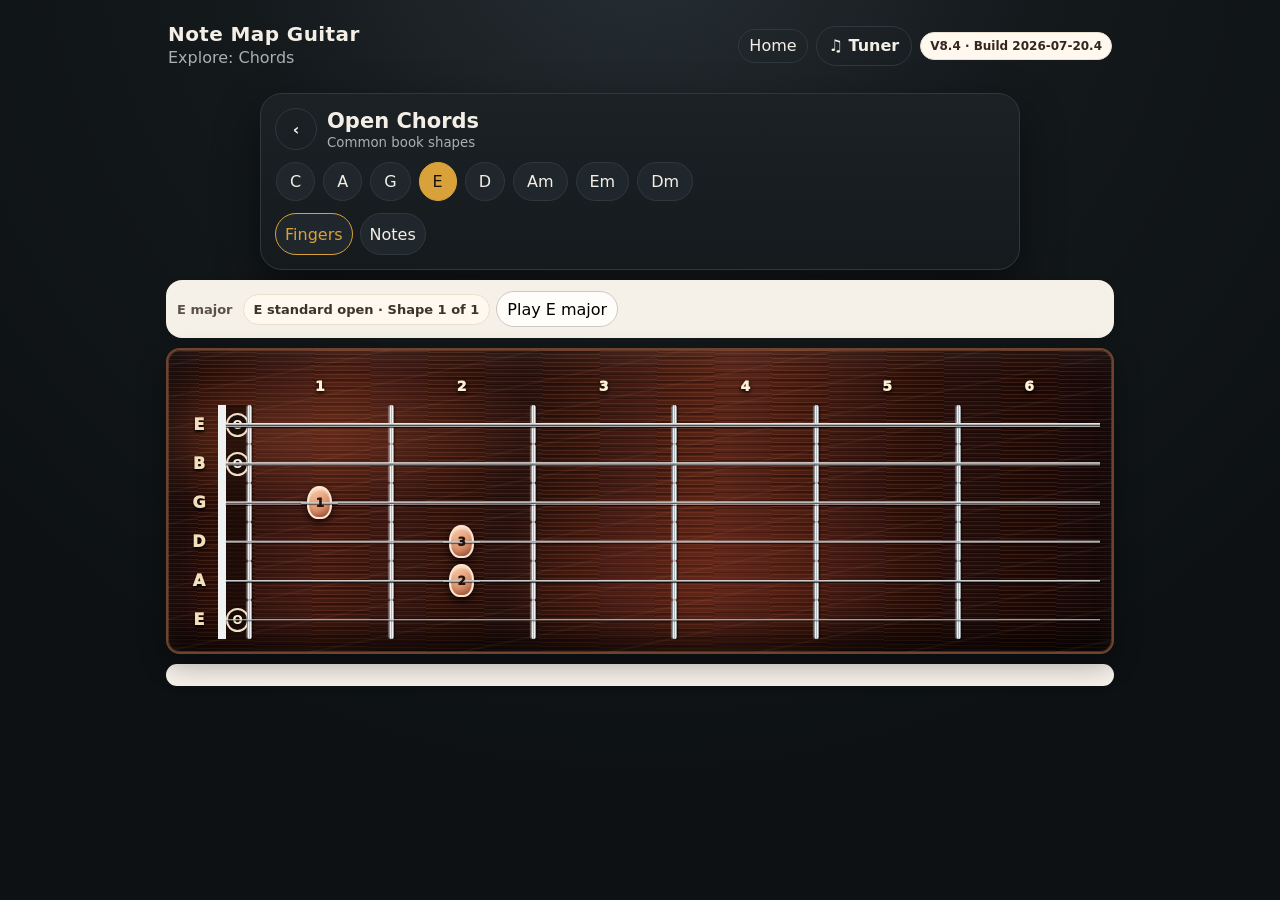
==== test.html @ a2b728a2 "Add files via upload" ====
<!doctype html>
<html lang="en">
<head>
<meta charset="utf-8" />
<meta name="viewport" content="width=device-width,initial-scale=1,viewport-fit=cover" />
<meta name="theme-color" content="#17120f" />
<meta name="apple-mobile-web-app-capable" content="yes" />
<meta name="apple-mobile-web-app-title" content="Note Map" />
<link rel="manifest" href="manifest.webmanifest" />
<title>Note Map Guitar V8.4</title>
<style>
*{box-sizing:border-box}
body{margin:0;background:#f6f3ee;color:#221f1c;font-family:system-ui,-apple-system,BlinkMacSystemFont,"Segoe UI",sans-serif;-webkit-text-size-adjust:100%}
.app{max-width:1220px;margin:auto;padding:max(14px,env(safe-area-inset-top)) 10px 24px}
header{display:flex;justify-content:space-between;gap:12px;margin-bottom:10px}
h1{font-size:28px;line-height:1.05;margin:0}
header p{margin:4px 0 0;color:#6d6258}
header b{background:#34251d;color:#fff8ef;border-radius:12px;padding:8px 10px;height:max-content}
.hint{display:none;background:#fff8df;border:1px solid #eadfce;color:#5b4730;padding:10px 12px;border-radius:12px;margin-bottom:10px;font-size:14px;font-weight:800}
.card{background:#fff;padding:11px;border-radius:12px;box-shadow:0 2px 12px #0000000f;margin-bottom:10px}
.mode{max-width:360px}
.controls{display:grid;grid-template-columns:repeat(4,minmax(135px,1fr));gap:9px}
.coach{display:grid;grid-template-columns:1.1fr 1fr;gap:10px;align-items:stretch}
.coach-panel{background:#fff8ef;border:1px solid #eadfce;border-radius:12px;padding:12px}
.coach-panel{grid-column:1/-1}
.coach-panel h2{font-size:21px;margin:0 0 5px}
.coach-panel p{margin:0;color:#554a41}
.coach-form{display:grid;grid-template-columns:1fr 1fr 1fr 1fr;gap:9px;margin-top:10px}
.practice-card{background:#fff;border:1px solid #eadfce;border-radius:12px;padding:12px}
.practice-card h3{font-size:18px;margin:0 0 5px}
.practice-card p{margin:0 0 9px;color:#4d453e}
.practice-steps{margin:0;padding-left:20px;color:#302a25}
.practice-steps li{margin:4px 0}
.practice-actions{display:flex;gap:8px;flex-wrap:wrap;margin-top:10px}
.pill{display:inline-flex;align-items:center;background:#34251d;color:#fff8ef;border-radius:999px;padding:5px 9px;font-size:12px;font-weight:900;margin-bottom:7px}
.hidden{display:none!important}
label{display:flex;flex-direction:column;gap:6px;font-weight:800;font-size:13px}
select,button{font-size:16px;padding:9px;border:1px solid #cfc7bf;border-radius:10px;background:#fffdfa;min-height:42px}
button{font-weight:900;cursor:pointer}
.buttons{display:flex;gap:8px;align-items:end}
.note-card{background:#fff8ef;border:1px solid #eadfce;border-radius:10px;padding:10px}
.note-card p{margin:4px 0 0;color:#5b5148}
.summary h2{font-size:19px;margin:0 0 4px}
.summary p,.explain p,.install p{margin:0;color:#4d453e}
.prog-line{display:flex;flex-wrap:wrap;gap:8px;margin-top:9px}
.prog-line button{border-radius:999px;min-height:36px;padding:7px 13px;background:#fffdfa}
.prog-line button.active{background:#34251d;color:#fff8ef;border-color:#34251d}
.phrase{display:flex;flex-wrap:wrap;gap:6px;margin-top:9px}
.phrase span{border:1px solid #d7ccc0;background:#fffdfa;border-radius:999px;padding:6px 10px;font-weight:900;transition:transform .18s ease,background .18s ease,color .18s ease}
.phrase .pause{background:#efe6dc;color:#65594f}
.phrase span.active{background:#34251d;color:#fff8ef;transform:translateY(-2px)}
.audio-card{display:flex;align-items:center;gap:8px;flex-wrap:nowrap;overflow-x:auto;-webkit-overflow-scrolling:touch}
.audio-card button{min-height:38px;padding:7px 12px;white-space:nowrap}
.audio-card span{font-size:13px;color:#5b5148;font-weight:800}
.action-title{font-weight:900;color:#221f1c;font-size:18px;margin-right:4px;white-space:nowrap}
.focus-meta{background:#fff8ef;border:1px solid #eadfce;border-radius:999px;padding:7px 10px;color:#3d332b!important}
.inline-select{flex-direction:row;align-items:center;background:#fff8ef;border:1px solid #eadfce;border-radius:999px;padding:5px 7px 5px 10px;gap:8px}
.inline-select select{min-height:34px;padding:5px 8px}
.details-toggle{margin-left:auto}
.neck{overflow-x:auto;background:#34251d;padding:10px;border-radius:14px;box-shadow:inset 0 0 0 1px #ffffff14;margin-bottom:10px;-webkit-overflow-scrolling:touch}
.book-wrap{min-width:360px;background:#fffdfa;border-radius:12px;padding:10px;display:flex;justify-content:center}
.book-chart{width:min(420px,92vw);height:auto;display:block}
.early-chord-stack{display:grid;grid-template-columns:minmax(520px,1.5fr) minmax(280px,.75fr);gap:10px;align-items:start}.early-chord-stack .neck{margin-bottom:0}.early-chord-stack .book-wrap{min-width:280px;height:100%}@media(max-width:760px){.early-chord-stack{grid-template-columns:1fr}.early-chord-stack .book-wrap{min-width:260px}.audio-card{gap:6px}.focus-meta{display:none!important}}

.book-grid{stroke:#2d2925;stroke-width:4;stroke-linecap:round}
.book-nut{stroke:#2d2925;stroke-width:9;stroke-linecap:round}
.book-barre{fill:#5a99e6;opacity:.85}
.book-dot{fill:#5a99e6;stroke:#3979c4;stroke-width:3}
.book-label{fill:#fff;font-size:26px;font-weight:900;text-anchor:middle;dominant-baseline:middle}
.book-top{fill:#221f1c;font-size:30px;font-weight:900;text-anchor:middle}
.book-fret-label{fill:#221f1c;font-size:24px;font-weight:900;text-anchor:end}
.tonnetz{min-width:680px;background:#2b1f18;border-radius:12px;padding:10px;color:#fff8ef}
.tonnetz svg{width:100%;height:360px;display:block}
.tonnetz-line{stroke:#ffffff35;stroke-width:2}
.tonnetz-note{fill:#5b463b;stroke:#ffffff66;stroke-width:2}
.tonnetz-note.in-key{fill:#a6e6a2;stroke:#f1fff7}
.tonnetz-note.root{fill:#ffdd68;stroke:#fff8cb}
.tonnetz-note.chord{fill:#82c7ff;stroke:#e5f5ff}
.tonnetz-triangle.major{fill:#82c7ff33;stroke:#82c7ff;stroke-width:2}
.tonnetz-triangle.minor{fill:#c5a6ff33;stroke:#b999ff;stroke-width:2}
.tonnetz-chord-label{font-size:13px;font-weight:900;text-anchor:middle;dominant-baseline:middle;fill:#fff8ef;paint-order:stroke;stroke:#2b1f18;stroke-width:4}
.tonnetz-label{font-size:14px;font-weight:900;text-anchor:middle;dominant-baseline:middle;fill:#221f1c}
.tonnetz-label.out{fill:#dacdc2}
.tonnetz-caption{display:grid;grid-template-columns:repeat(3,minmax(160px,1fr));gap:8px;margin-top:8px}
.tonnetz-caption div{background:#fff8ef;color:#302a25;border-radius:8px;padding:8px;font-size:13px;font-weight:800}
.fretboard{min-width:520px}
.fretboard.all{min-width:930px}
.row{display:grid;grid-template-columns:38px 31px repeat(var(--frets),minmax(47px,1fr));align-items:center}
.row.no-nut{grid-template-columns:38px repeat(var(--frets),minmax(47px,1fr))}
.cell,.string,.fret,.nuthead{min-height:39px;display:flex;align-items:center;justify-content:center}
.fret{color:#e8ded5;font-size:12px;font-weight:800}
.nuthead{color:#e8ded5;font-size:10px;font-weight:900;text-transform:uppercase}
.string{color:#f8efe7;font-weight:900}
.cell{border-left:2px solid #ffffff3b;border-bottom:2px solid #ffffff2e}
.nutcell{border-left:5px solid #f5eadf;background:#2b1f18}
.row:last-child .cell{border-bottom:none}
.dot{width:30px;height:28px;border-radius:999px;display:flex;align-items:center;justify-content:center;font-weight:900;font-size:12px;border:2px solid #fffc}
.dot.playing{animation:pulseNote .42s ease-in-out 2;box-shadow:0 0 0 7px #fff4}
@keyframes pulseNote{50%{transform:scale(1.22)}}
.open-note{width:24px;min-width:24px;height:24px;border-radius:7px;display:flex;align-items:center;justify-content:center;font-weight:900;font-size:10px;border:1px solid #ffffff66}
.openmark,.mutemark{width:24px;height:24px;border-radius:999px;display:flex;align-items:center;justify-content:center;font-weight:900;font-size:12px;border:2px solid #f5eadf}
.openmark{background:transparent;color:#f5eadf}
.mutemark{background:#1f1712;color:#9b897d;border-color:#9b897d}
.root{background:#ffdd68;color:#221f1c}
.chord{background:#82c7ff;color:#09263e}
.scale{background:#a6e6a2;color:#173817}
.pattern{background:#13e87c;color:#042411;box-shadow:0 0 0 5px #13e87c66;border-color:#f1fff7}
.fingering{background:#f7a6ff;color:#321536}
.outside{background:#5b463b;color:#dacdc2;border-color:#ffffff47;opacity:.72}
.ghost{opacity:.11!important;filter:grayscale(1) saturate(.08);background:#625953!important;color:#b7aaa0!important;border-color:#ffffff1e!important;box-shadow:none!important}
.muted{background:#1f1712;color:#9b897d;border-color:#ffffff1f}
.explain h2{margin:0 0 6px;font-size:18px}
.bottom-legend{position:sticky;bottom:0;z-index:5;border:1px solid #eadfce;background:#fffdf8ee;backdrop-filter:blur(8px)}
.legend{display:flex;flex-wrap:wrap;gap:8px 12px;font-size:13px}
.legend span{display:inline-flex;align-items:center;gap:6px}
.legend i{width:16px;height:16px;border-radius:5px;border:1px solid #0002;display:inline-block}

.more-options{grid-column:1/-1;border:1px solid #eadfce;border-radius:12px;background:#fff8ef;padding:8px}
.more-options summary{font-weight:900;cursor:pointer}
.more-options .controls{box-shadow:none;margin-top:8px;padding:0;background:transparent}
.task-btn.active{background:#34251d;color:#fff8ef;border-color:#34251d}
.inline-prog{flex-basis:100%;display:flex;gap:7px;flex-wrap:wrap;margin-top:2px}
.inline-prog button{border-radius:999px;min-height:34px;padding:6px 11px}
.inline-prog button.active{background:#34251d;color:#fff8ef;border-color:#34251d}
.phrase-num{background:#34251d;color:#fff8ef;border-radius:999px;padding:3px 7px;font-weight:900;margin-right:4px}
@media(max-width:940px){.controls{grid-template-columns:1fr 1fr}.coach{grid-template-columns:1fr}.buttons{align-items:stretch;flex-direction:column}}

.header-actions{display:flex;align-items:center;gap:8px}.tuner-button{background:#34251d;color:#fff8ef;border:0;border-radius:999px;padding:9px 12px;font-weight:900;min-height:40px}.app.tuner-active > :not(header):not(#tunerScreen){display:none!important}.tuner-screen{max-width:760px;margin:8px auto 0}.tuner-panel{background:#fffdfa;border:1px solid #eadfce;border-radius:18px;padding:16px;box-shadow:0 12px 32px #34251d18}.tuner-top{display:flex;align-items:center;justify-content:space-between;gap:10px;margin-bottom:10px}.return-link{background:transparent;border:0;color:#34251d;font-weight:900;padding:8px 0}.tuner-pill{font-weight:900;text-align:center;color:#6d6258;text-transform:uppercase;letter-spacing:.06em;margin:4px 0 10px}.tuner-strings,.tuner-controls{display:flex;gap:7px;justify-content:center;flex-wrap:wrap;margin:10px 0}.tuner-strings button,.tuner-controls button{border:1px solid #d8cabc;background:#fff8ef;color:#34251d;border-radius:999px;padding:8px 11px;font-weight:900}.tuner-strings button.active{background:#34251d;color:#fff8ef}.tuner-note{text-align:center;margin:16px 0 6px}.tuner-note .big{font-size:72px;line-height:.9;font-weight:950;color:#221f1c}.tuner-note .oct{font-size:24px;font-weight:900;color:#5b5148}.tuner-meter{margin:18px auto 10px;max-width:650px}.meter-labels{display:flex;justify-content:space-between;font-weight:900;color:#6d6258;font-size:12px}.meter-track{position:relative;height:56px;border-radius:12px;background:linear-gradient(90deg,#c86d5d22,#ffdd6826,#78c17b26,#ffdd6826,#c86d5d22);border:1px solid #d9cbbf;overflow:hidden}.meter-track:before{content:"";position:absolute;left:50%;top:0;bottom:0;width:3px;background:#34251d88}.meter-ticks{position:absolute;inset:0;display:flex;justify-content:space-between;align-items:flex-end;padding:0 8px 4px;color:#7a6f65;font-size:11px}.meter-needle{position:absolute;left:50%;top:6px;width:5px;height:44px;border-radius:5px;background:#34251d;transform:translateX(-50%);transition:transform .16s ease-out;box-shadow:0 0 0 3px #fff8ef99}.meter-needle.tuned{background:#2d8c55;box-shadow:0 0 0 6px #2d8c5533}.tuner-message{text-align:center;font-size:24px;font-weight:950;margin:12px 0;color:#221f1c}.tuner-hz{text-align:center;color:#6d6258;font-weight:800}.tuner-status{text-align:center;color:#6d6258;min-height:22px;margin-top:8px}.mic-panel{max-width:560px;margin:8px auto 12px;background:#fff8ef;border:1px solid #e0d2c4;border-radius:14px;padding:10px}.mic-row{display:flex;justify-content:space-between;gap:12px;align-items:center;font-size:13px;color:#5b5148}.mic-meter{height:14px;border-radius:999px;background:#e6d9ca;overflow:hidden;margin-top:8px;border:1px solid #d3c4b5}.mic-meter div{height:100%;width:0%;background:linear-gradient(90deg,#c86d5d,#ffdd68,#2d8c55);transition:width .09s linear}.tuner-debug{text-align:center;color:#6d6258;font-size:12px;margin-top:7px;min-height:16px}.tuner-start{text-align:center;padding:26px 12px}.tuner-start h2{font-size:30px;margin:0 0 12px}.tuner-start p{white-space:pre-line;color:#5b5148}.tuner-error{background:#fff1ef;border:1px solid #e2bbb4;border-radius:14px;padding:12px;margin-top:10px;color:#7c3128}.sr-only{position:absolute!important;width:1px;height:1px;padding:0;margin:-1px;overflow:hidden;clip:rect(0,0,0,0);white-space:nowrap;border:0}.v8-theory-chain{padding:16px;margin-bottom:12px;border:1px solid #594a2e;border-radius:16px;background:#211f1a;color:#e8c786}.v8-theory-chain strong{display:block;line-height:1.45}.v8-theory-chain small{display:block;color:#b9aa8e;margin-top:5px}.v8-theory-contents{margin:0 0 10px;border-radius:999px!important;background:#20272c!important;color:var(--v8-ink)!important;border:1px solid var(--v8-line)!important}.v8-theory-card{min-height:0}.v8-theory-card .v8-theory-deck{font-size:18px;font-style:italic;color:#766550;margin:-7px 0 22px}.v8-theory-sub{padding:16px 0;border-top:1px solid #d5c9b9}.v8-theory-sub:first-of-type{border-top:0}.v8-theory-sub h4{font-size:19px;margin:0 0 7px;color:#2f4f58}.v8-theory-sub p{margin:0}.v8-theory-nav button:disabled{opacity:.35;cursor:not-allowed}
@media(max-width:620px){header{align-items:center}header p{display:none}h1{font-size:22px}.tuner-panel{padding:12px}.tuner-note .big{font-size:64px}.tuner-message{font-size:22px}.meter-track{height:52px}}
@media(max-width:620px){.controls,.coach-form{grid-template-columns:1fr}.mode{max-width:none}h1{font-size:24px}.app{padding-left:8px;padding-right:8px}.neck{padding:8px}.hint{display:block}.fretboard{min-width:500px}.row{grid-template-columns:36px 28px repeat(var(--frets),minmax(43px,1fr))}.row.no-nut{grid-template-columns:36px repeat(var(--frets),minmax(43px,1fr))}.cell,.string,.fret,.nuthead{min-height:37px}.dot{width:27px;height:25px;font-size:11px}.open-note,.openmark,.mutemark{width:22px;height:22px;font-size:10px}}
@media(orientation:landscape) and (max-height:520px){header p{display:none}.app{padding-top:6px}.controls{grid-template-columns:repeat(6,minmax(112px,1fr))}.coach{grid-template-columns:1fr 1fr}.coach-panel,.practice-card,.card{margin-bottom:7px;padding:8px}.summary h2{font-size:16px}.cell,.string,.fret,.nuthead{min-height:33px}.dot{width:26px;height:24px;font-size:11px}.neck{padding:7px}.row{grid-template-columns:36px 26px repeat(var(--frets),minmax(42px,1fr))}.row.no-nut{grid-template-columns:36px repeat(var(--frets),minmax(42px,1fr))}}

/* 5.0 compact action toolbar */
.audio-card.compact-toolbar,.audio-card{gap:6px;align-items:center}
.audio-card button{min-height:36px;padding:6px 10px;border-radius:999px}
.action-title{font-size:17px;max-width:42vw;overflow:hidden;text-overflow:ellipsis}
.inline-prog{width:100%;overflow-x:auto;flex-wrap:nowrap;padding-bottom:2px}
.inline-prog button{white-space:nowrap;flex:0 0 auto}
.task-btn.active{background:#34251d;color:#fff8ef;border-color:#34251d}
@media(max-width:760px){
  .audio-card{padding:8px;gap:5px}
  .audio-card button{font-size:14px;min-height:34px;padding:6px 8px}
  .action-title{font-size:16px;max-width:34vw}
  #audioHint{display:none!important}
  .coach-form{grid-template-columns:1fr 1fr}
  .controls{grid-template-columns:1fr 1fr}
}
@media(max-width:430px){
  .action-title{max-width:42vw;flex:1 0 auto}
  .audio-card{flex-wrap:wrap;overflow-x:hidden}
  .audio-card > button:not(.hidden){flex:0 0 auto}
  .inline-prog{order:20;flex-basis:100%}
}


/* V5 guided path */
.path-card{background:linear-gradient(180deg,#fffdfa,#fff7ed);border:1px solid #eadfce;border-radius:16px;padding:14px;margin-bottom:10px;box-shadow:0 12px 32px #34251d12}
.path-head{display:flex;align-items:center;justify-content:space-between;gap:8px}
.soft-button{background:#fffdfa;border:1px solid #d8cabc;color:#34251d;border-radius:999px;min-height:34px;padding:6px 10px}
.path-card h2{font-size:24px;margin:2px 0 5px}
.path-card p{margin:0;color:#51463f}
.path-next{display:grid;grid-template-columns:1fr auto;gap:12px;align-items:center;background:#fff;border:1px solid #eadfce;border-radius:14px;padding:12px;margin-top:12px}
.path-next h3{font-size:20px;margin:1px 0 4px}
.path-kicker{font-size:12px;font-weight:950;color:#6d6258;text-transform:uppercase;letter-spacing:.06em}
.path-next button{background:#34251d;color:#fff8ef;border:0;border-radius:999px;white-space:nowrap}
.path-steps{display:grid;grid-template-columns:repeat(6,minmax(90px,1fr));gap:7px;margin-top:10px}
.path-step{border:1px solid #e3d7cb;background:#fffdfa;border-radius:12px;padding:9px;min-height:78px}
.path-step.done{background:#e9f7e8;border-color:#a8d7a5}
.path-step.current{box-shadow:0 0 0 2px #34251d inset;background:#fff8ef}
.path-step .num{font-size:12px;font-weight:950;color:#6d6258}
.path-step .label{font-size:14px;font-weight:950;margin-top:3px}
.path-step .status{font-size:12px;color:#5b5148;margin-top:4px}
.path-details{margin-top:9px}
.path-details summary{font-weight:950;cursor:pointer;color:#34251d}
.explore-row{display:flex;gap:7px;flex-wrap:wrap;margin-top:8px}
.explore-row button{border-radius:999px;min-height:34px;padding:6px 10px}
#markStepDone{background:#e9f7e8;border-color:#a8d7a5}
.lesson-callout{background:#fff8ef;border:1px solid #eadfce;border-radius:12px;padding:10px;margin:8px 0 0;color:#3b322b;font-weight:850}
@media(max-width:760px){
  .path-next{grid-template-columns:1fr}
  .path-next button{width:100%}
  .path-steps{grid-template-columns:repeat(3,1fr)}
}
@media(max-width:430px){
  .path-steps{grid-template-columns:repeat(2,1fr)}
}


/* V5.1 calmer guided path */
.calm-path .path-card h2{}
.calm-path{background:#fffdfa}
.calm-path .path-next{grid-template-columns:1fr auto;background:#fff8ef}
.calm-path .path-steps{grid-template-columns:repeat(3,minmax(110px,1fr))}
.calm-path .path-step{min-height:64px}
.calm-path .path-step .status{display:none}
.calm-path .path-details{border-top:1px solid #eadfce;padding-top:8px}
@media(max-width:760px){.calm-path .path-steps{grid-template-columns:1fr 1fr}.calm-path .path-next{grid-template-columns:1fr}}


/* V5.2 release-candidate polish */
header b#buildLabel{font-size:12px;background:#fff8ef;border:1px solid #eadfce;border-radius:999px;padding:6px 9px;color:#34251d}
.link-button{border:0;background:transparent;color:#34251d;text-decoration:underline;min-height:auto;padding:0 4px;font-size:inherit;font-weight:900}
.path-next button{font-size:17px}
.coach-panel{opacity:.96}
.tuner-meter.idle .meter-needle{opacity:0}
.tuner-meter.listening .meter-track{background:#eee5dc}
.tuner-meter.tuned .meter-track{background:linear-gradient(90deg,#d8eee0,#b9e8c8,#66bd7a,#b9e8c8,#d8eee0)}
.tuner-message.tuned{color:#1d7b43}
@media(max-width:760px){header{gap:8px}header b#buildLabel{display:block;margin-top:4px}.hint{font-size:13px}}


/* V5.3 connected lesson view */
.guided-lesson{background:#fff8ef;border:1px solid #dfcfbd;border-radius:15px;padding:12px;margin:8px 0;display:grid;grid-template-columns:1fr auto;gap:8px;align-items:center}
.guided-lesson.hidden{display:none}.guided-lesson h2{margin:3px 0;font-size:22px}.guided-lesson p{margin:0;color:#554a42}
.lesson-sequence{grid-column:1/-1;display:flex;gap:7px;align-items:center;flex-wrap:wrap;margin-top:2px}
.guided-lesson #exitLesson{font-size:12px;min-height:28px;padding:4px 8px;align-self:start}
.learner-library{margin-top:14px}.learner-library h3{margin:0 0 8px}.learner-tool-grid{display:grid;grid-template-columns:1fr 1fr;gap:9px}.learner-tool-grid button{text-align:left;background:#fff;border:1px solid #dccdbf;border-radius:13px;padding:12px}.learner-tool-grid strong,.learner-tool-grid small{display:block}.learner-tool-grid small{margin-top:4px;color:#66594f}
@media(max-width:620px){.learner-tool-grid{grid-template-columns:1fr}}
.lesson-chip{border:1px solid #d7c7b6;background:#fff;border-radius:999px;padding:8px 13px;font-weight:950}
.lesson-chip.active{background:#34251d;color:#fff8ef}
body.lesson-active .coach{display:none}
@media(max-width:760px){.guided-lesson{grid-template-columns:1fr}.guided-lesson #exitLesson{justify-self:start}}
@media(orientation:landscape) and (max-height:600px){
 body.lesson-active .path-card,body.lesson-active .coach{display:none}
 .guided-lesson{padding:7px 10px;margin:4px 0}.guided-lesson h2{font-size:18px}.guided-lesson p{font-size:13px}
 .card.audio-card{margin:4px 0;padding:6px}.lesson-sequence{gap:4px}.lesson-chip{padding:5px 10px}
}

/* V5.4 repair/QA */
#board{transition:opacity .15s ease}#board.board-changing{opacity:.38}
.cell .dot.fingering{position:relative;left:27%}
#board.physical-board .dot.pattern,#board.physical-board .dot.root,#board.physical-board .dot.chord{position:relative;left:24%}
.guided-lesson + .compact-toolbar{margin-top:4px}
body.lesson-active .manual-mode-card,body.lesson-active #manualModeCard{display:none!important}
.qa-debug{position:fixed;right:8px;bottom:8px;z-index:9999;max-width:330px;background:#1f1b18;color:#fff;padding:10px;border-radius:10px;font-size:11px;box-shadow:0 8px 28px #0006}
.qa-debug pre{white-space:pre-wrap;margin:6px 0 0}.qa-debug.hidden{display:none}
.lesson-chip{touch-action:manipulation}
@media(max-width:760px){.coach-form{grid-template-columns:1fr 1fr}.compact-toolbar button{max-width:32vw}.guided-lesson .lesson-sequence{order:2}}

/* V6 — two distinct products */
.legacy-ui,.legacy-mode-card{display:none!important}
.v6-screen{background:#fffdfa;border:1px solid #eadfce;border-radius:18px;padding:16px;margin:10px 0}
.v6-home{background:linear-gradient(180deg,#fffdfa,#fff7ee)}
.v6-hero{text-align:center;max-width:620px;margin:4px auto 18px}
.v6-hero h2{font-size:30px;margin:5px 0}.v6-hero p,.v6-lead{color:#5b5148}
.v6-choice-grid{display:grid;grid-template-columns:1fr 1fr;gap:12px;max-width:820px;margin:auto}
.v6-choice{display:grid;grid-template-columns:auto 1fr;grid-template-rows:auto auto;text-align:left;gap:2px 12px;padding:18px;border-radius:16px;border:1px solid #dacbbd;background:#fff;min-height:116px}
.v6-choice:hover,.v6-choice:focus{box-shadow:0 0 0 3px #34251d22}
.v6-choice .choice-icon{grid-row:1/3;font-size:26px;align-self:center}.v6-choice strong{font-size:21px}.v6-choice small{color:#5b5148;font-weight:700;line-height:1.35}
.tuner-choice{grid-column:1/-1;min-height:82px}
.v6-section-head{display:flex;justify-content:space-between;align-items:center;gap:10px}
.learn-next-card{display:grid;grid-template-columns:1fr auto;gap:16px;align-items:center;background:#fff8ef;border:1px solid #e1d1c0;border-radius:16px;padding:16px;margin-top:12px}
.learn-next-card h2{font-size:27px;margin:3px 0}.learn-next-card p{margin:0 0 6px;color:#554a42}
.learn-next-card button{background:#34251d;color:#fff8ef;border:0;border-radius:999px;padding:12px 24px}
.v6-journey{margin-top:12px;border-top:1px solid #eadfce;padding-top:10px}.v6-journey summary{font-weight:950;cursor:pointer}
.v6-tool-grid{display:grid;grid-template-columns:repeat(2,1fr);gap:10px;margin-top:14px}
.v6-tool-grid button{display:flex;flex-direction:column;align-items:flex-start;text-align:left;min-height:105px;padding:16px;border-radius:14px}
.v6-tool-grid strong{font-size:20px}.v6-tool-grid small{color:#5b5148;margin-top:5px;line-height:1.35}
.v6-workbench-bar{display:grid;grid-template-columns:auto 1fr auto;align-items:center;gap:10px;background:#34251d;color:#fff8ef;padding:8px 10px;border-radius:12px;margin:8px 0}
.v6-workbench-bar button{background:#fff8ef;color:#34251d;min-height:34px;padding:6px 10px}.v6-workbench-bar strong{text-align:center;font-size:18px}
body.v6-home-route #manualModeCard,body.v6-home-route #mapControls,body.v6-home-route #chordControls,body.v6-home-route #progControls,body.v6-home-route #soloControls,body.v6-home-route .guided-lesson,body.v6-home-route .compact-toolbar,body.v6-home-route .neck,body.v6-home-route #toggleDetails,body.v6-home-route .lesson-extra,body.v6-home-route .bottom-legend{display:none!important}
body.v6-learn-hub #manualModeCard,body.v6-learn-hub #mapControls,body.v6-learn-hub #chordControls,body.v6-learn-hub #progControls,body.v6-learn-hub #soloControls,body.v6-learn-hub .guided-lesson,body.v6-learn-hub .compact-toolbar,body.v6-learn-hub .neck,body.v6-learn-hub #toggleDetails,body.v6-learn-hub .lesson-extra,body.v6-learn-hub .bottom-legend{display:none!important}
body.v6-explore-hub #manualModeCard,body.v6-explore-hub #mapControls,body.v6-explore-hub #chordControls,body.v6-explore-hub #progControls,body.v6-explore-hub #soloControls,body.v6-explore-hub .guided-lesson,body.v6-explore-hub .compact-toolbar,body.v6-explore-hub .neck,body.v6-explore-hub #toggleDetails,body.v6-explore-hub .lesson-extra,body.v6-explore-hub .bottom-legend{display:none!important}
body.v6-workbench #v6Home,body.v6-workbench #v6LearnHub,body.v6-workbench #v6ExploreHub{display:none!important}
body.v6-guided #v6Home,body.v6-guided #v6LearnHub,body.v6-guided #v6ExploreHub,body.v6-guided #v6WorkbenchBar{display:none!important}
body.v6-guided #manualModeCard,body.v6-guided #mapControls,body.v6-guided #chordControls,body.v6-guided #progControls,body.v6-guided #soloControls{display:none!important}
body.v6-guided .compact-toolbar{justify-content:center}
body.v6-guided .focus-meta,body.v6-guided #toggleDiagramView,body.v6-guided #toggleInlineLabels,body.v6-guided #prevInlineShape,body.v6-guided #nextInlineShape,body.v6-guided #prevInlineProgShape,body.v6-guided #nextInlineProgShape{display:none!important}
body.v6-guided .compact-toolbar button:not(#playCurrent):not(#markStepDone){display:none!important}
body.v6-guided .compact-toolbar label{display:none!important}
body.v6-workbench #manualModeCard{display:none!important}
body.v6-workbench .guided-lesson{display:none!important}
#progControls label:nth-child(2){display:flex!important}
@media(max-width:760px){
 .v6-choice-grid,.v6-tool-grid{grid-template-columns:1fr}.tuner-choice{grid-column:auto}
 .learn-next-card{grid-template-columns:1fr}.learn-next-card button{width:100%}
 .v6-workbench-bar{grid-template-columns:1fr auto}.v6-workbench-bar strong{grid-column:1/-1;grid-row:1;text-align:left}.v6-workbench-bar button{grid-row:2}
 .v6-choice strong{font-size:19px}
}

/* V8 — Nordic Instrument UI */
:root{--v8-bg:#101417;--v8-panel:#191f23;--v8-panel2:#20272c;--v8-ink:#f4efe6;--v8-muted:#aab0b1;--v8-amber:#d8a13a;--v8-line:#30383d;--v8-green:#8aa38c;--v8-shadow:0 18px 45px #0007}
body{background:radial-gradient(circle at 50% -10%,#283035 0,#14191c 34%,#0d1113 75%);color:var(--v8-ink);min-height:100vh}
.app{max-width:980px;padding:18px 16px 40px}.v6-header{border:0;background:transparent;color:var(--v8-ink);padding:6px 2px 16px}.v6-header h1{font-size:20px;letter-spacing:.02em}.v6-header p{color:var(--v8-muted);margin-top:3px}.v6-header b{color:#7f878a;font-size:11px}.v6-build-note{display:none}
button,select{font:inherit}.soft-button,.tuner-button,.return-link{background:transparent!important;border:1px solid var(--v8-line)!important;color:var(--v8-ink)!important;border-radius:999px!important}
.v8-home{max-width:720px;margin:0 auto;padding:20px 0 40px}.v8-eyebrow{display:block;text-align:center;color:var(--v8-amber);font-size:12px;font-weight:900;letter-spacing:.18em;text-transform:uppercase}.v8-home h2{text-align:center;font-size:clamp(34px,8vw,58px);line-height:.98;margin:12px auto 10px;max-width:620px;letter-spacing:-.045em}.v8-intro{text-align:center;color:var(--v8-muted);font-size:16px;margin:0 auto 24px;max-width:480px}
.v8-grid{display:grid;grid-template-columns:repeat(2,1fr);gap:12px}.v8-card{position:relative;overflow:hidden;display:grid;grid-template-columns:48px 1fr auto;align-items:center;gap:12px;text-align:left;min-height:102px;padding:17px;border:1px solid var(--v8-line);border-radius:20px;background:linear-gradient(145deg,#20272c,#171d21);color:var(--v8-ink);box-shadow:0 8px 24px #0003;transition:transform .2s ease,border-color .2s ease,background .2s ease}.v8-card:hover,.v8-card:focus-visible{transform:translateY(-2px);border-color:#6d5a34;background:linear-gradient(145deg,#252d32,#1a2024)}.v8-icon{width:46px;height:46px;border-radius:14px;background:#111618;border:1px solid #343d42;display:grid;place-items:center;color:var(--v8-amber);font-size:22px}.v8-card strong{display:block;font-size:19px;letter-spacing:-.015em}.v8-card small{display:block;color:var(--v8-muted);margin-top:3px;line-height:1.25}.v8-arrow{color:#737c7f;font-size:21px}.v8-card[data-section="theory"]{grid-column:1/-1;background:linear-gradient(115deg,#29251d,#191e21)}
.v8-section{max-width:760px;margin:0 auto;background:linear-gradient(180deg,#1b2125,#151a1d);border:1px solid var(--v8-line);border-radius:24px;padding:18px;box-shadow:var(--v8-shadow)}.v8-section-head{display:flex;align-items:center;justify-content:space-between;gap:12px;margin-bottom:18px}.v8-section-head h2{font-size:30px;margin:0;letter-spacing:-.035em}.v8-section-head p{color:var(--v8-muted);margin:4px 0 0}.v8-back{width:42px;height:42px;padding:0!important;border-radius:50%!important}.v8-list{display:grid;gap:10px}.v8-item{width:100%;display:grid;grid-template-columns:1fr auto;align-items:center;text-align:left;padding:15px 16px;border-radius:16px;border:1px solid var(--v8-line);background:#20272c;color:var(--v8-ink)}.v8-item strong{font-size:17px}.v8-item small{display:block;color:var(--v8-muted);margin-top:3px}.v8-item span:last-child{color:var(--v8-amber)}.v8-more{margin-top:12px;width:100%;border:1px dashed #6a5732!important;background:#211f1a!important;color:#e3bd73!important;border-radius:16px!important;padding:13px!important}.v8-tier{display:none}.v8-tier.revealed{display:grid;gap:10px;animation:v8Reveal .28s ease both}@keyframes v8Reveal{from{opacity:0;transform:translateY(-8px)}to{opacity:1;transform:none}}
.v8-theory-card{background:#f0e9dc;color:#251f19;border-radius:18px;padding:24px;min-height:340px}.v8-theory-count{color:#8b795c;font-size:12px;font-weight:900;text-transform:uppercase;letter-spacing:.12em}.v8-theory-card h3{font-size:30px;line-height:1.05;margin:16px 0}.v8-theory-card p{font-size:17px;line-height:1.55;color:#4e4438}.v8-theory-nav{display:grid;grid-template-columns:1fr auto 1fr;gap:10px;align-items:center;margin-top:14px}.v8-theory-nav button:last-child{justify-self:end}.v8-theory-nav span{color:var(--v8-muted);font-size:12px}.v8-theory-select{width:100%;margin-top:12px;background:#20272c;color:var(--v8-ink);border:1px solid var(--v8-line);padding:12px;border-radius:12px}
.v6-workbench-bar{background:#181e22;border:1px solid var(--v8-line);color:var(--v8-ink);border-radius:16px;box-shadow:0 10px 28px #0004}.v6-workbench-bar button{background:#222a2f!important;color:var(--v8-ink)!important;border:1px solid var(--v8-line)!important}.card,.coach,.neck,.audio-card{background:#f5f0e8;color:#251f19;border-color:#d3c7b8}.compact-toolbar{border-radius:16px}.compact-toolbar button{border-radius:999px}.neck{box-shadow:0 14px 36px #0005}

.v8-focus{max-width:760px;margin:0 auto 10px;background:linear-gradient(180deg,#1b2125,#151a1d);border:1px solid var(--v8-line);border-radius:22px;padding:14px;box-shadow:var(--v8-shadow)}
.v8-focus.hidden{display:none}.v8-focus-top{display:flex;align-items:center;gap:10px}.v8-focus-top button{flex:0 0 auto}.v8-focus-title{min-width:0}.v8-focus-title strong{display:block;font-size:21px;color:var(--v8-ink)}.v8-focus-title small{display:block;color:var(--v8-muted);margin-top:2px}.v8-choice-row{display:flex;gap:8px;overflow-x:auto;padding:12px 1px 2px;scrollbar-width:none}.v8-choice-row::-webkit-scrollbar{display:none}.v8-choice{flex:0 0 auto;border:1px solid var(--v8-line)!important;background:#20272c!important;color:var(--v8-ink)!important;border-radius:999px!important;padding:9px 13px!important;min-height:38px!important}.v8-choice.active{background:var(--v8-amber)!important;color:#17130d!important;border-color:var(--v8-amber)!important}.v8-view-row{display:flex;gap:7px;flex-wrap:wrap;margin-top:10px}.v8-view-row button{border-radius:999px!important;background:#20272c!important;color:var(--v8-ink)!important;border:1px solid var(--v8-line)!important}.v8-view-row button.active{border-color:var(--v8-amber)!important;color:var(--v8-amber)!important}
body.v8-focused #manualModeCard,body.v8-focused #mapControls,body.v8-focused #chordControls,body.v8-focused #progControls,body.v8-focused #soloControls,body.v8-focused #toggleDetails,body.v8-focused .lesson-extra,body.v8-focused .bottom-legend{display:none!important}
body.v8-focused #v6WorkbenchBar{display:none!important}body.v8-focused .compact-toolbar{display:flex!important}body.v8-focused .neck{display:block!important}
body.v8-focused .compact-toolbar button:not(#playCurrent):not(#playPhrase):not(#newPhrase):not(#loopProgression),body.v8-focused .compact-toolbar label{display:none!important}

body.v6-home-route #v8Section{display:none!important}body.v8-section-open #v6Home{display:none!important}body.v8-section-open #v8Section{display:block!important}body.v8-section-open #v6WorkbenchBar,body.v8-section-open #manualModeCard,body.v8-section-open #mapControls,body.v8-section-open #chordControls,body.v8-section-open #progControls,body.v8-section-open #soloControls,body.v8-section-open .compact-toolbar,body.v8-section-open .neck,body.v8-section-open #toggleDetails,body.v8-section-open .lesson-extra,body.v8-section-open .bottom-legend{display:none!important}
@media(max-width:620px){.app{padding:10px 10px 28px}.v6-header{padding:5px 4px 10px}.v6-header p{display:none}.header-actions b{display:none}.v8-home{padding-top:12px}.v8-home h2{font-size:39px}.v8-grid{grid-template-columns:1fr;gap:9px}.v8-card,.v8-card[data-section="theory"]{grid-column:auto;min-height:82px;padding:13px;border-radius:17px}.v8-icon{width:42px;height:42px}.v8-section{border-radius:20px;padding:14px}.v8-section-head h2{font-size:26px}.v8-theory-card{padding:20px;min-height:390px}.v8-theory-card h3{font-size:27px}}



/* V8.3 quality release — dark rosewood neck and readable landmarks */
.neck{
  position:relative;
  background:
    linear-gradient(90deg,rgba(255,255,255,.025),transparent 18%,rgba(0,0,0,.13) 46%,transparent 72%,rgba(255,255,255,.018)),
    repeating-linear-gradient(3deg,rgba(210,151,96,.035) 0 1px,transparent 1px 6px),
    repeating-linear-gradient(177deg,rgba(0,0,0,.11) 0 2px,transparent 2px 11px),
    linear-gradient(100deg,#140d0a 0%,#2a1711 22%,#1d110d 52%,#321b13 78%,#130c09 100%);
  border:1px solid #5c3a27;
  box-shadow:inset 0 1px 0 #ffffff12,inset 0 -10px 24px #0008,0 8px 22px #0002;
}
.neck:before{content:"";position:absolute;inset:0;pointer-events:none;border-radius:inherit;background:linear-gradient(90deg,transparent,#fff2 48%,transparent 51%);opacity:.08}
.fretboard{position:relative;z-index:1}
.fret{
  color:#fff6df;
  font-size:12px;
  font-weight:950;
  text-shadow:0 1px 3px #000;
}
.fret:not(:empty){justify-self:center;align-self:center;min-height:25px;height:25px;min-width:25px;padding:0 6px;border-radius:999px;background:#090706c9;border:1px solid #d7b98775;box-shadow:0 1px 5px #0009,inset 0 1px 0 #fff2}
.string{color:#fff3d8;text-shadow:0 1px 3px #000;font-weight:950}
.cell{border-left:3px solid #c8b29d99;border-bottom:1px solid #e3d3bd4f;box-shadow:inset 1px 0 #fff2}
.nutcell{border-left:6px solid #f0e0c7;background:#100a08aa;box-shadow:inset -3px 0 4px #0008}
.row:nth-child(3) .cell,.row:nth-child(5) .cell{border-bottom-color:#fff8}
.openmark{color:#fff3d8;border-color:#f3dfc5;background:#140c08aa}
.mutemark{background:#090605;color:#ae9a87;border-color:#6d594a}
.outside{background:#3a281f;color:#cdb8a4;border-color:#ffffff3d;opacity:.78}
.dot{box-shadow:0 2px 6px #0008,inset 0 1px 0 #fff7}

/* Slightly warmer book diagrams to match the new instrument surface */
.book-wrap{background:#fffaf0;border:1px solid #e1d2bc;box-shadow:inset 0 0 24px #b98d4a12}



/* V8.3.1 fretboard refinement — rosewood, steel frets, real string lines */
.neck{
  background:
    radial-gradient(ellipse at 18% 35%,rgba(145,64,38,.20),transparent 27%),
    radial-gradient(ellipse at 75% 72%,rgba(102,39,29,.24),transparent 33%),
    repeating-linear-gradient(2deg,rgba(231,155,105,.075) 0 1px,transparent 1px 5px),
    repeating-linear-gradient(178deg,rgba(0,0,0,.18) 0 2px,transparent 2px 9px),
    repeating-linear-gradient(91deg,rgba(255,210,160,.035) 0 1px,transparent 1px 18px),
    linear-gradient(96deg,#170907 0%,#3a1711 20%,#24100d 42%,#4b1f15 67%,#210d0a 100%);
  border-color:#70412d;
  box-shadow:inset 0 1px 0 #ffffff18,inset 0 -16px 34px #0009,0 10px 30px #0005;
}
.neck:before{opacity:.15;background:linear-gradient(105deg,transparent 0 22%,#fff1 25%,transparent 29% 61%,#fff1 64%,transparent 69%)}
.fret:not(:empty){background:transparent;border:0;box-shadow:none;border-radius:0;color:#fff0d7;text-shadow:0 2px 4px #000;font-size:13px;padding:0;min-width:0}
.cell{position:relative;border-left:0!important;border-bottom:0!important;box-shadow:none!important;background:linear-gradient(to bottom,transparent calc(50% - 1px),rgba(235,226,211,.92) 50%,rgba(86,76,68,.95) calc(50% + 1px),transparent calc(50% + 2px))}
.cell:not(.nutcell)::before{content:"";position:absolute;z-index:0;left:-2px;top:0;bottom:0;width:5px;background:linear-gradient(90deg,#575b5e 0,#f3f5f6 28%,#aeb4b8 53%,#f8fafb 72%,#606568 100%);box-shadow:1px 0 2px #0008,-1px 0 1px #fff5}
.row:nth-child(2) .cell{background:linear-gradient(to bottom,transparent calc(50% - 1.7px),#efe7d8 calc(50% - 1px),#756b61 calc(50% + 1.8px),transparent calc(50% + 2.4px))}
.row:nth-child(3) .cell{background:linear-gradient(to bottom,transparent calc(50% - 1.45px),#eee5d6 calc(50% - .8px),#746a60 calc(50% + 1.5px),transparent calc(50% + 2.1px))}
.row:nth-child(4) .cell{background:linear-gradient(to bottom,transparent calc(50% - 1.2px),#eee5d6 calc(50% - .6px),#746a60 calc(50% + 1.2px),transparent calc(50% + 1.8px))}
.row:nth-child(5) .cell,.row:nth-child(6) .cell,.row:nth-child(7) .cell{background:linear-gradient(to bottom,transparent calc(50% - .8px),#f3eadb 50%,#766c62 calc(50% + .9px),transparent calc(50% + 1.4px))}
.nutcell{border-left:7px solid #eceff0!important;background:linear-gradient(90deg,#16100d,#2b1710)!important;box-shadow:inset -3px 0 5px #0009!important}
.dot{position:relative;z-index:2}
.dot.outside,.openmark.ghost{visibility:hidden!important;box-shadow:none!important;border:0!important;background:transparent!important}
.dot.fingering{left:0!important;transform:none!important;box-shadow:0 3px 8px #000a,inset 0 1px 0 #fff8}


/* V8.4 — definitive rosewood fretboard. No grid, steel fret wire, strings through finger positions. */
.neck{
  overflow:auto;
  padding:16px 12px 13px;
  border:2px solid #70432f;
  border-radius:14px;
  background:
    radial-gradient(ellipse at 12% 28%,rgba(188,92,55,.25) 0 4%,transparent 24%),
    radial-gradient(ellipse at 58% 72%,rgba(116,43,31,.32) 0 5%,transparent 31%),
    repeating-linear-gradient(1deg,rgba(242,164,104,.12) 0 1px,transparent 1px 4px),
    repeating-linear-gradient(179deg,rgba(9,2,1,.30) 0 2px,transparent 2px 8px),
    linear-gradient(96deg,#1a0806 0%,#481b13 18%,#28100c 37%,#5b2417 58%,#2a0f0b 78%,#160706 100%)!important;
  box-shadow:inset 0 0 0 1px #b8734b55,inset 0 10px 28px #fff1,inset 0 -18px 35px #000b,0 10px 28px #0005!important;
}
.neck::before{
  content:"";position:absolute;inset:0;pointer-events:none;border-radius:12px;
  background:repeating-linear-gradient(168deg,transparent 0 14px,rgba(255,199,145,.055) 15px,transparent 17px 31px);
  opacity:1!important;
}
.fretboard{position:relative;z-index:1}
.row{position:relative}
.cell,.nutcell{position:relative;border:0!important;box-shadow:none!important;background:none!important}
/* Each row is a string; the line runs through the vertical centre of every fret cell. */
.cell::after,.nutcell::after{
  content:"";position:absolute;left:0;right:0;top:50%;transform:translateY(-50%);z-index:1;
  height:2px;background:linear-gradient(#fff,#a9a9a9 42%,#3d3d3d 58%,#d9d9d9);box-shadow:0 1px 1px #000b;
}
.row:nth-child(2) .cell::after,.row:nth-child(2) .nutcell::after{height:4px}
.row:nth-child(3) .cell::after,.row:nth-child(3) .nutcell::after{height:3.5px}
.row:nth-child(4) .cell::after,.row:nth-child(4) .nutcell::after{height:3px}
.row:nth-child(5) .cell::after,.row:nth-child(5) .nutcell::after{height:2.5px}
.row:nth-child(6) .cell::after,.row:nth-child(6) .nutcell::after{height:2px}
.row:nth-child(7) .cell::after,.row:nth-child(7) .nutcell::after{height:1.5px}
/* Stainless fret wire sits at the leading edge of each fret cell. */
.cell::before{
  content:"";position:absolute;left:-3px;top:1px;bottom:1px;width:6px;z-index:2;border-radius:3px;
  background:linear-gradient(90deg,#3c4145 0%,#eef2f4 22%,#9da5aa 48%,#fff 68%,#4e5458 100%);
  box-shadow:1px 0 2px #000b,-1px 0 1px #fff7;
}
.nutcell{border-left:8px solid #f0f2f2!important;background:#160a07aa!important}
.nutcell::before{display:none}
.fret{color:#fff1d5!important;background:transparent!important;border:0!important;box-shadow:none!important;text-shadow:0 2px 4px #000!important;font-size:14px!important;font-weight:950!important}
.string{color:#f4dfbd!important;text-shadow:0 2px 3px #000!important}
/* Finger marker: fingertip-shaped, centered exactly on the string. */
.cell.has-finger{display:flex;align-items:center;justify-content:center}
.dot.fingering{
  position:relative!important;z-index:5!important;left:auto!important;top:auto!important;transform:none!important;
  width:25px!important;height:33px!important;border-radius:48% 48% 42% 42%!important;
  background:linear-gradient(145deg,#ffd2ae 0%,#d98f68 65%,#9d583f 100%)!important;
  color:#26120d!important;border:2px solid #ffe4ce!important;
  box-shadow:0 4px 8px #000b,inset 0 2px 2px #fff8,inset 0 -3px 4px #7f3d2d66!important;
  display:flex!important;align-items:center!important;justify-content:center!important;font-size:12px!important;font-weight:950!important;
}
/* A small visible string segment confirms the fingertip is pressing the string, not floating between strings. */
.dot.fingering::after{
  content:"";position:absolute;left:-8px;right:-8px;top:50%;height:2px;transform:translateY(-50%);z-index:-1;
  background:linear-gradient(#fff,#868686 55%,#d7d7d7);box-shadow:0 1px 1px #0008;
}
.dot.outside,.dot.ghost{display:none!important}

</style>
</head>
<body>
<main class="app">
<header class="v6-header">
<div><h1>Note Map Guitar</h1><p id="routeSubtitle">Learn one small thing, or explore the neck.</p></div>
<div class="header-actions"><button id="v6HomeBtn" class="soft-button hidden">Home</button><button id="openTunerBtn" class="tuner-button">♫ Tuner</button><b id="buildLabel">V8.4 · Build 2026-07-20.4</b></div>
</header>
<section class="hint v6-build-note">V6 Learn & Explore · <button id="clearCachedVersion" class="link-button" type="button">Clear cached version / reload</button></section>
<section id="tunerScreen" class="tuner-screen hidden" aria-live="polite">
  <div class="tuner-panel">
    <div class="tuner-top"><button id="returnFromTuner" class="return-link">‹ Return to App</button><label>Tuning: <select id="tunerPreset"><option value="standard">Standard</option><option value="dropD">Drop D</option></select></label></div>
    <div class="tuner-pill" id="tunerPresetTitle">STANDARD TUNING</div>
    <div id="tunerIntro" class="tuner-start">
      <h2>Tune your guitar</h2>
      <p>Note Map uses your microphone only while
the tuner is open.

Audio stays on this device and is not
recorded or uploaded.</p>
      <button id="startTuner">Start tuner</button>
      <div id="tunerError" class="tuner-error hidden"></div>
    </div>
    <div id="tunerLive" class="hidden">
      <div class="tuner-strings" id="tunerStrings"></div>
      <div class="mic-panel" aria-live="polite">
        <div class="mic-row"><strong>Mic signal</strong><span id="tunerSignalText">Not listening</span></div>
        <div class="mic-meter" aria-hidden="true"><div id="tunerSignalBar"></div></div>
        <div class="tuner-debug" id="tunerDebug">Press Start tuner, then play one string clearly.</div>
      </div>
      <div class="tuner-note"><div class="big" id="tunerNote">—</div><div class="oct" id="tunerOctave">Play one string</div></div>
      <div class="tuner-meter idle" id="tunerMeter" role="img" aria-label="Tuning meter from flat to sharp">
        <div class="meter-labels"><span>FLAT</span><span>IN TUNE</span><span>SHARP</span></div>
        <div class="meter-track"><div class="meter-ticks"><span>-50</span><span>-25</span><span>0</span><span>+25</span><span>+50</span></div><div id="tunerNeedle" class="meter-needle"></div></div>
      </div>
      <div class="tuner-message" id="tunerMessage">Play one string</div>
      <div class="tuner-hz" id="tunerHz">— Hz</div>
      <div class="tuner-status" id="tunerStatus">Auto detects the nearest guitar string.</div>
      <div class="tuner-controls"><button id="stopTuner">Stop listening</button></div>
      <div id="tunerSr" class="sr-only" aria-live="polite"></div>
    </div>
  </div>
</section>




<section id="v6Home" class="v8-home">
  <span class="v8-eyebrow">Your guitar companion</span>
  <h2>What do you need today?</h2>
  <p class="v8-intro">Choose one place to begin. Each library starts simple and expands only when you ask.</p>
  <div class="v8-grid">
    <button class="v8-card" data-section="chords"><span class="v8-icon">♬</span><span><strong>Chords</strong><small>Book shapes, fingers and notes</small></span><span class="v8-arrow">›</span></button>
    <button class="v8-card" data-section="fretboard"><span class="v8-icon">⌁</span><span><strong>Fretboard</strong><small>See and find notes on the neck</small></span><span class="v8-arrow">›</span></button>
    <button class="v8-card" data-section="scales"><span class="v8-icon">⌇</span><span><strong>Scales</strong><small>Pentatonic routes across the neck</small></span><span class="v8-arrow">›</span></button>
    <button class="v8-card" data-section="progressions"><span class="v8-icon">↝</span><span><strong>Progressions</strong><small>Put useful chords together</small></span><span class="v8-arrow">›</span></button>
    <button class="v8-card" data-section="songs"><span class="v8-icon">≋</span><span><strong>Songs & tabs</strong><small>Riffs, phrases and song shapes</small></span><span class="v8-arrow">›</span></button>
    <button class="v8-card" data-section="tuner"><span class="v8-icon">◎</span><span><strong>Tuner</strong><small>Get in tune and start playing</small></span><span class="v8-arrow">›</span></button>
    <button class="v8-card" data-section="theory"><span class="v8-icon">?</span><span><strong>Theory: the “why”</strong><small>Plain-language answers, available from day one</small></span><span class="v8-arrow">›</span></button>
  </div>
</section>
<section id="v8Section" class="v8-section hidden" aria-live="polite">
  <div class="v8-section-head"><button id="v8Back" class="v8-back return-link">‹</button><div><h2 id="v8SectionTitle">Chords</h2><p id="v8SectionIntro"></p></div><span></span></div>
  <div id="v8SectionContent"></div>
</section>
<section id="v6LearnHub" class="hidden"></section><section id="v6ExploreHub" class="hidden"></section>
<section id="v8Focus" class="v8-focus hidden">
  <div class="v8-focus-top"><button id="v8FocusBack" class="v8-back return-link">‹</button><div class="v8-focus-title"><strong id="v8FocusTitle">Chord Library</strong><small id="v8FocusSubtitle"></small></div></div>
  <div id="v8ChoiceRow" class="v8-choice-row"></div>
  <div id="v8ViewRow" class="v8-view-row"></div>
</section>
<section id="v6WorkbenchBar" class="v6-workbench-bar hidden"><button id="workbenchBack">‹ Menu</button><strong id="workbenchTitle">Chords</strong><button id="workbenchHome">Home</button></section>
<section class="path-card calm-path legacy-ui" id="pathCard">
  <div class="path-head">
    <span class="pill">Learn</span>
    <button id="resetPath" class="soft-button" type="button">Reset progress</button>
  </div>
  <h2>One small thing to try</h2>
  <p id="pathSummary">No need to understand the whole app. Start with the next playable step.</p>
  <div class="path-next">
    <div>
      <div class="path-kicker">Suggested next step</div>
      <h3 id="nextStepTitle">Learn E major</h3>
      <p id="nextStepWhy">A friendly first chord that appears in hundreds of songs.</p>
    </div>
    <button id="startNextStep" type="button">Start practice</button>
  </div>
  <details class="path-details">
    <summary>Show the full learning path</summary>
    <div id="pathSteps" class="path-steps"></div>
  </details>
  <details class="path-details">
    <summary>Choose another activity</summary>
    <div class="explore-row">
      <button type="button" data-jump-level="early" data-jump-goal="chordShapes">Chords</button>
      <button type="button" data-jump-level="practice" data-jump-goal="scalePractice">Scales</button>
      <button type="button" data-jump-level="practice" data-jump-goal="progressions">Progressions</button>
      <button type="button" data-jump-level="practice" data-jump-goal="soloTrainer">Soloing</button>
      <button type="button" data-jump-level="harmony" data-jump-goal="tonnetz">Harmony</button>
      <button type="button" data-jump-level="manual">Manual controls</button>
    </div>
  </details>
</section>
<section class="coach legacy-ui">
<div class="coach-panel">
<span class="pill">Explore freely</span>
<h2>Choose a practice area</h2>
<p>Use this when you want to choose the chord, scale, progression, or map yourself.</p>
<div class="coach-form">
<label>Level<select id="skillLevel"><option value="early">Early Learner</option><option value="practice">Intermediate Practice</option><option value="harmony">Harmony Explorer</option><option value="manual">Manual controls</option></select></label>
<label id="todayGoalWrap">Practice area<select id="todayGoal"></select></label>
<label id="coachRootWrap"><span id="coachRootLabel">Chord</span><select id="coachRoot"></select></label>
<label id="coachChordTypeWrap">Sound<select id="coachChordType"><option value="major">Major</option><option value="minor">Minor</option><option value="minor7">Minor 7</option><option value="major7">Major 7</option><option value="dominant7">Dominant 7</option><option value="sus2">Sus2</option><option value="sus4">Sus4</option></select></label>
<label id="coachChordLabelsWrap" class="hidden">Show<select id="coachChordLabels"><option value="fingers">Finger numbers</option><option value="notes">Note names</option></select></label>
<label id="coachNoteWrap">Show note<select id="coachNote"></select></label>
<label id="coachPentTypeWrap">Pentatonic<select id="coachPentType"><option value="majorPent">Major pentatonic</option><option value="minorPent">Minor pentatonic</option></select></label>
</div>
</div>
</section>

<section id="manualModeCard" class="legacy-mode-card card mode hidden"><label>Manual Controls<select id="mode"><option value="map">Scale map</option><option value="chord">Chord shape</option><option value="progression">Progression</option><option value="solo">Solo trainer</option></select></label></section>

<section id="mapControls" class="card controls">
<label>Key<select id="key"></select></label>
<label>Scale<select id="scale"><option value="chromatic">All notes</option><option value="singleNote">Single note</option><option value="major">Major</option><option value="minor">Natural minor</option><option value="majorPent">Major pentatonic</option><option value="minorPent">Minor pentatonic</option><option value="blues">Minor blues</option><option value="mixolydian">Mixolydian</option><option value="dorian">Dorian</option><option value="byzantine">Byzantine · Double Harmonic Major</option></select></label>
<label>Display<select id="display"><option value="notes">Note names</option><option value="degrees">Scale degrees</option></select></label>
<details class="more-options"><summary>More options</summary><div class="controls">
<label>Pattern<select id="pattern"><option value="none">Auto pattern</option><option value="p1">Pattern 1</option><option value="p2">Pattern 2</option><option value="p3">Pattern 3</option><option value="p4">Pattern 4</option><option value="p5">Pattern 5</option></select></label>
<label>Neck area<select id="mapWindow"><option value="auto">Auto</option><option value="0">Open-7</option><option value="3">3-9</option><option value="5">5-11</option><option value="7">7-13</option><option value="10">10-16</option><option value="all">All 0-15</option></select></label>
<label>Add a chord highlight<select id="overlay"><option value="none">None</option><option value="major">Major chord</option><option value="minor">Minor chord</option><option value="minor7">Minor 7 chord</option><option value="major7">Major 7 chord</option><option value="dominant7">Dominant 7 chord</option><option value="sus2">Sus2 chord</option><option value="sus4">Sus4 chord</option></select></label>
<label class="hidden">Scale action<select id="scaleAction"><option value="exploreScale">Explore</option><option value="practiceScale">Practice</option><option value="hearKey">Hear</option></select></label>
</div></details>
</section>

<section id="chordControls" class="card controls hidden">
<label>Root<select id="chordRoot"></select></label>
<label>Chord type<select id="chordType"><option value="major">Major</option><option value="minor">Minor</option><option value="minor7">Minor 7</option><option value="major7">Major 7</option><option value="dominant7">Dominant 7</option><option value="sus2">Sus2</option><option value="sus4">Sus4</option></select></label>
<label>Chord shape<select id="shapeStyle"><option value="open">Standard / open shapes</option><option value="all">Alternate voicings</option><option value="easy">Small three-string shapes</option><option value="movable">Barre and movable shapes</option><option value="triad">Small triads only</option></select></label>
<label class="hidden">Show on chord<select id="chordLabels"><option value="fingers">Finger numbers</option><option value="notes">Note names</option></select></label>
<details class="more-options"><summary>More options</summary><div class="controls">
<label>Neck area<select id="chordWindow"><option value="auto">Auto</option><option value="0">Open-7</option><option value="3">3-9</option><option value="5">5-11</option><option value="7">7-13</option><option value="10">10-16</option><option value="12">12-18</option></select></label>
</div></details>
<div class="buttons hidden"><button id="prevShape">◀ Previous shape</button><button id="nextShape">Next shape ▶</button></div>
<div class="note-card lesson-extra hidden"><strong id="shapeName"></strong><p id="shapeText"></p></div>
</section>

<section id="progControls" class="card controls hidden">
<label>Key<select id="progKey"></select></label>
<label>Progression type<select id="progType"><option value="classic">Three-chord song</option><option value="pop">Four-chord pop</option><option value="dooWop">Oldies loop</option><option value="folk">Gentle folk loop</option><option value="sad">Sad progression</option><option value="romantic">Romantic</option><option value="suspense">Dark return</option><option value="minorWalk">Minor walk-down</option><option value="andalusian">Andalusian cadence</option><option value="blues">Blues</option><option value="quickBlues">Quick-change blues</option><option value="jazzBlues">Jazz blues</option><option value="turnaround">Turnaround</option><option value="funk">Funk groove</option><option value="modalRock">Rock progression</option><option value="plagal">Amen sound</option></select></label>
<label>Neck area<select id="near"><option value="auto">Auto</option><option value="0">Open / low</option><option value="5">Middle neck</option><option value="9">Upper neck</option></select></label>
<label class="hidden">Shape style<select id="progStyle"><option value="all">Automatic practical shapes</option><option value="easy">Small three-string shapes</option><option value="open">Open</option><option value="movable">Barre and movable shapes</option><option value="triad">Small triads only</option></select></label>
<label class="hidden">Show on chord<select id="progLabels"><option value="fingers">Finger numbers</option><option value="notes">Note names</option></select></label>
<div class="buttons hidden"><button id="prevChord">◀ Chord</button><button id="nextChord">Chord ▶</button></div>
<div class="buttons hidden"><button id="prevProgShape">◀ Shape</button><button id="nextProgShape">Shape ▶</button></div>
</section>

<section id="soloControls" class="card controls hidden">
<label>Key<select id="soloKey"></select></label>
<label>Scale<select id="soloScale"><option value="majorPent">Major pentatonic</option><option value="minorPent">Minor pentatonic</option><option value="blues">Minor blues</option></select></label>
<label class="hidden">Phrase type<select id="soloBlueprint"><option value="threeNote">3-note answer</option><option value="question">Question / answer</option><option value="resolve">Come home</option><option value="tension">Move away and return</option><option value="oneString">One-string phrase</option></select></label>
<label>Pattern / position<select id="soloArea"><option value="auto">Auto</option><option value="0">Open-7</option><option value="3">3-9</option><option value="5">5-11</option><option value="7">7-13</option><option value="10">10-16</option></select></label>
</section>

<section class="card summary lesson-extra hidden"><h2 id="title"></h2><p id="subtitle"></p><div id="progLine" class="prog-line hidden"></div></section>
<section id="guidedLesson" class="guided-lesson hidden">
<div><span id="lessonStep" class="pill">Guided lesson</span><h2 id="lessonTitle">Learn E major</h2><p id="lessonInstruction"></p></div>
<div id="lessonSequence" class="lesson-sequence"></div>
<button id="exitLesson" class="soft-button">Back to learning path</button>
</section>
<section class="card audio-card compact-toolbar"><span id="actionTitle" class="action-title"></span><span id="focusMeta" class="focus-meta"></span><button id="exploreScaleBtn" class="task-btn hidden">Explore</button><button id="practiceScaleBtn" class="task-btn hidden">Practice</button><button id="hearKeyBtn" class="task-btn hidden">Hear</button><label id="inlineChordLabelsWrap" class="inline-select hidden">Show<select id="inlineChordLabels"><option value="fingers">Finger numbers</option><option value="notes">Note names</option></select></label><button id="toggleInlineLabels" class="hidden">Notes</button><button id="prevInlineShape" class="hidden">‹ Shape</button><button id="nextInlineShape" class="hidden">Shape ›</button><button id="prevInlineChord" class="hidden">‹ Chord</button><button id="nextInlineChord" class="hidden">Chord ›</button><button id="loopProgression" class="hidden">Loop</button><button id="prevInlineProgShape" class="hidden">‹ Shape</button><button id="nextInlineProgShape" class="hidden">Shape ›</button><button id="prevCoachPattern" class="hidden">‹ Pattern</button><button id="nextCoachPattern" class="hidden">Pattern ›</button><button id="prevCoachRoot" class="hidden">‹ Chord</button><button id="nextCoachRoot" class="hidden">Chord ›</button><button id="prevCoachChordType" class="hidden">‹ Type</button><button id="nextCoachChordType" class="hidden">Type ›</button><button id="playCurrent">Play</button><button id="playPhrase">Hear phrase</button><button id="newPhrase" class="hidden">New phrase</button><button id="toggleDiagramView" class="hidden">Diagram</button><button id="markStepDone" class="hidden">Mark done</button><span id="audioHint"></span><div id="inlineProgression" class="inline-prog hidden"></div></section>
<section class="neck"><div id="board"></div></section>
<section class="card"><button id="toggleDetails">Show coaching notes</button></section>
<section class="practice-card lesson-extra hidden">
<span class="pill" id="practiceBadge">Suggested path</span>
<h3 id="practiceTitle"></h3>
<p id="practiceWhy"></p>
<ol id="practiceSteps" class="practice-steps"></ol>
</section>
<section class="card explain lesson-extra hidden"><h2 id="whyTitle">Why this works</h2><p id="why"></p></section>

<section class="card bottom-legend">
<div id="legend" class="legend"></div>
</section>
<aside id="qaDebug" class="qa-debug hidden"><strong>QA state</strong><pre id="qaDebugText"></pre></aside></main>
<script>
const N=["C","C#","D","D#","E","F","F#","G","G#","A","A#","B"], NF=["C","Db","D","Eb","E","F","Gb","G","Ab","A","Bb","B"];
const KEYS=["C","C#","Db","D","D#","Eb","E","F","F#","Gb","G","G#","Ab","A","A#","Bb","B"], KEY_ORDER=["A","A#","Bb","B","C","C#","Db","D","D#","Eb","E","F","F#","Gb","G","G#","Ab"], BEGINNER_ROOTS=[["A","A"],["B","B"],["C","C"],["D","D"],["E","E"],["F","F"],["G","G"]], TUNING=["E","B","G","D","A","E"];
const scales={
  chromatic:["All notes",[0,1,2,3,4,5,6,7,8,9,10,11],["1","b2","2","b3","3","4","b5","5","b6","6","b7","7"],"Every note on the fretboard."],
  singleNote:["One note",[0],["1"],"Every location of the selected note."],
  major:["Major scale",[0,2,4,5,7,9,11],["1","2","3","4","5","6","7"],"The major scale is the full seven-note home map. Chords, pentatonics and modes are filters on this same map."],
  minor:["Natural minor",[0,2,3,5,7,8,10],["1","2","b3","4","5","b6","b7"],"Natural minor changes the 3rd, 6th and 7th compared with major."],
  majorPent:["Major pentatonic",[0,2,4,7,9],["1","2","3","5","6"],"Major pentatonic removes the 4th and 7th from major. It is a safer, simpler route."],
  minorPent:["Minor pentatonic",[0,3,5,7,10],["1","b3","4","5","b7"],"Minor pentatonic gives the essential rock/blues minor sound."],
  blues:["Minor blues",[0,3,5,6,7,10],["1","b3","4","b5","5","b7"],"The blues scale is minor pentatonic plus the flat 5, a classic tension note."],
  mixolydian:["Mixolydian",[0,2,4,5,7,9,10],["1","2","3","4","5","6","b7"],"Mixolydian is major with a flat 7."],
  dorian:["Dorian",[0,2,3,5,7,9,10],["1","2","b3","4","5","6","b7"],"Dorian is minor with a natural 6."],
  byzantine:["Byzantine · Double Harmonic Major",[0,1,4,5,7,8,11],["1","♭2","3","4","5","♭6","7"],"A dramatic major scale with two distinctive wide jumps. Listen for F → G♯ and C → D♯ in E."]
};
const chords={
  none:["None","",[],""], major:["Major","",[0,4,7],"1-3-5"], minor:["Minor","m",[0,3,7],"1-b3-5"],
  minor7:["Minor 7","m7",[0,3,7,10],"1-b3-5-b7"], major7:["Major 7","maj7",[0,4,7,11],"1-3-5-7"],
  dominant7:["Dominant 7","7",[0,4,7,10],"1-3-5-b7"], dim:["Diminished","dim",[0,3,6],"1-b3-b5"], sus2:["Sus2","sus2",[0,2,7],"1-2-5"], sus4:["Sus4","sus4",[0,5,7],"1-4-5"]
};
const $=id=>document.getElementById(id), els={};
["openTunerBtn","tunerScreen","returnFromTuner","startTuner","stopTuner","tunerPreset","tunerPresetTitle","tunerIntro","tunerLive","tunerStrings","tunerError","tunerNote","tunerOctave","tunerMeter","tunerNeedle","tunerMessage","tunerHz","tunerStatus","tunerSignalBar","tunerSignalText","tunerDebug","tunerSr","skillLevel","todayGoalWrap","todayGoal","coachRootWrap","coachRootLabel","coachRoot","coachChordTypeWrap","coachChordType","coachChordLabelsWrap","coachChordLabels","coachNoteWrap","coachNote","coachPentTypeWrap","coachPentType","practiceBadge","practiceTitle","practiceWhy","practiceSteps","manualModeCard","mode","mapControls","chordControls","progControls","soloControls","key","scale","overlay","display","pattern","mapWindow","scaleAction","chordRoot","chordType","shapeStyle","chordLabels","chordWindow","prevShape","nextShape","prevInlineShape","nextInlineShape","prevInlineChord","nextInlineChord","loopProgression","prevInlineProgShape","nextInlineProgShape","inlineChordLabelsWrap","inlineChordLabels","toggleInlineLabels","shapeName","shapeText","progKey","progType","progStyle","progLabels","near","prevChord","nextChord","prevProgShape","nextProgShape","soloKey","soloScale","soloBlueprint","soloArea","actionTitle","focusMeta","exploreScaleBtn","practiceScaleBtn","hearKeyBtn","inlineProgression","playCurrent","playPhrase","newPhrase","toggleDiagramView","toggleDetails","prevCoachPattern","nextCoachPattern","prevCoachChordType","nextCoachChordType","prevCoachRoot","nextCoachRoot","audioHint","progLine","title","subtitle","whyTitle","why","board","legend","pathCard","pathSummary","nextStepTitle","nextStepWhy","startNextStep","pathSteps","resetPath","markStepDone","clearCachedVersion","guidedLesson","lessonStep","lessonTitle","lessonInstruction","lessonSequence","exitLesson","qaDebug","qaDebugText","v8Section","v8Back","v8SectionTitle","v8SectionIntro","v8SectionContent","v8Focus","v8FocusBack","v8FocusTitle","v8FocusSubtitle","v8ChoiceRow","v8ViewRow","v6Home","v6LearnHub","v6ExploreHub","v6WorkbenchBar","chooseLearn","chooseExplore","chooseTuner","learnBackHome","exploreBackHome","v6NextTitle","v6NextWhy","v6StartLesson","v6JourneySteps","workbenchBack","workbenchHome","workbenchTitle","v6HomeBtn","routeSubtitle","learnerChords","learnerScales"].forEach(id=>els[id]=$(id));
let shapeIdx=0, progChordIdx=0, progShapeOffset=0, progAnchorFret=null, progressionLoopTimer=null, audioCtx=null, detailsOpen=false, diagramView="neck", currentSound={kind:"scale",root:"A",quality:"major",notes:["A"]};
let appState={
 route:"learn",activity:"chord",guidedStep:null,sequenceIndex:0,
 root:"E",chordQuality:"major",shapeIndex:0,displayMode:"fingers",
 progressionIndex:0,currentShape:null,audioTarget:null
};
function syncState(patch={}){Object.assign(appState,patch);updateQADebug()}

const V6_ROUTE_CLASSES=["v6-home-route","v6-learn-hub","v6-explore-hub","v6-workbench","v6-guided"];
let v6Route="home";
function setV6Route(route){
  V6_ROUTE_CLASSES.forEach(c=>document.body.classList.remove(c));document.body.classList.remove("v8-section-open");
  v6Route=route;document.body.classList.add(`v6-${route}`);
  els.v6Home.classList.toggle("hidden",route!=="home-route");
  els.v6LearnHub?.classList.toggle("hidden",route!=="learn-hub");
  els.v6ExploreHub?.classList.toggle("hidden",route!=="explore-hub");
  els.v6WorkbenchBar.classList.toggle("hidden",route!=="workbench");
  els.v6HomeBtn.classList.toggle("hidden",route==="home-route");
  els.routeSubtitle.textContent=route==="home-route"?"Choose what you need, then start playing.":route==="learn-hub"?"Guided learning — one step at a time.":route==="explore-hub"?"Choose a musical workbench.":route==="workbench"?`Explore: ${els.workbenchTitle.textContent}`:"Guided lesson";
  window.scrollTo({top:0,behavior:"smooth"});
}
function refreshV6LearnHub(){
  const progress=loadPath(),next=firstIncompleteStep(progress);
  els.v6NextTitle.textContent=next.label;els.v6NextWhy.textContent=next.why;
  els.v6JourneySteps.innerHTML=PATH_STEPS.map((s,i)=>{
    const done=!!progress[s.id],current=s.id===next.id&&!done;
    return `<button type="button" class="path-step ${done?"done":""} ${current?"current":""}" data-v6-step="${s.id}">
      <div class="num">${i+1}. ${s.stage}</div><div class="label">${s.label}</div><div class="status">${done?"✓ Done":current?"Next":"Later"}</div>
    </button>`
  }).join("");
}
function openV6Learn(){
  refreshV6LearnHub();syncState({route:"learn"});setV6Route("learn-hub")
}
function openV6Explore(){
  syncState({route:"explore"});setV6Route("explore-hub")
}
function openV6Tool(tool){
  document.body.classList.remove("lesson-active");
  els.skillLevel.value="manual";
  const mapping={chord:"chord",map:"map",progression:"progression",solo:"solo",harmony:"map"};
  els.mode.value=mapping[tool]||"map";
  els.workbenchTitle.textContent={chord:"Chords",map:"Scales",progression:"Progressions",solo:"Solo Trainer",harmony:"Harmony"}[tool]||"Explore";
  setV6Route("workbench");
  if(tool==="harmony"){
    els.skillLevel.value="harmony";refreshGoalOptions();els.todayGoal.value="tonnetz";refreshGoalOptions();startPractice()
  }else{
    setVis();render()
  }
  syncState({route:"explore",activity:tool});
  setTimeout(()=>document.querySelector("#mapControls:not(.hidden),#chordControls:not(.hidden),#progControls:not(.hidden),#soloControls:not(.hidden),.compact-toolbar")?.scrollIntoView({behavior:"smooth",block:"start"}),50)
}
function beginV6Lesson(step){
  launchPathStep(step);setV6Route("guided");document.body.classList.add("lesson-active")
}

function updateQADebug(){
 if(!els.qaDebugText)return;
 const enabled=new URLSearchParams(location.search).has("debug");
 els.qaDebug.classList.toggle("hidden",!enabled);
 if(!enabled)return;
 els.qaDebugText.textContent=[
  `Build: V8.3 · 2026-07-20`,
  `Route: ${appState.route}`,
  `Activity: ${appState.activity}`,
  `Lesson: ${appState.guidedStep||"none"}`,
  `Sequence: ${appState.sequenceIndex+1}`,
  `Chord: ${appState.root} ${appState.chordQuality}`,
  `Shape: ${appState.currentShape?.name||"none"}`,
  `Audio: ${appState.audioTarget||"none"}`,
  `Display: ${appState.displayMode}`
 ].join("\n")
}


const PATH_STEPS=[
  {id:"chordE",stage:"Chord",label:"Learn E major",why:"Copy one friendly open chord shape.",level:"early",goal:"chordShapes",root:"E",chordType:"major"},
  {id:"changeEA",stage:"Change",label:"Change between E and A",why:"Move between two useful chords without theory.",level:"early",goal:"chordShapes",root:"E",chordType:"major"},
  {id:"progADE",stage:"Progression",label:"Play three chords",why:"Hear how songs use a small group of chords.",level:"practice",goal:"progressions",root:"A"},
  {id:"patternA",stage:"Pattern",label:"One small scale box",why:"Start with one small playable scale pattern.",level:"practice",goal:"scalePractice",root:"A",pent:"minorPent"},
  {id:"phraseA",stage:"Phrase",label:"Play a 3-note phrase",why:"Turn the scale box into a musical idea.",level:"practice",goal:"soloTrainer",root:"A"},
  {id:"library",stage:"Practice",label:"Choose a chord or scale",why:"Use the learner library to revisit common material whenever you need it.",level:"early",goal:"chordShapes",root:"C",chordType:"major"}
];
const COACH_CHORD_TYPES=[["major","Major"],["minor","Minor"],["dominant7","7"],["sus2","Sus2"],["sus4","Sus4"]];
const GUIDED_LESSONS={
 chordE:{title:"Learn E major",instruction:"Place the complete open E shape, then play each string slowly.",sequence:["E"]},
 changeEA:{title:"Change between E and A",instruction:"Play E, switch to A, then return to E. Tap either chord below.",sequence:["E","A","E","A"]},
 progADE:{title:"Play three chords",instruction:"Follow the highlighted chord through A → D → E → A.",sequence:["A","D","E","A"]},
 patternA:{title:"One small scale box",instruction:"Follow one exact playable route. You do not need the whole neck.",sequence:["A minor pentatonic"]},
 phraseA:{title:"Play a three-note phrase",instruction:"Copy the numbered notes in order, then hear them again.",sequence:["1","2","3"]},
 library:{title:"Choose a chord or scale",instruction:"Your path continues in the learner library. Open Common chords or Common scales whenever you want to practise.",sequence:["Common chords","Common scales"]}
};
let guidedSequenceIndex=0;
let guidedPlayed=new Set();
function showGuidedLesson(step,initialize=false){
 const d=GUIDED_LESSONS[step.id]; if(!d)return;
 if(initialize)guidedSequenceIndex=0;
 syncState({route:"guided",guidedStep:step.id,sequenceIndex:guidedSequenceIndex});
 document.body.classList.add("lesson-active");els.guidedLesson.classList.remove("hidden");
 els.lessonStep.textContent=`Step ${PATH_STEPS.findIndex(s=>s.id===step.id)+1} of ${PATH_STEPS.length}`;
 els.lessonTitle.textContent=d.title;els.lessonInstruction.textContent=d.instruction;
 renderGuidedSequence(step);
 updateAudioControls();
 updateCoachActionButtons();
 updateGuidedCompletion();
}
function renderGuidedSequence(step){
 const d=GUIDED_LESSONS[step.id];if(!d)return;
 els.lessonSequence.innerHTML=d.sequence.map((x,i)=>`<button type="button" class="lesson-chip ${i===guidedSequenceIndex?"active":""}" data-lesson-index="${i}" aria-pressed="${i===guidedSequenceIndex}">${x}</button>`).join('<span aria-hidden="true">→</span>');
}
function renderGuidedSelection(step,index){
 const d=GUIDED_LESSONS[step.id];if(!d)return;
 guidedSequenceIndex=Math.max(0,Math.min(index,d.sequence.length-1));
 const item=d.sequence[guidedSequenceIndex];
 syncState({sequenceIndex:guidedSequenceIndex});
 renderGuidedSequence(step);
 if(step.id==="changeEA"||step.id==="chordE"){
   const root=item==="A"?"A":"E";
   els.skillLevel.value="early";refreshGoalOptions();els.todayGoal.value="chordShapes";refreshGoalOptions();
   els.coachRoot.value=root;els.coachChordType.value="major";shapeIdx=0;
   syncState({activity:"chordChange",root,chordQuality:"major",shapeIndex:0});
   startPractice();
 }else if(step.id==="progADE"){
   progChordIdx=guidedSequenceIndex;syncState({activity:"progression",progressionIndex:progChordIdx,root:item});
   renderProg();
 }else if(step.id==="library"){
   if(guidedSequenceIndex===0)openLearnerChords(); else openLearnerScales();
   return;
 }
 showGuidedLesson(step,false);
 updateAudioControls();updateQADebug();
}
const PATH_KEY="noteMapGuitarV5Path";
let activePathStep=null;
function loadPath(){try{return JSON.parse(localStorage.getItem(PATH_KEY)||"{}")}catch(e){return {}}}
function savePath(p){try{localStorage.setItem(PATH_KEY,JSON.stringify(p))}catch(e){}}
function firstIncompleteStep(progress){return PATH_STEPS.find(s=>!progress[s.id])||PATH_STEPS[PATH_STEPS.length-1]}
function renderPath(){
  if(!els.pathSteps)return;
  let progress=loadPath(), next=firstIncompleteStep(progress), doneCount=PATH_STEPS.filter(s=>progress[s.id]).length;
  activePathStep=next.id;
  els.pathSummary.textContent=doneCount?`${doneCount} small step${doneCount===1?"":"s"} done. The next one is ready when you are.`:"No need to understand the whole app. Start with the next playable step.";
  els.nextStepTitle.textContent=next.label;
  els.nextStepWhy.textContent=next.why;
  els.pathSteps.innerHTML=PATH_STEPS.map((s,i)=>{
    let done=!!progress[s.id], current=s.id===next.id&&!done;
    return `<div class="path-step ${done?"done":""} ${current?"current":""}" data-path-step="${s.id}">
      <div class="num">${i+1}. ${s.stage}</div>
      <div class="label">${s.label}</div>
      <div class="status">${done?"✓ Done":current?"Next":"Later"}</div>
    </div>`
  }).join("");
}
function launchPathStep(step){
  if(!step)return;
  activePathStep=step.id;
  guidedPlayed=new Set();
  try{let p=loadPath();p.currentStep=step.id;p.lastActivity=new Date().toISOString();savePath(p)}catch(e){}
  if(step.level)els.skillLevel.value=step.level;
  refreshGoalOptions();
  if(step.goal&&els.todayGoal)els.todayGoal.value=step.goal;
  refreshGoalOptions();
  if(step.root&&els.coachRoot)els.coachRoot.value=step.root;
  if(step.chordType&&els.coachChordType)els.coachChordType.value=step.chordType;
  if(step.pent&&els.coachPentType)els.coachPentType.value=step.pent;
  if(step.level==="manual"){showManualIntro();render()}
  else startPractice();
  showGuidedLesson(step,true);
  if(els.markStepDone){els.markStepDone.classList.add("hidden");els.markStepDone.textContent="Mark complete"}
  updateGuidedCompletion();
  let callout=document.createElement("div");
  callout.className="lesson-callout";
  callout.textContent=`Do this: ${step.label}. ${step.why}`;
  let existing=document.querySelector(".lesson-callout"); if(existing)existing.remove();
  let target=document.querySelector(".compact-toolbar"); if(target)target.insertAdjacentElement("afterend",callout);
  setTimeout(()=>document.querySelector(".compact-toolbar")?.scrollIntoView({behavior:"smooth",block:"start"}),80);
}
function updateGuidedCompletion(){
  if(!els.markStepDone||!activePathStep){if(els.markStepDone)els.markStepDone.classList.add("hidden");return}
  let ready=false;
  if(activePathStep==="progADE")ready=["A","D","E"].every(x=>guidedPlayed.has(x));
  else if(activePathStep==="phraseA")ready=guidedPlayed.has("phrase");
  else if(activePathStep==="patternA")ready=guidedPlayed.has("route");
  else if(activePathStep==="changeEA")ready=guidedPlayed.has("E")&&guidedPlayed.has("A");
  else if(activePathStep==="chordE")ready=guidedPlayed.has("E");
  else if(activePathStep==="library")ready=false;
  els.markStepDone.classList.toggle("hidden",!ready);
}
function recordGuidedPlay(){
  if(appState.route!=="guided"||!activePathStep)return;
  if(activePathStep==="progADE")guidedPlayed.add(currentSound.root);
  else if(activePathStep==="changeEA"||activePathStep==="chordE")guidedPlayed.add(currentSound.root);
  else if(activePathStep==="patternA")guidedPlayed.add("route");
  else if(activePathStep==="phraseA")guidedPlayed.add("phrase");
  updateGuidedCompletion();
}
function markActiveStepDone(){
  if(!activePathStep)return;
  let progress=loadPath(); progress[activePathStep]=true; progress.lastActivity=new Date().toISOString(); savePath(progress);
  renderPath();refreshV6LearnHub();
  if(els.markStepDone)els.markStepDone.classList.add("hidden");
  document.querySelector(".lesson-callout")?.remove();
  document.body.classList.remove("lesson-active");els.guidedLesson.classList.add("hidden");
  openV6Learn()
}

KEY_ORDER.forEach(k=>{["key","progKey","chordRoot","soloKey"].forEach(id=>{let o=document.createElement("option");o.value=k;o.textContent=k;els[id].appendChild(o)})});
BEGINNER_ROOTS.forEach(([value,label])=>{let o=document.createElement("option");o.value=value;o.textContent=label;els.coachRoot.appendChild(o)});
["A","B","C","D","E","F","G"].forEach(n=>{let o=document.createElement("option");o.value=n;o.textContent=n;els.coachNote.appendChild(o)});
els.key.value=els.progKey.value=els.chordRoot.value=els.coachRoot.value=els.coachNote.value=els.soloKey.value="A";
els.scale.value="minorPent"; els.shapeStyle.value="open"; els.progStyle.value="all"; els.overlay.value="none";
try{let saved=JSON.parse(localStorage.getItem("noteMapGuitar49")||"{}"); if(saved.key)els.key.value=saved.key; if(saved.scale)els.scale.value=saved.scale;}catch(e){}
function flats(k){return k.includes("b")||["F","Bb","Eb","Ab","Db","Gb"].includes(k)}
function idx(n){let i=N.indexOf(n);return i>=0?i:NF.indexOf(n)}
function nm(i,k="C"){let a=flats(k)?NF:N;return a[((i%12)+12)%12]}
function tr(x,o){return typeof x==="number"?x+o:x}
function pos(f){let a=f.filter(x=>typeof x==="number"&&x>0);return a.length?Math.min(...a):0}
function maxf(f){let a=f.filter(x=>typeof x==="number");return a.length?Math.max(...a):0}
function setFocusMeta(text){els.focusMeta.textContent=text||"";els.focusMeta.classList.toggle("hidden",!text)}
function beginnerRootLabel(value){return BEGINNER_ROOTS.find(([v])=>v===value)?.[1]||value}
function updateDetails(){
  document.querySelectorAll(".lesson-extra").forEach(el=>el.classList.toggle("hidden",!detailsOpen));
  els.toggleDetails.textContent=detailsOpen?"Hide coaching notes":"Show coaching notes"
}
function movableFingers(fam,q,off,fingers){
  if(off===0)return [...fingers];
  const overrides={
    E:{major:["1","3","4","2","1","1"],minor:["1","3","4","1","1","1"],minor7:["1","3","1","1","1","1"],major7:["1","4","2","3","1","1"],dominant7:["1","3","1","2","1","1"],sus2:["1","2","3","4","1","1"],sus4:["1","2","3","4","1","1"]},
    A:{major:["","1","3","3","3","1"],minor:["","1","3","4","2","1"],minor7:["","1","3","1","2","1"],major7:["","1","3","2","4","1"],dominant7:["","1","3","1","4","1"],sus2:["","1","3","4","1","1"],sus4:["","1","2","3","4","1"]},
    D:{major:["","","1","2","4","3"],minor:["","","1","3","4","2"],minor7:["","","1","3","2","2"],major7:["","","1","3","3","3"],dominant7:["","","1","3","2","4"],sus2:["","","1","3","4","1"],sus4:["","","1","2","3","4"]}
  };
  return overrides[fam]?.[q]||[...fingers]
}
const base={
  E:{major:[[0,2,2,1,0,0],["","2","3","1","",""]],minor:[[0,2,2,0,0,0],["","2","3","","",""]],minor7:[[0,2,0,0,0,0],["","2","","","",""]],major7:[[0,2,1,1,0,0],["","3","1","2","",""]],dominant7:[[0,2,0,1,0,0],["","2","","1","",""]],sus2:[[0,2,4,4,0,0],["","1","3","4","",""]],sus4:[[0,2,2,2,0,0],["","1","2","3","",""]]},
  A:{major:[["x",0,2,2,2,0],["","","1","2","3",""]],minor:[["x",0,2,2,1,0],["","","2","3","1",""]],minor7:[["x",0,2,0,1,0],["","","2","","1",""]],major7:[["x",0,2,1,2,0],["","","2","1","3",""]],dominant7:[["x",0,2,0,2,0],["","","2","","3",""]],sus2:[["x",0,2,2,0,0],["","","1","2","",""]],sus4:[["x",0,2,2,3,0],["","","1","2","3",""]]},
  D:{major:[["x","x",0,2,3,2],["","","","1","3","2"]],minor:[["x","x",0,2,3,1],["","","","2","3","1"]],minor7:[["x","x",0,2,1,1],["","","","2","1","1"]],major7:[["x","x",0,2,2,2],["","","","1","2","3"]],dominant7:[["x","x",0,2,1,2],["","","","2","1","3"]],sus2:[["x","x",0,2,3,0],["","","","1","3",""]],sus4:[["x","x",0,2,3,3],["","","","1","3","4"]]}
};
const manual=[
  {root:"C",q:"major",style:"open",name:"C standard open",frets:["x",3,2,0,1,0],fingers:["0","3","2","0","1","0"],note:"Complete beginner open C shape."},
  {root:"A",q:"major",style:"open",name:"A standard open",frets:["x",0,2,2,2,0],fingers:["0","0","1","2","3","0"],note:"Complete beginner open A shape."},
  {root:"G",q:"major",style:"open",name:"G standard open",frets:[3,2,0,0,0,3],fingers:["2","1","0","0","0","3"],note:"Complete beginner open G shape."},
  {root:"E",q:"major",style:"open",name:"E standard open",frets:[0,2,2,1,0,0],fingers:["0","2","3","1","0","0"],note:"Complete beginner open E shape."},
  {root:"D",q:"major",style:"open",name:"D standard open",frets:["x","x",0,2,3,2],fingers:["0","0","0","1","3","2"],note:"Complete beginner open D shape."},
  {root:"E",q:"minor",style:"open",name:"Em standard open",frets:[0,2,2,0,0,0],fingers:["0","2","3","0","0","0"],note:"Complete beginner open E minor shape."},
  {root:"A",q:"minor",style:"open",name:"Am standard open",frets:["x",0,2,2,1,0],fingers:["0","0","2","3","1","0"],note:"Complete beginner open A minor shape."},
  {root:"D",q:"minor",style:"open",name:"Dm standard open",frets:["x","x",0,2,3,1],fingers:["0","0","0","2","3","1"],note:"Complete beginner open D minor shape."},
  {root:"B",q:"dominant7",style:"open",name:"B7 standard open",frets:["x",2,1,2,0,2],fingers:["0","2","1","3","0","4"],note:"Complete beginner B7 shape. Often easier and more useful than B major for early songs."},
  {root:"G",q:"major",style:"easy",name:"G open three-finger",frets:[3,2,0,0,0,3],fingers:["2","1","","","","3"],note:"Standard open G. Clear major sound with the B string open providing the major third."},
  {root:"G",q:"major",style:"easy",name:"G open four-finger",frets:[3,2,0,0,3,3],fingers:["2","1","","","3","4"],note:"Common fuller G grip. Useful when moving to or from Cadd9, Dsus4, and other folk/rock shapes."},
  {root:"A",q:"major",style:"easy",name:"A one-finger mini barre",frets:["x",0,2,2,2,0],fingers:["","","1","1","1",""],note:"Easy A using one finger across D/G/B strings if comfortable."},
  {root:"C",q:"major",style:"easy",name:"C open",frets:["x",3,2,0,1,0],fingers:["","3","2","","1",""],note:"Standard open C. Clear beginner grip with C on the A string and open G and E strings."},
  {root:"C",q:"major",style:"easy",name:"C small three-string",frets:["x","x","x",0,1,0],fingers:["","","","","1",""],note:"Tiny C color shape on top strings."}
];
function shapes(root,q,style="all"){
  let out=[];
  manual.forEach(s=>{if(s.root===root&&s.q===q&&(style==="all"||style===s.style||(style==="easy"&&s.style==="easy")||(style==="open"&&s.style==="open")))out.push({...s,quality:q,position:pos(s.frets)})});
  if(style==="all"||style==="open"||style==="movable"){
    for(let fam of ["E","A","D"]){
      let b=base[fam][q]; if(!b)continue;
      for(let off=0;off<=12;off++){
        if((idx(fam)+off)%12!==idx(root))continue;
        let frets=b[0].map(x=>tr(x,off)); if(maxf(frets)>18)continue;
        let st=off===0?"open":"movable"; if(style!=="all"&&style!==st)continue;
        out.push({root,quality:q,style:st,name:`${root}${chords[q][1]} ${fam}-shape`,frets,fingers:movableFingers(fam,q,off,b[1]),note:`${fam}-family shape, ${off===0?"open position":"around fret "+off}. Numbers are suggested fingers; filled circles may mean barre or compact notes.`,position:pos(frets)})
      }
    }
  }
  if(style==="all"||style==="easy"||style==="triad"){
    [0,3,5,7,10,12].forEach(start=>{
      let frets=["x","x","x","x","x","x"], ok=true, ints=chords[q][2]||chords.major[2], ri=idx(root);
      [3,4,5].forEach(si=>{
        let open=["E","A","D","G","B","E"][si], oi=idx(open), found=null;
        for(let f=start;f<=start+4;f++){if(ints.includes(((oi+f)-ri+120)%12)){found=f;break}}
        if(found===null)ok=false; frets[si]=found;
      });
      let used=[3,4,5].map(si=>((idx(["E","A","D","G","B","E"][si])+frets[si])-ri+120)%12);
      let required={major:[0,4,7],minor:[0,3,7],dim:[0,3,6],sus2:[0,2,7],sus4:[0,5,7],major7:[0,4,11],dominant7:[0,4,10],minor7:[0,3,10]}[q]||[0,4,7];
      if(ok&&maxf(frets)<=18&&required.every(i=>used.includes(i)))out.push({root,quality:q,style:"triad",name:`${root}${chords[q][1]} small triad`,frets,fingers:["","","","●","●","●"],note:"Cheat-sized three-string shape containing the defining chord tones.",position:pos(frets)})
    })
  }
  let seen=new Set();
  out=out.filter(s=>{let k=s.frets.join(","); if(seen.has(k))return false; seen.add(k); return true}).sort((a,b)=>a.position-b.position);
  if(out.length)return out;
  return style==="all"?[]:shapes(root,q,"all")
}
function closest(arr,target){let b=0,score=1e9;arr.forEach((s,i)=>{let d=Math.abs(s.position-target);if(d<score){score=d;b=i}});return b}
function setVis(){
  let m=els.mode.value, manual=els.skillLevel.value==="manual";
  els.manualModeCard.classList.toggle("hidden",!manual);
  els.mapControls.classList.toggle("hidden",!manual||m!=="map");
  els.chordControls.classList.toggle("hidden",!manual||m!=="chord");
  els.progControls.classList.toggle("hidden",!manual||m!=="progression");
  els.soloControls.classList.toggle("hidden",!manual||m!=="solo");
  els.progLine.classList.toggle("hidden",m!=="progression");
  renderLegend(m);
  if(m!=="progression")els.inlineProgression.classList.add("hidden");
}
function renderLegend(m){
  let base='<span><i class="root"></i>Root</span><span><i class="chord"></i>Chord</span><span><i class="scale"></i>Scale</span><span><i class="pattern"></i>Pattern</span><span><i class="outside"></i>Outside</span>';
  if(m==="map") els.legend.innerHTML=base;
  else els.legend.innerHTML=base+'<span><i class="fingering"></i>Fingering</span><span><span class="openmark">O</span>Open</span><span><span class="mutemark">X</span>Muted</span>';
}
function isCoachChordMode(){
  return els.skillLevel.value==="early"&&els.todayGoal.value==="chordShapes"
}
function isChordShapedScreen(){
  return currentSound.kind==="chord"
}
function isCoachPentatonicMode(){
  return (els.skillLevel.value==="early"&&els.todayGoal.value==="pentatonicShapes")||(els.skillLevel.value==="practice"&&els.todayGoal.value==="scalePractice")
}
function isManualChordMode(){
  return els.skillLevel.value==="manual"&&els.mode.value==="chord"
}
function updateCoachActionButtons(){
  let show=isCoachChordMode(), guidedChord=appState.route==="guided"&&["chordE","changeEA"].includes(appState.guidedStep);
  els.prevCoachRoot.classList.toggle("hidden",!show||appState.guidedStep==="chordE");
  els.nextCoachRoot.classList.toggle("hidden",!show||appState.guidedStep==="chordE");
  els.prevCoachChordType.classList.toggle("hidden",!show||guidedChord);
  els.nextCoachChordType.classList.toggle("hidden",!show||guidedChord);
  let showPattern=isCoachPentatonicMode();
  els.prevCoachPattern.classList.toggle("hidden",!showPattern);
  els.nextCoachPattern.classList.toggle("hidden",!showPattern)
}
const goalMeta={
  chordShapes:"Chord shapes",
  neckNotes:"Neck notes",
  pentatonicShapes:"Pentatonic shapes",
  scalePractice:"Scale practice",
  soloTrainer:"Solo trainer",
  progressions:"Progressions",
  tonnetz:"Harmony / Tonnetz"
};
const goalsBySkill={early:["chordShapes","neckNotes","pentatonicShapes"],practice:["scalePractice","soloTrainer","progressions"],harmony:["tonnetz"],manual:[]};
function setSelect(el,value){el.value=value}
function setPracticeCard(plan){
  els.practiceBadge.textContent=plan.badge;
  els.practiceTitle.textContent=plan.title;
  els.practiceWhy.textContent=plan.why;
  els.practiceSteps.innerHTML=plan.steps.map(s=>`<li>${s}</li>`).join("");
}
function semitoneGapText(intervals){
  let steps=[...intervals].sort((a,b)=>a-b);
  return steps.map((a,i)=>((steps[(i+1)%steps.length]||0)+(i===steps.length-1?12:0))-a).join(" - ")
}
function intervalNamesFor(q){
  return {
    major:["1/root","major 3rd","5th"], minor:["1/root","minor 3rd","5th"],
    minor7:["1/root","minor 3rd","5th","flat 7th"], major7:["1/root","major 3rd","5th","major 7th"],
    dominant7:["1/root","major 3rd","5th","flat 7th"], sus2:["1/root","2nd","5th"],
    sus4:["1/root","4th","5th"], dim:["1/root","minor 3rd","flat 5th"]
  }[q]||["chord tones"]
}
function chordToneNotes(root,q){
  let ints=chords[q]?.[2]||[0,4,7], names=intervalNamesFor(q);
  return ints.map((it,i)=>`${nm(idx(root)+it,root)} (${names[i]||it})`)
}
function manualHelp(kind,data={}){
  if(els.skillLevel.value!=="manual")return;
  if(kind==="chord"){
    let ints=chords[data.quality]?.[2]||[0,4,7], suffix=chords[data.quality]?.[1]||" major";
    setPracticeCard({
      badge:"Advanced chord view",
      title:`${data.root}${suffix} chord`,
      why:`Chord tones: ${chordToneNotes(data.root,data.quality).join(", ")}. Semitone gaps around the chord are ${semitoneGapText(ints)}.`,
      steps:[`Current shape: ${data.shapeName}.`,`Find the root first, then the third; the third tells your ear major, minor, sus, or diminished.`,`Use Note names to inspect chord tones; use Finger numbers to practice the grip.`]
    })
  } else if(kind==="map"){
    setPracticeCard({badge:data.practice?"Practice Scale":"Hear the Key",title:`${data.key} ${data.scaleName}`,why:data.practice?`This is a guitarist exercise: one playable fingering path inside the selected pattern.`:`This is an ear-training and fretboard-location exercise: every ${data.key} key tone is visible across the neck.`,steps:data.practice?["Press Practice scale and follow one highlighted fret at a time.","Use the same pattern path until it feels automatic.","Then change pattern and repeat."]:["Press Hear the Key to hear the scale tones root-to-root.","Watch every matching note name light up across the neck.","Use this to learn where the notes in the key live, not as a fingering drill."]})
  } else if(kind==="progression"){
    setPracticeCard({badge:"Advanced progression",title:`${data.key} ${data.name}`,why:`Current chord: ${data.current}. Progression work is about moving between shapes without losing your place on the neck.`,steps:["Tap a chord chip to jump to that chord.","Use Near fret to keep the progression in one neighborhood.","Use Shape to compare nearby voicings."]})
  } else if(kind==="solo"){
    setPracticeCard({badge:"Solo Trainer",title:data.title,why:`Use only the trainer notes first: ${data.notes.join(", ")}. The point is phrasing, timing, and imitation, not note quantity.`,steps:["Press Play phrase and copy the rhythm.","Pause where the phrase says pause.","Change one note at a time, then return to the root."]})
  }
}
function refreshGoalOptions(){
  let skill=els.skillLevel.value, goals=goalsBySkill[skill]||goalsBySkill.early, current=els.todayGoal.value;
  els.todayGoal.innerHTML=goals.map(g=>`<option value="${g}">${goalMeta[g]}</option>`).join("");
  if(goals.includes(current)) els.todayGoal.value=current;
  else if(goals.length) els.todayGoal.value=goals[0];
  els.todayGoalWrap.classList.toggle("hidden",skill==="manual");
  let goal=els.todayGoal.value, manual=skill==="manual";
  // In chord learning, avoid barre-heavy B/F major shapes for first-time reviewers.
  // In key/scale contexts, keep all natural keys available.
  let rootChoices=goal==="chordShapes"?[["A","A"],["C","C"],["D","D"],["E","E"],["G","G"]]:BEGINNER_ROOTS;
  let keep=els.coachRoot.value;
  els.coachRoot.innerHTML=rootChoices.map(([v,l])=>`<option value="${v}">${l}</option>`).join("");
  if(rootChoices.some(([v])=>v===keep))els.coachRoot.value=keep; else els.coachRoot.value=rootChoices[0][0];
  els.coachRootWrap.classList.toggle("hidden",manual||goal==="neckNotes");
  if(els.coachRootLabel)els.coachRootLabel.textContent=goal==="chordShapes"?"Chord":"Key";
  let keepType=els.coachChordType.value;
  if(goal==="chordShapes"){
    els.coachChordType.innerHTML=COACH_CHORD_TYPES.map(([v,l])=>`<option value="${v}">${l}</option>`).join("");
    els.coachChordType.value=COACH_CHORD_TYPES.some(([v])=>v===keepType)?keepType:"major";
  }
  els.coachChordTypeWrap.classList.toggle("hidden",manual||goal!=="chordShapes");
  els.coachChordLabelsWrap.classList.add("hidden");
  els.coachNoteWrap.classList.toggle("hidden",manual||goal!=="neckNotes");
  els.coachPentTypeWrap.classList.toggle("hidden",manual||!["pentatonicShapes","scalePractice"].includes(goal));
  updateCoachActionButtons();
}
function showManualIntro(){
  setPracticeCard({
    badge:"Advanced",
    title:"Advanced controls",
    why:"Advanced gives you full control over keys, scales, patterns, voicings, progressions, and practice views.",
    steps:["Scale Map is the neutral starting point.","Use Chord Shape for grips, Progression for movement, and Solo Trainer for short phrases.","Open More options only when you need extra configuration."]
  });
}
function planFor(goal){
  let root=els.coachRoot.value, chordType=els.coachChordType.value, chordLabels=els.coachChordLabels.value, note=els.coachNote.value, pent=els.coachPentType.value;
  let displayRoot=beginnerRootLabel(root);
  let plans={
    chordShapes:{
      badge:"Chord",
      title:`Learn ${displayRoot}${chords[chordType][1]} chord`,
      why:"Do this now: copy the grip on the diagram, then strum only the strings that are not marked X.",
      steps:[chordLabels==="notes"?"Read the note names as chord tones inside the grip.":"Use the finger numbers as the primary target.", "Use O for open strings and X for muted strings.", "Use the diagram and the neck view together; they show the same chord."],
      apply(){setSelect(els.mode,"chord");setSelect(els.chordRoot,root);setSelect(els.chordType,chordType);setSelect(els.shapeStyle,"open");setSelect(els.chordLabels,chordLabels);setSelect(els.chordWindow,"auto");shapeIdx=0;render()}
    },
    neckNotes:{
      badge:"Neck notes",
      title:`Find every ${note}`,
      why:"This is a landmark drill. One note at a time is much less noisy than trying to memorize the whole fretboard.",
      steps:[`Start on the low E string and find ${note} before looking at the rest.`,`Move string by string. Say the string name before the note location.`,`Use the highlighted dots as an answer key, not as wallpaper.`],
      apply(){setSelect(els.mode,"map");setVis();renderNoteMap(note)}
    },
    pentatonicShapes:{
      badge:"Pattern",
      title:`One ${displayRoot} ${pent==="majorPent"?"major":"minor"} pentatonic pattern`,
      why:"Do this now: play only the bright pattern notes inside the box. Treat grey notes as background context.",
      steps:["You do not need the whole neck. Start with the bright notes in one small pattern.","Use Previous pattern and Next pattern to move the same scale idea up and down the neck.","Make a four-note phrase and land on the yellow root."],
      apply(){setSelect(els.mode,"map");setSelect(els.key,root);setSelect(els.scale,pent);setSelect(els.overlay,"none");setSelect(els.pattern,pent==="majorPent"?"p5":"p1");setSelect(els.mapWindow,"auto");setSelect(els.scaleAction,"practiceScale");render()}
    },
    scalePractice:{
      badge:"Build Skills",
      title:`${displayRoot} ${pent==="majorPent"?"major":"minor"} pentatonic scale practice`,
      why:"Do this now: play the highlighted route inside one pattern. This is a physical scale exercise, not a whole-neck map.",
      steps:["Follow one exact string/fret at a time.","Use Previous pattern and Next pattern to move the same idea up and down the neck.","Switch to Advanced when you want full scale and display controls."],
      apply(){setSelect(els.mode,"map");setSelect(els.key,root);setSelect(els.scale,pent);setSelect(els.overlay,"none");setSelect(els.pattern,pent==="majorPent"?"p5":"p1");setSelect(els.mapWindow,"auto");setSelect(els.scaleAction,"practiceScale");render()}
    },
    soloTrainer:{
      badge:"Intermediate Practice",
      title:`${displayRoot} solo trainer`,
      why:"Do this now: copy a short phrase inside a familiar scale pattern. The goal is to turn a scale box into a musical idea.",
      steps:["Press Hear phrase or Play slowly.","Follow the numbered notes in order.","Use New phrase when the route feels comfortable."],
      apply(){setSelect(els.mode,"solo");setSelect(els.soloKey,root);setSelect(els.soloScale,"majorPent");setSelect(els.soloArea,"auto");render()}
    },
    progressions:{
      badge:"Intermediate Practice",
      title:`${displayRoot} progression practice`,
      why:"Do this now: move through the chord sequence while staying in one neck neighborhood.",
      steps:["Use Previous chord and Next chord first.","Use Neck area to choose Open / low, Middle neck, Upper neck, or Auto.","Use Shape only when you want another voicing of the current chord."],
      apply(){setSelect(els.mode,"progression");setSelect(els.progKey,root);setSelect(els.progType,"classic");setSelect(els.progStyle,"open");setSelect(els.near,"0");progChordIdx=0;progShapeOffset=0;progAnchorFret=null;render()}
    },
    tonnetz:{
      badge:"Harmony Explorer",
      title:`${displayRoot} major harmony map`,
      why:"This diagram is not a fretboard. It shows harmonic distance: nearby notes and chords share more tones, so they tend to feel more related.",
      steps:["Start at the yellow root, then look at the labeled triangles.","Major and minor chords appear as neighboring triangles.","Use this beside Progressions to see why I, IV, V, and vi feel close rather than random."],
      apply(){setSelect(els.mode,"map");setVis();renderTonnetz(root)}
    }
  };
  return plans[goal]||plans.chordShapes;
}
function startPractice(){
  refreshGoalOptions();
  if(els.skillLevel.value==="manual"){showManualIntro();render();return}
  let plan=planFor(els.todayGoal.value);
  setPracticeCard(plan);
  plan.apply();
}
function win(v,shape=null){
  if(v==="first5")return{start:0,end:5};
  if(v==="all")return{start:0,end:15,all:true};
  if(v==="auto"&&shape){let p=pos(shape.frets);let s=Math.max(0,Math.min(12,p-1));return{start:s,end:s+6}};
  let s=Number(v||0); return{start:s,end:s+(s===0?7:6)}
}
function frets(w){let a=[];for(let f=Math.max(1,w.start);f<=w.end;f++)a.push(f);return a}
function boardStart(w,withNut=true){let fs=frets(w);document.documentElement.style.setProperty("--frets",fs.length);let nut=withNut?'<div class="nuthead"></div>':"";return `<div class="fretboard ${w.all?"all":""}"><div class="row ${withNut?"":"no-nut"}"><div></div>${nut}${fs.map(f=>`<div class="fret">${f}</div>`).join("")}</div>`}
function zeroShapeCell(label, cls){return `<div class="cell nutcell"><span class="${cls}">${label}</span></div>`}
function zeroMapCell(label, cls){return `<div class="cell nutcell">${label?`<span class="open-note ${cls}">${label}</span>`:""}</div>`}
function fingerLabels(frets,fingers){
  let played=frets.map((f,i)=>({f,i})).filter(x=>typeof x.f==="number"&&x.f>0).sort((a,b)=>a.f-b.f||a.i-b.i), map={}, n=1, last=null;
  played.forEach((x,i)=>{
    if(fingers[x.i]&&fingers[x.i]!=="●") map[x.i]=fingers[x.i];
    else {
      if(last!==x.f){last=x.f;n=Math.min(n,4)}
      map[x.i]=String(n);
    }
    if(played[i+1]?.f!==x.f) n=Math.min(n+1,4);
  });
  return map;
}
function noteAtString(viewIndex,fret,key){
  let open=TUNING[viewIndex], oi=idx(open);
  return nm(oi+fret,key)
}
function noteMidi(note,oct=4){return 60+idx(note)+((oct-4)*12)}
function ensureAudio(){
  audioCtx=audioCtx||new (window.AudioContext||window.webkitAudioContext)();
  if(audioCtx.state==="suspended")audioCtx.resume();
  return audioCtx
}
const guitarBufferCache=new Map();
function guitarBuffer(midi,duration=2.25){
  const ctx=ensureAudio(),key=`${midi}:${duration}`;
  if(guitarBufferCache.has(key))return guitarBufferCache.get(key);
  const sr=ctx.sampleRate,freq=440*Math.pow(2,(midi-69)/12),period=Math.max(2,Math.round(sr/freq)),length=Math.floor(sr*duration);
  const buffer=ctx.createBuffer(1,length,sr),data=buffer.getChannelData(0);
  // Karplus–Strong plucked string: a short pick impulse circulates through a damped delay line.
  const ring=new Float32Array(period);
  for(let i=0;i<period;i++){
    const pick=(Math.random()*2-1);
    const taper=Math.sin(Math.PI*(i+1)/(period+1));
    ring[i]=pick*(.72+.28*taper);
  }
  let prev=0;
  const damping=midi<48?.9971:midi<60?.9965:.9954;
  for(let i=0;i<length;i++){
    const j=i%period,next=(j+1)%period;
    let v=ring[j];
    // Fractional brightness and a little pick/body asymmetry keep it from sounding like a toy oscillator.
    let averaged=(v+ring[next])*.5*damping;
    ring[j]=averaged;
    const attack=i<96?i/96:1;
    const release=Math.pow(1-i/length,1.15);
    const body=v*.82+prev*.18;
    data[i]=body*attack*release*.72;
    prev=body;
  }
  guitarBufferCache.set(key,buffer);return buffer
}
function playTone(midi,when,dur=1.8,gain=0.12,pan=0){
  const ctx=ensureAudio(),src=ctx.createBufferSource(),tone=ctx.createBiquadFilter(),body=ctx.createBiquadFilter(),amp=ctx.createGain();
  src.buffer=guitarBuffer(midi,Math.max(1.45,dur+0.45));
  tone.type='lowpass';tone.frequency.setValueAtTime(Math.min(7200,2600+(midi-36)*95),when);tone.Q.value=.45;
  body.type='peaking';body.frequency.value=midi<52?185:285;body.Q.value=.8;body.gain.value=3.2;
  amp.gain.setValueAtTime(.0001,when);amp.gain.exponentialRampToValueAtTime(Math.max(.001,gain),when+.008);amp.gain.exponentialRampToValueAtTime(.0001,when+Math.max(.55,dur));
  src.connect(tone).connect(body).connect(amp);
  if(ctx.createStereoPanner){const p=ctx.createStereoPanner();p.pan.value=Math.max(-1,Math.min(1,pan));amp.connect(p).connect(ctx.destination)}else amp.connect(ctx.destination);
  src.start(when);src.stop(when+Math.max(.65,dur)+.12)
}
const RECORDED_MAJOR_CHORDS={
  A:"https://upload.wikimedia.org/wikipedia/commons/3/34/A-major.ogg",
  C:"https://upload.wikimedia.org/wikipedia/commons/3/32/C-major.ogg",
  D:"https://upload.wikimedia.org/wikipedia/commons/4/4b/D-major.ogg",
  E:"https://upload.wikimedia.org/wikipedia/commons/8/8c/E-major.ogg",
  F:"https://upload.wikimedia.org/wikipedia/commons/c/cf/F-major.ogg",
  G:"https://upload.wikimedia.org/wikipedia/commons/4/4e/G-major.ogg"
};
let recordedChordAudio=null;
function playRecordedChord(root,q){
  const url=q==="major"?RECORDED_MAJOR_CHORDS[root]:null;
  if(!url)return false;
  try{
    if(recordedChordAudio){recordedChordAudio.pause();recordedChordAudio.currentTime=0}
    recordedChordAudio=new Audio(url);
    recordedChordAudio.preload="auto";
    recordedChordAudio.volume=.92;
    const promise=recordedChordAudio.play();
    if(promise&&promise.catch)promise.catch(()=>{});
    return true
  }catch(e){return false}
}
function playChord(root,q){
  if(playRecordedChord(root,q)){
    syncState({audioTarget:`${root} ${q} — recorded acoustic guitar`});return
  }
  const ctx=ensureAudio(),s=appState.currentShape,now=ctx.currentTime+.025;
  if(s&&s.root===root&&(!s.quality||s.quality===q)&&Array.isArray(s.frets)){
    const openMidi=[40,45,50,55,59,64],played=s.frets.map((f,i)=>({f,i})).filter(x=>x.f!=="x"&&x.f!=null);
    // Near-simultaneous 4–6 ms sweep, with a long decay, for unsupported/minor chords.
    played.forEach((x,n)=>{
      const jitter=(Math.random()*1.5-0.75)/1000,delay=n*.005+jitter;
      playTone(openMidi[x.i]+Number(x.f),now+delay,3.15,.11,-.28+(n/Math.max(1,played.length-1))*.56)
    });
    syncState({audioTarget:s.name||`${root} ${q}`});return
  }
  const ints=chords[q]?.[2]||[0,4,7],base=noteMidi(root,3);
  ints.forEach((it,i)=>playTone(base+it+(i>1?12:0),now+i*.004,3.0,.13,-.15+i*.15));
  syncState({audioTarget:`${root} ${q}`})
}
function playMelody(notes,step=.38){
  let ctx=ensureAudio(), t=ctx.currentTime;
  notes.forEach((n,i)=>{
    if(n==="pause")return;
    let midi=typeof n==="object"?n.midi:noteMidi(n,4);
    playTone(midi,t+i*step,.32,.12)
  })
}
function scalePlayback(root,scaleKey){
  let sc=scales[scaleKey], base=noteMidi(root,3);
  const eByz=["E","F","G♯","A","B","C","D♯","E"];
  return [...sc[1],12].map((it,i)=>({note:(root==="E"&&scaleKey==="byzantine"?eByz[i]:nm(idx(root)+it,root)),midi:base+it,step:i}))
}
function visibleScalePath(key,scaleKey,w,pattern=null,limit=14){
  if(key==="E"&&scaleKey==="byzantine"){
    const exact=[
      {note:"E",midi:47,string:5,fret:7,degree:0,cell:"4:7",finger:1},
      {note:"F",midi:48,string:5,fret:8,degree:1,cell:"4:8",finger:2},
      {note:"G♯",midi:51,string:5,fret:11,degree:4,cell:"4:11",finger:4},
      {note:"A",midi:52,string:4,fret:7,degree:5,cell:"3:7",finger:1},
      {note:"B",midi:54,string:4,fret:9,degree:7,cell:"3:9",finger:3},
      {note:"C",midi:55,string:4,fret:10,degree:8,cell:"3:10",finger:4},
      {note:"D♯",midi:59,string:3,fret:8,degree:11,cell:"2:8",finger:1},
      {note:"E",midi:60,string:3,fret:9,degree:0,cell:"2:9",finger:2}
    ];
    return exact.map((n,i)=>({...n,step:i}));
  }
  let sc=scales[scaleKey], ri=idx(key), candidates=[];
  TUNING.forEach((open,vi)=>{
    let stringIndex=TUNING.length-1-vi, oi=idx(open);
    frets(w).forEach(f=>{
      let ci=(oi+f)%12, inter=(ci-ri+12)%12;
      let inPattern=!pattern||(f>=pattern.activeStart&&f<=pattern.activeEnd);
      if(inPattern&&sc[1].includes(inter))candidates.push({note:nm(ci,key),midi:40+stringIndex*5+f,string:stringIndex,fret:f,degree:inter,cell:`${vi}:${f}`})
    })
  });
  candidates.sort((a,b)=>a.midi-b.midi||a.string-b.string||a.fret-b.fret);
  let rootIdx=candidates.findIndex(n=>n.degree===0);
  let path=(rootIdx>=0?candidates.slice(rootIdx):candidates).slice(0,limit);
  if(path.length>1){
    let last=path[path.length-1];
    let nextRoot=candidates.find(n=>n.midi>last.midi&&n.degree===0);
    if(nextRoot)path.push(nextRoot)
  }
  return path.map((n,i)=>({...n,step:i}))
}
function clearAnimation(){
  document.querySelectorAll(".active,.playing").forEach(el=>{el.classList.remove("active");el.classList.remove("playing")})
}
function animateNotes(sequence){
  clearAnimation();
  sequence.forEach((item,i)=>{
    if(item==="pause")return;
    let note=typeof item==="object"?item.note:item;
    setTimeout(()=>{
      document.querySelectorAll(".dot.playing").forEach(el=>el.classList.remove("playing"));
      if(typeof item==="object"&&item.cell){
        document.querySelectorAll(`.dot[data-cell="${item.cell}"]`).forEach(el=>el.classList.add("playing"))
      } else {
        document.querySelectorAll(`.dot[data-note="${note}"]`).forEach(el=>el.classList.add("playing"))
      }
    },i*380)
  });
  setTimeout(clearAnimation,sequence.length*380+650)
}
function animatePhrase(phrase){
  clearAnimation();
  phrase.forEach((item,i)=>{
    setTimeout(()=>{
      document.querySelectorAll("[data-step]").forEach(el=>el.classList.toggle("active",Number(el.dataset.step)===i));
      document.querySelectorAll(".dot.playing").forEach(el=>el.classList.remove("playing"));
      if(item==="pause")return;
      if(typeof item==="object"&&item.cell)document.querySelectorAll(`.dot[data-cell="${item.cell}"]`).forEach(el=>el.classList.add("playing"));
      else {let n=typeof item==="object"?item.note:item;document.querySelectorAll(`.dot[data-note="${n}"]`).forEach(el=>el.classList.add("playing"))}
    },i*380)
  });
  setTimeout(clearAnimation,phrase.length*380+650)
}
function updateAudioControls(){
  let solo=currentSound.kind==="phrase";
  let chordMode=currentSound.kind==="chord";
  let chordShapeMode=chordMode&&els.mode.value==="chord"&&els.skillLevel.value==="manual";
  let progressionMode=chordMode&&els.mode.value==="progression";
  let chordLabelMode=chordMode&&(els.mode.value==="chord"||els.mode.value==="progression");
  let scaleMode=els.skillLevel.value==="manual"&&els.mode.value==="map";
  els.playPhrase.classList.toggle("hidden",!solo);
  els.newPhrase.classList.toggle("hidden",!solo);
  els.toggleDiagramView.classList.toggle("hidden",!chordMode||isCoachChordMode());
  els.inlineChordLabelsWrap.classList.add("hidden");
  els.toggleInlineLabels.classList.toggle("hidden",!chordLabelMode);
  if(chordLabelMode){els.inlineChordLabels.value=els.mode.value==="progression"?els.progLabels.value:els.chordLabels.value;els.toggleInlineLabels.textContent=els.inlineChordLabels.value==="fingers"?"Notes":"Fingers"}
  els.prevInlineShape.classList.toggle("hidden",!chordShapeMode);
  els.nextInlineShape.classList.toggle("hidden",!chordShapeMode);
  els.prevInlineChord.classList.toggle("hidden",!progressionMode);
  els.nextInlineChord.classList.toggle("hidden",!progressionMode);
  els.loopProgression.classList.toggle("hidden",!progressionMode||appState.route==="guided");
  els.prevInlineProgShape.classList.toggle("hidden",!progressionMode||appState.route==="guided");
  els.nextInlineProgShape.classList.toggle("hidden",!progressionMode||appState.route==="guided");
  els.exploreScaleBtn.classList.toggle("hidden",!scaleMode);
  els.practiceScaleBtn.classList.toggle("hidden",!scaleMode);
  els.hearKeyBtn.classList.toggle("hidden",!scaleMode);
  [els.exploreScaleBtn,els.practiceScaleBtn,els.hearKeyBtn].forEach(b=>b.classList.remove("active"));
  if(scaleMode){({exploreScale:els.exploreScaleBtn,practiceScale:els.practiceScaleBtn,hearKey:els.hearKeyBtn}[els.scaleAction.value]||els.exploreScaleBtn).classList.add("active")}
  els.toggleDiagramView.textContent=diagramView==="book"?"Neck":"Diagram";
  updateCoachActionButtons();
  els.actionTitle.textContent=currentSound.title||"";
  if(els.markStepDone&&!activePathStep)els.markStepDone.classList.add("hidden");
  els.playCurrent.classList.toggle("hidden",currentSound.kind==="scaleExplore"||(progressionMode&&appState.route!=="guided"));
  if(currentSound.kind==="chord"){els.playCurrent.textContent=`Play ${currentSound.title}`;els.audioHint.textContent=""}
  else if(currentSound.kind==="note"){els.playCurrent.textContent="Play note";els.audioHint.textContent=`Hear ${currentSound.notes[0]}.`}
  else if(currentSound.kind==="phrase"){els.playCurrent.textContent="Play slowly";els.audioHint.textContent=""}
  else if(currentSound.kind==="scalePath"){els.playCurrent.textContent="Play route";els.audioHint.textContent=""}
  else if(currentSound.kind==="scaleExplore"){els.playCurrent.textContent="";els.audioHint.textContent=""}
  else {els.playCurrent.textContent="Play";els.audioHint.textContent="Hear the notes that create the key. This is listening practice, not a fingering path."}
}function playCurrentSound(){
  if(currentSound.kind==="chord")playChord(currentSound.root,currentSound.quality);
  else {
    let seq=currentSound.playback||currentSound.notes||["A"];
    playMelody(seq);
    if(currentSound.kind==="phrase")animatePhrase(seq);
    else if(currentSound.kind==="scale"||currentSound.kind==="scalePath"||currentSound.kind==="note")animateNotes(seq);
  }
  recordGuidedPlay();
}
function playCurrentPhrase(){
  let phrase=currentSound.phrase||[];
  playMelody(phrase);
  animatePhrase(phrase);
  recordGuidedPlay();
}
function stepCoachChordType(dir=1){
  if(appState.route==="guided")return;
  let full=["major","minor","minor7","major7","dominant7","sus2","sus4"], i=full.indexOf(els.coachChordType.value);
  if(isManualChordMode()){
    i=full.indexOf(els.chordType.value);
    els.chordType.value=full[(i+dir+full.length)%full.length];
    shapeIdx=0;
    render();
    return
  }
  let opts=[...els.coachChordType.options].map(o=>o.value);
  i=opts.indexOf(els.coachChordType.value);
  if(i<0)i=0;
  els.coachChordType.value=opts[(i+dir+opts.length)%opts.length];
  shapeIdx=0;
  startPractice()
}
function stepCoachRoot(dir=1){
  if(appState.route==="guided"&&["changeEA","chordE"].includes(appState.guidedStep)){
    const step=PATH_STEPS.find(s=>s.id===appState.guidedStep);
    const d=GUIDED_LESSONS[step.id];
    const next=(guidedSequenceIndex+dir+d.sequence.length)%d.sequence.length;
    renderGuidedSelection(step,next);return
  }
  let i=KEY_ORDER.indexOf(els.coachRoot.value);
  if(isManualChordMode()){
    i=KEY_ORDER.indexOf(els.chordRoot.value);
    els.chordRoot.value=KEY_ORDER[(i+dir+KEY_ORDER.length)%KEY_ORDER.length];
    shapeIdx=0;render();return
  }
  let roots=[...els.coachRoot.options].map(o=>o.value),ci=roots.indexOf(els.coachRoot.value);
  if(ci<0)ci=0;
  els.coachRoot.value=roots[(ci+dir+roots.length)%roots.length];
  shapeIdx=0;startPractice()
}
function stepCoachPattern(dir){
  let pats=["p1","p2","p3","p4","p5"], i=pats.indexOf(els.pattern.value);
  if(i<0)i=0;
  els.pattern.value=pats[(i+dir+pats.length)%pats.length];
  setSelect(els.mapWindow,"auto");
  render()
}
function shapeVisibleInWindow(shape,w){
  let played=shape.frets.filter(f=>typeof f==="number"&&f>0);
  if(!played.length)return true;
  return played.some(f=>f>=Math.max(1,w.start)&&f<=w.end)
}
function bookNoteAt(stringIndex,fret,key){
  let open=["E","A","D","G","B","E"][stringIndex];
  return nm(idx(open)+fret,key)
}
function bookShapeMarkup(s,title,labelMode="fingers",noteKey=s.root||"A"){
  let played=s.frets.filter(f=>typeof f==="number"&&f>0), minF=played.length?Math.min(...played):1, maxF=played.length?Math.max(...played):4;
  let hasOpen=s.frets.some(f=>f===0), start=(hasOpen||minF<=1)?1:minF, rows=Math.max(4,maxF-start+1), top=72, rowH=68, left=56, colW=60, right=left+colW*5, bottom=top+rowH*rows;
  let suggested=fingerLabels(s.frets,s.fingers), xs=[0,1,2,3,4,5].map(i=>left+i*colW);
  let lines="";
  xs.forEach(x=>lines+=`<line class="book-grid" x1="${x}" y1="${top}" x2="${x}" y2="${bottom}"></line>`);
  for(let r=0;r<=rows;r++)lines+=`<line class="${r===0&&start===1?"book-nut":"book-grid"}" x1="${left}" y1="${top+r*rowH}" x2="${right}" y2="${top+r*rowH}"></line>`;
  let tops=s.frets.map((f,i)=>{
    let x=xs[i];
    if(f==="x")return `<text class="book-top" x="${x}" y="42">X</text>`;
    if(f===0)return `<text class="book-top" x="${x}" y="42">O</text>`;
    return ""
  }).join("");
  let groups={};
  s.frets.forEach((f,i)=>{if(typeof f==="number"&&f>0){let lab=(s.fingers[i]&&s.fingers[i]!=="●")?s.fingers[i]:(suggested[i]||"●");let k=`${f}:${lab}`;(groups[k]=groups[k]||[]).push(i)}});
  let bars=Object.entries(groups).map(([k,idxs])=>{
    if(idxs.length<2)return "";
    let [f,lab]=k.split(":"), y=top+(Number(f)-start+.5)*rowH, x1=xs[Math.min(...idxs)], x2=xs[Math.max(...idxs)];
    return `<rect class="book-barre" x="${x1-18}" y="${y-17}" width="${x2-x1+36}" height="34" rx="17"></rect>`
  }).join("");
  let dots=s.frets.map((f,i)=>{
    if(typeof f!=="number"||f<=0)return "";
    let y=top+(f-start+.5)*rowH, lab=labelMode==="notes"?bookNoteAt(i,f,noteKey):((s.fingers[i]&&s.fingers[i]!=="●")?s.fingers[i]:(suggested[i]||"●"));
    return `<circle class="book-dot" cx="${xs[i]}" cy="${y}" r="22"></circle><text class="book-label" x="${xs[i]}" y="${y+1}">${lab}</text>`
  }).join("");
  let posLabel=start>1?`<text class="book-fret-label" x="${left-18}" y="${top+26}">${start}fr</text>`:"";
  return `<div class="book-wrap"><svg class="book-chart" viewBox="0 0 420 ${bottom+28}" role="img" aria-label="${title} book chord diagram">${tops}${posLabel}${lines}${bars}${dots}</svg></div>`;
}
function drawBookShape(s,title,sub,why,labelMode="fingers",noteKey=s.root||"A"){
  els.board.innerHTML=bookShapeMarkup(s,title,labelMode,noteKey);
  els.title.textContent=title; els.subtitle.textContent=sub; els.whyTitle.textContent="Why this works"; els.why.textContent=why;
}
function drawShape(s,title,sub,why,wv="auto",labelMode="fingers",noteKey=s.root||"A"){
  syncState({currentShape:s,root:s.root||noteKey,chordQuality:s.quality||appState.chordQuality,displayMode:labelMode,audioTarget:s.name});
  if(diagramView==="book"){drawBookShape(s,title,sub,why,labelMode,noteKey);return}
  let w=win(wv,s);
  if(wv!=="all"&&!shapeVisibleInWindow(s,w))w=win("auto",s);
  let fs=frets(w),html=boardStart(w),vf=[...s.frets].reverse(),vg=[...s.fingers].reverse();
  let suggested=fingerLabels(s.frets,s.fingers);
  TUNING.forEach((open,vi)=>{
    html+=`<div class="row"><div class="string">${open}</div>`;
    let tf=vf[vi],fg=vg[vi];
    if(tf==="x") html+=zeroShapeCell("X","mutemark");
    else if(tf===0) html+=zeroShapeCell(labelMode==="notes"?noteAtString(vi,0,noteKey):"O","openmark");
    else html+=zeroShapeCell("","openmark ghost");
    fs.forEach(f=>{
      if(tf===f){
        const lab=labelMode==="notes"?noteAtString(vi,f,noteKey):((fg&&fg!=="●")?fg:(suggested[5-vi]||"●"));
        html+=`<div class="cell has-finger"><span class="dot fingering" data-note="${noteAtString(vi,f,noteKey)}">${lab}</span></div>`
      }else html+=`<div class="cell"></div>`
    });
    html+=`</div>`
  });
  html+=`</div>`;
  els.board.innerHTML=html; els.title.textContent=title; els.subtitle.textContent=sub; els.whyTitle.textContent="Why this works"; els.why.textContent=why;
}
function patternInfo(key, scaleKey, p){
  if(p==="none")return null;
  let i=Number(p.slice(1))-1;
  let starts={
    major:[0,2,4,5,7],
    mixolydian:[0,2,4,5,7],
    majorPent:[0,2,4,7,9],
    minor:[0,2,3,5,7],
    dorian:[0,2,3,5,7],
    minorPent:[0,3,5,7,10],
    blues:[0,3,5,7,10]
  }[scaleKey]||scales[scaleKey][1].slice(0,5);
  let rootOnLowE=(idx(key)-idx("E")+12)%12;
  let anchor=rootOnLowE+starts[i];
  while(anchor>12)anchor-=12;
  let pentLike=["majorPent","minorPent","blues"].includes(scaleKey);
  let cleanBox=(scaleKey==="majorPent"&&i===4)||(i===0&&["minorPent","blues","minor"].includes(scaleKey));
  let activeStart=Math.max(0,anchor-(cleanBox?0:1)), activeEnd=anchor+(pentLike?3:4);
  return {name:`Pattern ${i+1}`,anchor,activeStart,activeEnd,windowStart:activeStart,windowEnd:activeStart+(activeStart===0?7:6)}
}
function mapPatternWindow(pr){
  if(!pr)return null;
  return {start:pr.activeStart,end:pr.activeEnd}
}
function scaleTaskLabel(){return {exploreScale:"Explore Scale",practiceScale:"Practice Scale",hearKey:"Hear the Key"}[els.scaleAction.value]||"Explore Scale"}
function setScaleAction(value){els.scaleAction.value=value;render()}
function renderMap(){
  let key=els.key.value,sc=scales[els.scale.value],ch=chords[els.overlay.value],ri=idx(key),pr=patternInfo(key,els.scale.value,els.pattern.value);
  let practice=els.scaleAction.value==="practiceScale", hear=els.scaleAction.value==="hearKey";
  if((practice||els.mapWindow.value==="auto")&&!pr){els.pattern.value="p1";pr=patternInfo(key,els.scale.value,els.pattern.value)}
  let w=(els.mapWindow.value==="auto"&&pr)?mapPatternWindow(pr):win(els.mapWindow.value==="auto"?"0":els.mapWindow.value),fs=frets(w);
  let scaleNotes=sc[1].map(i=>nm(ri+i,key)),chNotes=ch[2].map(i=>nm(ri+i,key));
  els.title.textContent=`${key} ${sc[0]} · ${scaleTaskLabel()}`;
  els.subtitle.textContent=hear?`Hear the notes that create the key. This is listening practice, not a fingering path.`:practice?`Start with this small area. Play one route through the scale.`:`See where the notes live. You do not need to memorize the whole neck.`;
  let why=sc[3];
  if(ch[2].length)why+=` Chord highlights are overlays on top of the selected scale, not a scale change. ${key} ${ch[0]} highlights ${ch[3]}: ${chNotes.join(", ")}.`;
  if(pr)why+=` ${pr.name} is transposed for ${key}; Auto keeps the fretboard compact around this pattern.`;
  els.whyTitle.textContent=practice?"Practice Scale":"Scale Map"; els.why.textContent=why; els.progLine.innerHTML="";
  let practicePath=visibleScalePath(key,els.scale.value,w,pr);
  if(practice)currentSound={kind:"scalePath",title:`${key} ${sc[0]}`,notes:scaleNotes,playback:practicePath};
  else if(hear)currentSound={kind:"scale",title:`${key} ${sc[0]}`,notes:scaleNotes,playback:scalePlayback(key,els.scale.value)};
  else currentSound={kind:"scaleExplore",title:`${key} ${sc[0]}`,notes:scaleNotes,playback:scalePlayback(key,els.scale.value)};
  setFocusMeta(pr?`${scaleTaskLabel()}: ${pr.name}, frets ${pr.activeStart}-${pr.activeEnd}${els.mapWindow.value==="auto"?"":"; outside notes dimmed"}`:scaleTaskLabel());
  let html=boardStart(w,false);
  TUNING.forEach((open,vi)=>{
    html+=`<div class="row no-nut"><div class="string">${open}</div>`;
    let oi=idx(open);
    fs.forEach(f=>{
      let ci=(oi+f)%12,inter=(ci-ri+12)%12,inScale=sc[1].includes(inter),inChord=ch[2].includes(inter),isRoot=inter===0;
      let inPat=pr&&inScale&&f>=pr.activeStart&&f<=pr.activeEnd,outPat=pr&&inScale&&!inPat;
      let cl=outPat?"scale ghost":isRoot?"root":inChord?"chord":inPat?"pattern":inScale?"scale":"outside";
      let lab=els.display.value==="degrees"?(sc[2][sc[1].indexOf(inter)]||"."):nm(ci,key);
      if(!inScale&&!inChord&&!isRoot)lab=".";
      html+=`<div class="cell"><span class="dot ${cl}" data-note="${nm(ci,key)}" data-cell="${vi}:${f}">${lab}</span></div>`
    });
    html+=`</div>`
  });
  html+=`</div>`; els.board.innerHTML=html;els.board.classList.toggle("physical-board",practice);
  manualHelp("map",{key,scaleName:sc[0],notes:scaleNotes,practice,hear});
}function renderChord(){
  let r=els.chordRoot.value,q=els.chordType.value,st=els.shapeStyle.value||"open",arr=shapes(r,q,st); if(shapeIdx>=arr.length)shapeIdx=0;
  let s=arr[shapeIdx]; els.shapeName.textContent=`${s.name} (${shapeIdx+1} of ${arr.length})`; els.shapeText.textContent=s.note; els.progLine.innerHTML="";
  let chordName=`${r}${chords[q][1]||" major"}`;
  currentSound={kind:"chord",title:chordName,root:r,quality:q};
  syncState({activity:isCoachChordMode()?"chordChange":"chord",root:r,chordQuality:q,shapeIndex:shapeIdx,currentShape:s,audioTarget:s.name});
  setFocusMeta(isCoachChordMode()?"":`${s.name} · Shape ${shapeIdx+1} of ${arr.length}`);
  let title=`${r}${chords[q][1]} chord shape`, sub=`${s.name} · Shape ${shapeIdx+1} of ${arr.length}`;
  let why=`The fret window follows the selected shape automatically. Use Note names if you want to inspect the chord tones.`;
  if(isCoachChordMode()){
    let oldDiagram=diagramView; diagramView="neck";
    drawShape(s,title,sub,why,"first5",els.chordLabels.value,r);
    let neckHtml=els.board.innerHTML;
    let bookHtml=bookShapeMarkup(s,title,els.chordLabels.value,r);
    els.board.innerHTML=`<div class="early-chord-stack"><div>${neckHtml}</div>${bookHtml}</div>`;
    diagramView=oldDiagram;
  } else {
    drawShape(s,title,sub,why,els.chordWindow.value,els.chordLabels.value,r);
  }
  els.board.classList.add("physical-board","board-changing");
  requestAnimationFrame(()=>setTimeout(()=>els.board.classList.remove("board-changing"),145));
  manualHelp("chord",{root:r,quality:q,shapeName:s.name});updateQADebug();
}
function renderNoteMap(note){
  let w={start:0,end:15,all:true}, fs=frets(w), target=idx(note), html=boardStart(w,false);
  els.title.textContent=`${note} notes on the neck`;
  els.subtitle.textContent=`Every ${note} is highlighted. Everything else is dimmed.`;
  els.whyTitle.textContent="Neck notes";
  els.why.textContent=`Use this as a landmark drill: say the string name, find ${note}, then check the highlighted notes. Start with one string at a time.`;
  els.progLine.innerHTML="";
  currentSound={kind:"note",title:`${note} note`,notes:[note]};
  setFocusMeta(`Find every ${note}`);
  TUNING.forEach(open=>{
    html+=`<div class="row no-nut"><div class="string">${open}</div>`;
    let oi=idx(open);
    fs.forEach(f=>{
      let ci=(oi+f)%12, match=ci===target, lab=match?note:".", cl=match?"root":"outside ghost";
      html+=`<div class="cell"><span class="dot ${cl}" data-note="${match?note:""}">${lab}</span></div>`
    });
    html+=`</div>`
  });
  html+=`</div>`;
  els.board.innerHTML=html;
  updateAudioControls();
}
function tonnetzNodes(key){
  let rows=[2,1,0,-1], cols=[-1,0,1,2,3], nodes=[], root=idx(key);
  rows.forEach((r,ri)=>{
    cols.forEach((c,ci)=>{
      let semitone=(root+c*7+r*4+120)%12;
      nodes.push({id:`${c}:${r}`,c,r,x:72+ci*108+(ri%2)*28,y:48+ri*72,note:nm(semitone,key),pc:semitone})
    })
  });
  return nodes
}
function renderTonnetz(key){
  let ri=idx(key), major=scales.major[1], tonic=chords.major[2], nodes=tonnetzNodes(key), byId={};
  nodes.forEach(n=>byId[n.id]=n);
  let pairs=[];
  nodes.forEach(n=>{
    [[n.c+1,n.r],[n.c,n.r+1],[n.c+1,n.r-1]].forEach(([c,r])=>{
      let b=byId[`${c}:${r}`]; if(b)pairs.push([n,b])
    })
  });
  let edgeSet=new Set(pairs.map(([a,b])=>[a.id,b.id].sort().join("|")));
  let connected=(a,b)=>edgeSet.has([a.id,b.id].sort().join("|"));
  let byPc={}; nodes.forEach(n=>(byPc[n.pc]=byPc[n.pc]||[]).push(n));
  let triads=[
    {degree:0,type:"major",suffix:"",ints:[0,4,7]},
    {degree:2,type:"minor",suffix:"m",ints:[2,5,9]},
    {degree:4,type:"minor",suffix:"m",ints:[4,7,11]},
    {degree:5,type:"major",suffix:"",ints:[5,9,0]},
    {degree:7,type:"major",suffix:"",ints:[7,11,2]},
    {degree:9,type:"minor",suffix:"m",ints:[9,0,4]}
  ];
  let triShapes=[];
  triads.forEach(t=>{
    let pcs=t.ints.map(i=>(ri+i)%12), sets=pcs.map(pc=>byPc[pc]||[]);
    let found=null;
    sets[0].forEach(a=>sets[1].forEach(b=>sets[2].forEach(c=>{
      if(!found&&connected(a,b)&&connected(a,c)&&connected(b,c))found=[a,b,c]
    })));
    if(found)triShapes.push({nodes:found,label:`${nm(ri+t.degree,key)}${t.suffix}`,type:t.type})
  });
  let triangles=triShapes.map(t=>`<polygon class="tonnetz-triangle ${t.type}" points="${t.nodes.map(n=>`${n.x},${n.y}`).join(" ")}"></polygon>`).join("");
  let triLabels=triShapes.map(t=>{
    let x=t.nodes.reduce((s,n)=>s+n.x,0)/3, y=t.nodes.reduce((s,n)=>s+n.y,0)/3;
    return `<text class="tonnetz-chord-label" x="${x}" y="${y}">${t.label}</text>`
  }).join("");
  let lines=pairs.map(([a,b])=>`<line class="tonnetz-line" x1="${a.x}" y1="${a.y}" x2="${b.x}" y2="${b.y}"></line>`).join("");
  let circles=nodes.map(n=>{
    let inter=(n.pc-ri+12)%12, cls=inter===0?"root":tonic.includes(inter)?"chord":major.includes(inter)?"in-key":"";
    let out=cls?"":" out";
    return `<g><circle class="tonnetz-note ${cls}" cx="${n.x}" cy="${n.y}" r="23"></circle><text class="tonnetz-label${out}" x="${n.x}" y="${n.y}">${n.note}</text></g>`
  }).join("");
  let scaleNotes=major.map(i=>nm(ri+i,key));
  currentSound={kind:"scale",title:`${key} Major Harmony`,notes:scaleNotes,playback:scalePlayback(key,"major")};
  setFocusMeta("Harmony map: labeled triangles are the key chords");
  els.title.textContent=`${key} Major Harmony / Tonnetz`;
  els.subtitle.textContent=`Scale: ${scaleNotes.join("  ")} | Labeled triangles show the main major/minor chords in the key.`;
  els.whyTitle.textContent="How to read this";
  els.why.textContent=`Across: perfect fifths, like the Circle of Fifths flattened into a map. One diagonal shows major thirds; the other diagonal shows minor thirds. Connected triangles show the key’s major and minor chords. This is still a simplified visible slice, not every possible enharmonic spelling or advanced chord type.`;
  els.progLine.innerHTML="";
  els.board.innerHTML=`<div class="tonnetz"><svg viewBox="0 0 650 300" role="img" aria-label="${key} major Tonnetz harmony diagram">${triangles}${lines}${circles}${triLabels}</svg><div class="tonnetz-caption"><div>Across: perfect fifths, like the Circle of Fifths flattened into a map.</div><div>One diagonal: major thirds. The other diagonal: minor thirds.</div><div>Connected triangles show the key’s major and minor chords.</div></div></div>`;
  updateAudioControls()
}
const soloPlans={
  threeNote:{name:"3-note answer",idx:[0,1,2],phrase:[0,1,2,"pause",1,0],why:"A tiny phrase is easier to remember than a scale. Walk up, breathe, answer down."},
  question:{name:"Question / answer",idx:[0,1,2,4],phrase:[0,1,2,"pause",2,4,0],why:"The first half asks a question. The second half changes direction and lands at home."},
  resolve:{name:"Resolve to home",idx:[0,2,3,4],phrase:[4,3,2,"pause",3,2,0],why:"Start away from home, then deliberately land on the root so the phrase feels finished."},
  tension:{name:"Tension then release",idx:[0,1,2,3,4],phrase:[1,2,3,"pause",4,2,0],why:"Use a non-root start to create motion, then release the tension by ending at home."},
  oneString:{name:"One-string phrase",idx:[0,1,2,3],phrase:[0,1,2,3,"pause",2,1,0],why:"One-string phrasing teaches distance and melody without changing strings."}
};
function soloData(){
  let key=els.soloKey.value, scaleKey=els.soloScale.value, sc=scales[scaleKey], plan=soloPlans[els.soloBlueprint.value]||soloPlans.threeNote, ri=idx(key);
  let subset=plan.idx.map(i=>sc[1][Math.min(i,sc[1].length-1)]);
  let notes=subset.map(i=>nm(ri+i,key));
  let phrase=plan.phrase.map(x=>x==="pause"?"pause":nm(ri+sc[1][Math.min(x,sc[1].length-1)],key));
  return{key,scaleKey,scaleName:sc[0],plan,subset,notes,phrase,root:key};
}
function renderPhrase(phrase){
  els.inlineProgression.innerHTML=`<div class="phrase">${phrase.map((n,i)=>n==="pause"?`<span class="pause" data-step="${i}">pause</span>`:`<span data-step="${i}" data-note="${typeof n==="object"?n.note:n}"><b class="phrase-num">${i+1}</b>${typeof n==="object"?n.note:n}</span>`).join("")}</div>`;
  els.inlineProgression.classList.remove("hidden");
}
function soloPatternPhrase(key,scaleKey){
  let pr=patternInfo(key,scaleKey,"p1"), w=mapPatternWindow(pr), path=visibleScalePath(key,scaleKey,w,pr,6);
  let root=path.find(p=>p.degree===0)||path[0];
  let start=path.indexOf(root); if(start<0)start=0;
  let phrase=path.slice(start,start+3); if(phrase.length<3)phrase=path.slice(0,3);
  return {pr,w,path,phrase:phrase.map((p,i)=>({...p,step:i}))}
}
function renderSolo(){
  let d=soloData(), sp=soloPatternPhrase(d.key,d.scaleKey), w=sp.w, fs=frets(w), ri=idx(d.key), html=boardStart(w,false), phrase=sp.phrase;
  els.title.textContent=`${d.key} ${d.scaleName}: 3-note phrase`;
  els.subtitle.textContent=`Copy the numbered phrase inside one small pattern. The rest of the pattern is shown softly as context.`;
  els.whyTitle.textContent="Solo Trainer";
  els.why.textContent=`The goal is not random scale notes. Follow the exact string and fret positions, then try changing the last note. Phrase: ${phrase.map(p=>p.note).join(" → ")}.`;
  currentSound={kind:"phrase",title:`${d.key} ${d.scaleName} phrase`,notes:phrase.map(p=>p.note),phrase:phrase,playback:phrase};
  setFocusMeta(`3-note phrase in Pattern 1: ${phrase.map(p=>p.note).join(" → ")}`);
  renderPhrase(phrase);
  TUNING.forEach((open,vi)=>{
    html+=`<div class="row no-nut"><div class="string">${open}</div>`;
    let oi=idx(open);
    fs.forEach(f=>{
      let ci=(oi+f)%12, inter=(ci-ri+12)%12, inScale=scales[d.scaleKey][1].includes(inter), inPattern=inScale&&f>=sp.pr.activeStart&&f<=sp.pr.activeEnd;
      let phr=phrase.find(p=>p.cell===`${vi}:${f}`), isRoot=inter===0;
      let cl=phr?"root":inPattern?"pattern ghost":"outside ghost";
      let lab=phr?String(phrase.indexOf(phr)+1):inPattern?nm(ci,d.key):".";
      html+=`<div class="cell"><span class="dot ${cl}" data-note="${nm(ci,d.key)}" data-cell="${vi}:${f}">${lab}</span></div>`
    });
    html+=`</div>`
  });
  html+=`</div>`;
  els.board.innerHTML=html;els.board.classList.add("physical-board");syncState({activity:"solo",root:d.key,audioTarget:"phrase"});updateQADebug();
  manualHelp("solo",{title:`${d.key} ${d.scaleName}: 3-note phrase`,notes:phrase.map(p=>p.note)});
}
const progs={
  classic:["Three-chord song",["I","IV","V","I"],"Simple, strong and familiar."],
  pop:["Four-chord pop",["I","V","vi","IV"],"The big modern pop progression."],
  dooWop:["Oldies loop",["I","vi","IV","V"],"A familiar loop: home, relative minor, lift, then dominant return."],
  folk:["Gentle folk loop",["I","vi","ii","V"],"A gentle circle movement that gives open songs a sense of travel and return."],
  sad:["Sad progression",["vi","IV","I","V"],"Starts on the relative minor for emotional pull."],
  romantic:["Romantic",["I","vi","ii","V7"],"A classic warm movement: home, relative minor, gentle pull, then a stronger return."],
  suspense:["Dark return",["i","bVI","bVII","V7"],"Dark lift, rising tension, then a dominant chord that wants to resolve back home."],
  minorWalk:["Minor walk-down",["i","bVII","bVI","V7"],"A descending minor-key line with a strong dominant at the end."],
  andalusian:["Andalusian cadence",["i","bVII","bVI","V"],"The classic minor descent used in flamenco, rock, and dramatic pop contexts."],
  blues:["Blues",["I7","IV7","I7","V7"],"Dominant 7 chords give the blues flavor."],
  quickBlues:["Quick-change blues",["I7","IV7","I7","I7","IV7","IV7","I7","I7","V7","IV7","I7","V7"],"A compact 12-bar map with the IV chord appearing early."],
  jazzBlues:["Jazz blues",["I7","IV7","I7","I7","IV7","#IVdim","I7","vi7","ii7","V7","I7","V7"],"A jazzier blues skeleton with a diminished passing chord and ii-V motion."],
  turnaround:["Turnaround",["I","vi","ii","V7"],"A short return-to-home pattern that can end a section or loop back to the top."],
  funk:["Funk groove",["i7","IV7","i7","bVII"],"Minor 7 center with a brighter, funkier movement."]
  ,modalRock:["Rock progression",["I","bVII","IV","I"],"A rock-centered loop that borrows the flat VII for a strong modal color."]
  ,plagal:["Amen sound",["I","IV","I","V"],"A hymn-like IV-to-I color with a simple dominant reset."]
};
const roman={I:[0,"major"],i:[0,"minor"],"i7":[0,"minor7"],"I7":[0,"dominant7"],ii:[2,"minor"],"ii7":[2,"minor7"],iii:[4,"minor"],IV:[5,"major"],"IV7":[5,"dominant7"],"#IVdim":[6,"dim"],V:[7,"major"],"V7":[7,"dominant7"],vi:[9,"minor"],"vi7":[9,"minor7"],bVI:[8,"major"],bVII:[10,"major"]};
function progChords(){let key=els.progKey.value,p=progs[els.progType.value],ri=idx(key);return p[1].map(n=>{let [it,q]=roman[n],root=nm(ri+it,key);return{n,root,display:root,q}})}
function renderProgLine(cs){
  els.inlineProgression.innerHTML="";
  els.inlineProgression.classList.remove("hidden");
  cs.forEach((c,i)=>{
    let b=document.createElement("button"); b.type="button"; b.className=i===progChordIdx?"active":""; b.textContent=`${c.display}${chords[c.q][1]}`;
    b.onclick=()=>{progChordIdx=i;progShapeOffset=0;
      if(appState.route==="guided"&&appState.guidedStep==="progADE"){guidedSequenceIndex=i;syncState({sequenceIndex:i});renderGuidedSequence(PATH_STEPS.find(s=>s.id==="progADE"))}
      renderProg();updateAudioControls()};
    els.inlineProgression.appendChild(b)
  })
}function progressionTarget(){
  if(els.near.value==="auto")return progAnchorFret==null?0:progAnchorFret;
  return Number(els.near.value||0)
}
function chooseProgressionShape(arr,target){return closest(arr,target)}
function renderProg(){
  let key=els.progKey.value,p=progs[els.progType.value],cs=progChords(); if(progChordIdx>=cs.length)progChordIdx=0;
  let c=cs[progChordIdx],target=progressionTarget(),requestedStyle=els.progStyle.value||"all",arr=shapes(c.root,c.q,requestedStyle);
  if(document.body.classList.contains("v8-focused")){const canonical=shapes(c.root,c.q,"open").filter(x=>x.style==="open");if(canonical.length){arr=canonical;target=0}}
  let base=chooseProgressionShape(arr,target);
  let si=(base+progShapeOffset)%arr.length; if(si<0)si+=arr.length;
  let s=arr[si],seq=cs.map(x=>`${x.display}${chords[x.q][1]}`).join(" → ");
  if(els.near.value==="auto"||progAnchorFret==null)progAnchorFret=s.position;
  currentSound={kind:"chord",title:`${c.display}${chords[c.q][1]||" major"}`,root:c.root,quality:c.q};
  syncState({activity:"progression",progressionIndex:progChordIdx,root:c.root,chordQuality:c.q,shapeIndex:si,currentShape:s,audioTarget:s.name});
  setFocusMeta(`${seq} · Chord ${progChordIdx+1} of ${cs.length}`);
  drawShape(s,`${p[0]} · Key of ${key}`,`${seq} · Chord ${progChordIdx+1} of ${cs.length}: ${c.display}${chords[c.q][1]||" major"}`,`Play the current chord, then move to the next one. ${p[2]}`,(els.near.value==="auto"?"auto":String(Math.max(0,target-1))),els.progLabels.value,c.root);
  renderProgLine(cs);
  els.board.classList.add("physical-board");updateQADebug();
  manualHelp("progression",{key,name:p[0],current:`${c.display}${chords[c.q][1]}`,sequence:seq});
}
function stepChordShape(dir){
  let a=shapes(els.chordRoot.value,els.chordType.value,els.shapeStyle.value);
  if(!a.length){els.audioHint.textContent="No additional shape is available.";return}
  if(a.length<=1&&els.shapeStyle.value==="open"){
    els.shapeStyle.value="all";a=shapes(els.chordRoot.value,els.chordType.value,"all");
    if(a.length<=1){els.audioHint.textContent="No additional shape is available.";return}
    shapeIdx=dir>0?1:a.length-1;
  }else shapeIdx=(shapeIdx+dir+a.length)%a.length;
  render()
}
function stepProgressionChord(dir){
  let a=progChords();
  progChordIdx=(progChordIdx+dir+a.length)%a.length;
  progShapeOffset=0;
  if(appState.route==="guided"&&appState.guidedStep==="progADE"){
    guidedSequenceIndex=progChordIdx;
    syncState({sequenceIndex:guidedSequenceIndex,progressionIndex:progChordIdx});
    renderGuidedSequence(PATH_STEPS.find(s=>s.id==="progADE"))
  }
  render()
}
function stepProgressionShape(dir){
  progShapeOffset+=dir;
  render()
}
function stopProgressionLoop(){
  if(progressionLoopTimer){clearInterval(progressionLoopTimer);progressionLoopTimer=null}
  if(els.loopProgression)els.loopProgression.textContent="Loop";
}
function toggleProgressionLoop(){
  if(progressionLoopTimer){stopProgressionLoop();return}
  els.loopProgression.textContent="Stop";
  progressionLoopTimer=setInterval(()=>stepProgressionChord(1),2000);
}
function render(){setVis(); if(!(els.skillLevel.value==="manual"&&els.mode.value==="progression"))stopProgressionLoop(); if(els.mode.value==="map")renderMap(); else if(els.mode.value==="chord")renderChord(); else if(els.mode.value==="progression")renderProg(); else renderSolo(); updateAudioControls()}
["key","scale","overlay","display","pattern","mapWindow","scaleAction","mode","chordRoot","chordType","shapeStyle","chordLabels","chordWindow","progKey","progType","progStyle","progLabels","near","soloKey","soloScale","soloBlueprint","soloArea"].forEach(id=>els[id].addEventListener("change",()=>{
  if(["chordRoot","chordType","shapeStyle"].includes(id))shapeIdx=0;
  if(["progKey","progType","progStyle","near"].includes(id)){progChordIdx=0;progShapeOffset=0;progAnchorFret=null}
  try{localStorage.setItem("noteMapGuitar49",JSON.stringify({key:els.key.value,scale:els.scale.value}))}catch(e){}
  render()
}));
els.prevShape.onclick=()=>stepChordShape(-1);
els.nextShape.onclick=()=>stepChordShape(1);
els.prevInlineShape.onclick=()=>stepChordShape(-1);
els.nextInlineShape.onclick=()=>stepChordShape(1);
els.prevChord.onclick=()=>stepProgressionChord(-1);
els.nextChord.onclick=()=>stepProgressionChord(1);
els.prevInlineChord.onclick=()=>stepProgressionChord(-1);
els.nextInlineChord.onclick=()=>stepProgressionChord(1);
els.loopProgression.onclick=toggleProgressionLoop;
els.prevProgShape.onclick=()=>stepProgressionShape(-1);
els.nextProgShape.onclick=()=>stepProgressionShape(1);
els.prevInlineProgShape.onclick=()=>stepProgressionShape(-1);
els.nextInlineProgShape.onclick=()=>stepProgressionShape(1);
els.exploreScaleBtn.onclick=()=>setScaleAction("exploreScale");
els.practiceScaleBtn.onclick=()=>setScaleAction("practiceScale");
els.hearKeyBtn.onclick=()=>setScaleAction("hearKey");
els.playCurrent.onclick=playCurrentSound;
els.playPhrase.onclick=playCurrentPhrase;
els.newPhrase.onclick=()=>renderSolo();
els.toggleDiagramView.onclick=()=>{diagramView=diagramView==="book"?"neck":"book";render()};
function toggleChordLabelMode(){
  let current=els.mode.value==="progression"?els.progLabels.value:els.chordLabels.value;
  let next=current==="fingers"?"notes":"fingers";
  els.inlineChordLabels.value=next;
  if(els.mode.value==="progression")els.progLabels.value=next;
  else {
    els.chordLabels.value=next;
    els.coachChordLabels.value=next;
  }
  render()
}
els.inlineChordLabels.onchange=toggleChordLabelMode;
els.toggleInlineLabels.onclick=toggleChordLabelMode;
els.prevCoachPattern.onclick=()=>stepCoachPattern(-1);
els.nextCoachPattern.onclick=()=>stepCoachPattern(1);
els.prevCoachChordType.onclick=()=>stepCoachChordType(-1);
els.nextCoachChordType.onclick=()=>stepCoachChordType(1);
els.prevCoachRoot.onclick=()=>stepCoachRoot(-1);
els.nextCoachRoot.onclick=()=>stepCoachRoot(1);
els.toggleDetails.onclick=()=>{detailsOpen=!detailsOpen;updateDetails()};
["skillLevel","todayGoal","coachRoot","coachChordType","coachChordLabels","coachNote","coachPentType"].forEach(id=>els[id].addEventListener("change",startPractice));
updateDetails(); 
// Dedicated guitar tuner workspace
const TUNINGS={standard:[['E2',82.41],['A2',110.00],['D3',146.83],['G3',196.00],['B3',246.94],['E4',329.63]],dropD:[['D2',73.42],['A2',110.00],['D3',146.83],['G3',196.00],['B3',246.94],['E4',329.63]]};
let tunerStream=null,tunerCtx=null,tunerAnalyser=null,tunerSilentGain=null,tunerRaf=null,tunerMode='auto',tunerLastTarget=null,tunerSmooth=0,tunerStableSince=0,tunerLastAnnouncement='',preTunerScroll=0,tunerFrames=0,tunerLastRms=0;
function tunerTargets(){return TUNINGS[els.tunerPreset.value]||TUNINGS.standard}
function renderTunerStrings(){let targets=tunerTargets();els.tunerPresetTitle.textContent=(els.tunerPreset.value==='dropD'?'DROP D':'STANDARD')+' TUNING';els.tunerStrings.innerHTML='';[['Auto',0],...targets].forEach((item,i)=>{let label=i===0?'Auto':item[0],b=document.createElement('button');b.type='button';b.textContent=label;b.className=(tunerMode===label||(!i&&tunerMode==='auto'))?'active':'';b.onclick=()=>{tunerMode=i===0?'auto':label;tunerLastTarget=null;renderTunerStrings()};els.tunerStrings.appendChild(b)})}
function openTuner(){preTunerScroll=window.scrollY||0;document.querySelector('main.app').classList.add('tuner-active');els.openTunerBtn.textContent='Return to App';els.tunerScreen.classList.remove('hidden');renderTunerStrings();setTunerIdle('Play one string');window.scrollTo(0,0)}
function closeTuner(){stopTuner();els.tunerScreen.classList.add('hidden');document.querySelector('main.app').classList.remove('tuner-active');els.openTunerBtn.textContent='♫ Tuner';setTimeout(()=>window.scrollTo(0,preTunerScroll),0)}
async function startTuner(){
  els.tunerError.classList.add('hidden');
  if(!navigator.mediaDevices||!navigator.mediaDevices.getUserMedia){showTunerError('Microphone access is not available in this browser. Open this app over HTTPS and use Safari/Chrome with microphone permission.');return}
  try{
    setTunerDebug('Requesting microphone permission…');
    tunerStream=await navigator.mediaDevices.getUserMedia({audio:{echoCancellation:false,noiseSuppression:false,autoGainControl:false}});
    tunerCtx=new (window.AudioContext||window.webkitAudioContext)({latencyHint:'interactive'});
    await tunerCtx.resume();
    let source=tunerCtx.createMediaStreamSource(tunerStream);
    tunerAnalyser=tunerCtx.createAnalyser();
    tunerAnalyser.fftSize=8192;
    tunerAnalyser.smoothingTimeConstant=0;
    tunerSilentGain=tunerCtx.createGain();
    tunerSilentGain.gain.value=0;
    source.connect(tunerAnalyser);
    tunerAnalyser.connect(tunerSilentGain).connect(tunerCtx.destination);
    els.tunerIntro.classList.add('hidden');
    els.tunerLive.classList.remove('hidden');
    els.tunerStatus.textContent='Listening — play one string';
    if(els.tunerMeter){els.tunerMeter.classList.remove('idle','tuned');els.tunerMeter.classList.add('listening')}
    setSignalLevel(0);
    setTunerDebug('Microphone active. Play one string clearly.');
    tunerFrames=0;tunerLastRms=0;tunerLoop();
  }catch(e){
    showTunerError('Microphone access is needed for the tuner. Enable microphone permission for Note Map Guitar in your browser settings, then try again.');
    setTunerDebug('Microphone did not start: '+(e&&e.name?e.name:'permission or browser error'));
  }
}
function showTunerError(msg){els.tunerError.textContent=msg;els.tunerError.classList.remove('hidden')}
function stopTuner(){if(tunerRaf)cancelAnimationFrame(tunerRaf);tunerRaf=null;if(tunerStream){tunerStream.getTracks().forEach(t=>t.stop());tunerStream=null}tunerAnalyser=null;tunerSilentGain=null;if(tunerCtx){tunerCtx.close().catch(()=>{});tunerCtx=null}els.tunerLive.classList.add('hidden');els.tunerIntro.classList.remove('hidden');setSignalLevel(0);setTunerDebug('Press Start tuner, then play one string clearly.');setTunerIdle('Play one string')}
function setTunerDebug(msg){if(els.tunerDebug)els.tunerDebug.textContent=msg}
function setSignalLevel(level){
  tunerLastRms=level||0;
  // Compressed dB-style meter: a quiet plucked guitar should be visible, while breath/wind still caps at 100%.
  let db=level>0?20*Math.log10(level):-100;
  let pct=Math.max(0,Math.min(100,Math.round((db+62)*2.35)));
  if(els.tunerSignalBar)els.tunerSignalBar.style.width=pct+'%';
  let label=pct<5?'No signal':pct<22?'Low':pct<70?'Good':'Strong';
  if(els.tunerSignalText)els.tunerSignalText.textContent=label+' ('+pct+'%)';
}
function rms(buf){let s=0;for(let v of buf)s+=v*v;return Math.sqrt(s/buf.length)}
function autoCorrelate(buf,rate){
  let r=rms(buf);setSignalLevel(r);
  if(r<.00025)return null;
  let mean=0;for(let v of buf)mean+=v;mean/=buf.length;
  let minLag=Math.floor(rate/1200),maxLag=Math.floor(rate/65),bestLag=0,best=0;
  for(let lag=minLag;lag<maxLag;lag++){
    let c=0,a=0,b=0;
    for(let i=0;i<buf.length-lag;i++){let x=buf[i]-mean,y=buf[i+lag]-mean;c+=x*y;a+=x*x;b+=y*y}
    let corr=c/Math.sqrt((a*b)||1);
    if(corr>best){best=corr;bestLag=lag}
  }
  if(!bestLag||best<.12)return null;
  let freq=rate/bestLag;
  return {freq,confidence:best,rms:r}
}
function cents(freq,target){return 1200*Math.log2(freq/target)}
function closestTarget(freq){let candidates=[freq,freq/2,freq/3,freq*2];let targets=tunerTargets();if(tunerMode!=='auto'){let forced=targets.find(t=>t[0]===tunerMode);if(forced)targets=[forced]}let best=null;for(let f of candidates){if(f<55||f>400)continue;for(let t of targets){let c=cents(f,t[1]);let score=Math.abs(c)+(tunerLastTarget===t[0]?6:18);if(!best||score<best.score)best={name:t[0],target:t[1],freq:f,cents:c,score}}}return best}
function tunerLoop(){
  if(!tunerAnalyser)return;
  let buf=new Float32Array(tunerAnalyser.fftSize);
  tunerAnalyser.getFloatTimeDomainData(buf);
  tunerFrames++;
  let p=autoCorrelate(buf,tunerCtx.sampleRate);
  if(!p){
    let r=tunerLastRms||rms(buf);setSignalLevel(r);
    if(r<.00025){setTunerIdle('Play one string');setTunerDebug('No microphone signal detected yet. Check browser mic permission and move the guitar closer.')}
    else if(r<.002){setTunerIdle('Move closer');setTunerDebug('Signal is present but low. Move closer and pluck one string firmly.')}
    else {setTunerIdle('Finding pitch');setTunerDebug('Signal detected; trying to lock onto a single string. Mute the other strings.')}
    tunerRaf=requestAnimationFrame(tunerLoop);return
  }
  if(p.confidence<.12){setTunerIdle('Pitch unstable');setTunerDebug('Audio is coming in, but the pitch is unstable. Play one string and let it ring.');tunerRaf=requestAnimationFrame(tunerLoop);return}
  let m=closestTarget(p.freq);
  if(!m||Math.abs(m.cents)>80){setTunerIdle('Mute other strings');setTunerDebug('Pitch found, but it is not close to a selected guitar string.');tunerRaf=requestAnimationFrame(tunerLoop);return}
  tunerLastTarget=m.name;
  tunerSmooth=tunerSmooth*.68+Math.max(-50,Math.min(50,m.cents))*.32;
  setTunerDebug('Pitch locked: '+m.name+' · input '+Math.round((p.rms||0)*1200)+'% · confidence '+p.confidence.toFixed(2)+' · meter uses compressed dB scale');
  updateTunerDisplay(m,tunerSmooth);
  tunerRaf=requestAnimationFrame(tunerLoop)
}
function updateTunerDisplay(m,c){
  let note=m.name.replace(/\d/,'');
  els.tunerNote.textContent=note;
  els.tunerOctave.textContent=m.name;
  els.tunerHz.textContent=m.freq.toFixed(1)+' Hz';
  let stable=Math.abs(c)<=5;
  let msg=stable?'In tune':c<-15?'Tune up':c< -5?'Tune up slightly':c>15?'Tune down':'Tune down slightly';
  if(stable){
    if(!tunerStableSince)tunerStableSince=performance.now();
    if(performance.now()-tunerStableSince>550)c=0
  }else tunerStableSince=0;
  if(els.tunerMeter){els.tunerMeter.classList.remove('idle');els.tunerMeter.classList.toggle('tuned',stable);els.tunerMeter.classList.toggle('listening',!stable)}
  els.tunerNeedle.style.transform=`translateX(calc(-50% + ${c*2.8}px))`;
  els.tunerNeedle.classList.toggle('tuned',stable);
  els.tunerMessage.classList.toggle('tuned',stable);
  els.tunerMessage.textContent=msg;
  els.tunerStatus.textContent=c<0?Math.round(Math.abs(c))+' cents flat':c>0?Math.round(c)+' cents sharp':'Centered';
  renderTunerStrings();
  let ann=`${m.name}, ${stable?'in tune':Math.round(Math.abs(c))+' cents '+(c<0?'flat':'sharp')}`;
  if(ann!==tunerLastAnnouncement&&Math.abs(c)%1<.35){els.tunerSr.textContent=ann;tunerLastAnnouncement=ann}
}
function setTunerIdle(msg){
  els.tunerNote.textContent='—';
  els.tunerOctave.textContent=msg;
  els.tunerMessage.textContent=msg;
  els.tunerMessage.classList.remove('tuned');
  els.tunerHz.textContent='— Hz';
  els.tunerStatus.textContent='';
  if(els.tunerMeter){els.tunerMeter.classList.add('idle');els.tunerMeter.classList.remove('tuned','listening')}
  els.tunerNeedle.style.transform='translateX(-50%)';
  els.tunerNeedle.classList.remove('tuned')
}

if(els.clearCachedVersion)els.clearCachedVersion.onclick=async()=>{
  try{
    if('serviceWorker' in navigator){
      let regs=await navigator.serviceWorker.getRegistrations();
      await Promise.all(regs.map(r=>r.unregister()));
    }
    if(window.caches){
      let keys=await caches.keys();
      await Promise.all(keys.map(k=>caches.delete(k)));
    }
  }catch(e){}
  location.reload();
};
if(els.exitLesson)els.exitLesson.onclick=()=>{document.body.classList.remove("lesson-active");els.guidedLesson.classList.add("hidden");syncState({route:"learn",guidedStep:null});openV6Learn()};
if(els.lessonSequence)els.lessonSequence.onclick=e=>{let b=e.target.closest("[data-lesson-index]");if(!b||!activePathStep)return;let step=PATH_STEPS.find(s=>s.id===activePathStep);renderGuidedSelection(step,Number(b.dataset.lessonIndex))};


const V8_THEORY=[{"title":"Sound and pitch","subtitle":"The physical starting point","sections":[["The physical starting point","A periodic vibration creates repeating changes in air pressure. Frequency is the number of cycles per second, measured in hertz (Hz). For a stable musical tone, perceived pitch is strongly related to vibration frequency, although real musical sounds contain multiple frequency components."],["What fretting changes","For an ideal stretched string, fundamental frequency is proportional to 1 ÷ vibrating length. Fretting creates a new endpoint, shortens the vibrating length, and raises the frequency."],["Try it","Play an open string, then fret the same string at the 12th fret. The sounding length is approximately halved and the frequency approximately doubles: one octave higher."]]},{"title":"The harmonic series","subtitle":"One string supports several vibration modes","sections":[["Whole-number vibration modes","A fixed string can vibrate as a whole and in whole-number subdivisions. The ideal frequencies are 1f, 2f, 3f, 4f, 5f, 6f and so on. The lowest is the fundamental; higher components are harmonics."],["Early harmonic relationships","After octave reduction, the 2nd harmonic is an octave, the 3rd is approximately a perfect fifth, and the 5th is approximately a just major third."],["Important boundary","Harmonics 4, 5 and 6 form the ratio 4:5:6, corresponding to a justly tuned major triad. This does not mean a plucked note is heard as a separate equal-tempered chord; the partials combine into one timbre."]]},{"title":"Intervals and frequency ratios","subtitle":"Distance between pitches","sections":[["What an interval measures","An interval is the distance between two pitches. In acoustics it may be expressed as a frequency ratio; in equal temperament it is commonly measured in semitones."],["Useful guitar distances","Octave = 12 semitones / 12 frets. Perfect fifth = 7. Perfect fourth = 5. Major third = 4. Minor third = 3."],["Why the names seem strange","Third, fourth and fifth count scale-letter positions inclusively, not semitones. A to C is a third because A–B–C spans three letter names; it is minor because the distance is three semitones."]]},{"title":"Why modern guitars use twelve equal semitones","subtitle":"A practical mathematical compromise","sections":[["Twelve-tone equal temperament","An octave doubles frequency. In 12-TET, the octave is divided into twelve equal frequency ratios. Each fret multiplies frequency by 2^(1/12), approximately 1.05946."],["Why it helps guitarists","After twelve fret steps the multiplier is exactly 2. The same geometric fret pattern can therefore transpose consistently to every key."],["Why fifths are not perfectly pure","Twelve pure 3:2 fifths do not equal exactly seven octaves. Equal temperament narrows each fifth slightly so the cycle closes. Twelve notes are therefore a useful tuning design, not simply a system dictated by nature."]]},{"title":"Scales: ordered pitch collections","subtitle":"Pitch material and order","sections":[["What a scale supplies","A scale is an ordered set of pitches, usually presented within one octave. The major-scale semitone pattern is 2–2–1–2–2–2–1."],["Example: A major","A – B – C♯ – D – E – F♯ – G♯ – A. The interval pattern defines the scale type; moving the same pattern to another tonic produces another major scale."],["Scale versus musical behaviour","A scale is like a palette or vocabulary. It lists available pitch relationships, but does not by itself establish stability, direction or harmonic function."],["Modes and named scales","Musicians may describe music as being in A Dorian or A Byzantine. The boundary between scale and key varies by theoretical tradition; common tonal usage usually reserves key for a tonal centre plus harmonic relationships."]]},{"title":"Keys: scales around a tonal centre","subtitle":"Hierarchy and expectation","sections":[["Working definition","A scale tells us the pitch collection. A key tells us which note or chord functions as home and how the others relate to it."],["Important roles in A major","A is tonic/home. D is the subdominant or common departure area. E is the dominant and strongly points toward A. G♯ is the leading tone, one semitone below A."],["Context creates the hierarchy","Duration, repetition, bass motion, cadences, melody, metre and chord progression establish the tonal centre. Merely using the seven notes is not enough."]]},{"title":"Triads and diatonic harmony","subtitle":"Chords from stacked thirds","sections":[["Building a triad","A basic triad contains root, third and fifth. To harmonize a seven-note scale, begin on each scale degree and select every other scale note."],["A-major examples","A–C♯–E = A major. B–D–F♯ = B minor. C♯–E–G♯ = C♯ minor."],["The major-key pattern","I major, ii minor, iii minor, IV major, V major, vi minor, vii° diminished. This pattern follows mathematically from the major scale’s semitone layout."]]},{"title":"Functional harmony","subtitle":"Stability, preparation, tension and return","sections":[["A beginner-friendly model","Tonic provides stability/home. Predominant chords create departure or preparation. Dominant chords create tension and motion back toward tonic."],["Typical path","I → IV or ii → V or vii° → I."],["Example in G major","G → C → D → G. D contains F♯, the leading tone of G, which can rise by semitone to G."],["Tendencies, not laws","A progression may avoid resolution, delay it, redirect it or finish on a dominant sound for artistic reasons."]]},{"title":"Minor keys and the raised seventh","subtitle":"Why E7 can replace Em in A minor","sections":[["Natural and harmonic minor","A natural minor is A–B–C–D–E–F–G–A. A harmonic minor raises G to G♯."],["Changing the dominant","Natural minor gives E–G–B, an E-minor triad. Raising G to G♯ creates E major or E7. G♯ sits a semitone below A and acts as a leading tone."],["Resolution strength","Em → Am allows G to move to A by a whole tone. E7 → Am allows G♯ → A by semitone, while D may fall to C."],["Musical flexibility","The sixth and seventh degrees may vary with melodic and harmonic context. Ending on E7 is not wrong; it may deliberately leave dominant tension unresolved."]]},{"title":"The Circle of Fifths","subtitle":"Key signatures and fifth-related motion","sections":[["The order","C → G → D → A → E → B → F♯/G♭ → C♯/D♭ → A♭ → E♭ → B♭ → F → C."],["What the map shows","Adjacent major keys differ by one accidental. A dominant lies a fifth above its tonic. Reading backward shows descending-fifth root motion, common in harmony."],["Example toward A minor","Bm7♭5 → E7 → Am. The roots B–E–A each fall by a fifth or rise by a fourth."],["Boundary","The circle is a map, not a causal law. Harmonic function still depends on musical context."]]},{"title":"Guitar geometry and standard tuning","subtitle":"Music rearranged into two dimensions","sections":[["Standard tuning","Low to high: E–A–D–G–B–E. Most adjacent strings are a perfect fourth apart; G to B is a major third."],["The G–B adjustment","A geometric interval shape that crosses the G–B boundary normally shifts by one fret compared with the same relationship on other string pairs."],["Nearby locations","For a root on low E or A, before crossing G–B: next thinner string one fret lower = major third; same fret = perfect fourth; two frets higher = perfect fifth."],["Common correction","The same fret on the next thinner string is normally a fourth, not a fifth."]]},{"title":"Chord versus voicing","subtitle":"The object is small; the realization may be large","sections":[["Chord identity","An A-major triad contains three pitch classes: A, C♯ and E."],["A guitar voicing","A six-string shape can duplicate those notes in several octaves. The voicing specifies the bass note, duplicated tones, octave placement, spacing and instrumental arrangement."],["The guitarist’s problem","Which strings provide the required chord tones cleanly and musically? Open strings create opportunities, but remain fixed in pitch unless fretted or muted."]]},{"title":"Top-three-string triads: G–B–high E","subtitle":"A compact harmony laboratory","sections":[["Why these strings work","A complete triad needs exactly three notes, so G, B and high E can each carry one chord tone. They can be picked separately, played fingerstyle or brushed lightly."],["Inversion vocabulary","Root position: lowest tone is root, order R–3–5. First inversion: third is lowest, 3–5–R. Second inversion: fifth is lowest, 5–R–3."],["C-major shapes","Root position 5–5–3. First inversion 9–8–8. Second inversion 12–13–12. Every shape contains C, E and G."],["C-minor shapes","Lower only the major third E to E♭: 5–4–3, 8–8–8 and 12–13–11."],["Movable principle","Raise every fretted note by the same number of frets and the chord transposes by the same number of semitones, provided no open string is introduced."],["Why this helps","One compact object joins sound, theory, geometry and motor learning: hear the third, identify chord roles, recognize shapes and play a controlled three-string target."]]},{"title":"A practical path toward feeling the fretboard","subtitle":"Relational landmarks before total memorization","sections":[["Stage 1 — Hear and label roles","Choose one major G–B–E triad. Play its notes separately, say root/third/fifth in the correct inversion order, then brush the strings together."],["Stage 2 — Move one shape chromatically","Move the entire shape one fret at a time. The chord name changes while the interval structure remains unchanged. Identify the root at selected frets."],["Stage 3 — Connect inversions","Play C major at 5–5–3, 9–8–8 and 12–13–12. Hear one chord identity with different bass notes and voice arrangements."],["Stage 4 — Change quality","Locate the major third and lower only that note by one fret. Hear major become minor while root and fifth remain fixed."],["Stage 5 — Apply harmony","In C major, locate compact I, IV, V and vi triads. Choose inversions that minimize motion so each string becomes a small melodic line."],["Learning boundary","Begin with root-position shapes if helpful, but do not permanently equate root with lowest note; inversions separate those ideas."]]},{"title":"Different learners may need different entry points","subtitle":"Missing representations, not fixed learner types","sections":[["Imitation-led","Primary question: Where do my fingers go? Early material may be songs, riffs and chord grips."],["Ear-led","Primary question: What do I hear and where does it want to go? Early material may include call-and-response, singing and transcription."],["Model-led","Primary question: Why do these notes and shapes relate? Early material may emphasize intervals, triads, function and geometry."],["Important boundary","These are instructional starting points, not diagnoses. Strong musicians eventually integrate technique, ear, repertoire and conceptual understanding."],["Teaching question","Which missing representation is preventing this learner from connecting the material?"]]},{"title":"The complete conceptual chain","subtitle":"From vibration to relationship-based navigation","sections":[["The chain","Vibration → frequency and harmonics → intervals → tuning system → scales → tonal centre/key → triads and diatonic chords → harmonic function and voice leading → guitar tuning and fretboard geometry → voicings and movable triads → navigation by relationship rather than isolated dots."],["What the chain means","This is a learning sequence, not a claim that culture can be reduced to mathematics. Each layer gives the next a stable place in the learner’s mental model."],["Final working idea","The fretboard becomes less mysterious when a note is experienced not only as a name, but as a role inside an interval, chord, key and moving voice."]]},{"title":"App-content verification checklist","subtitle":"Accuracy boundaries for diagrams and claims","sections":[["Instrument assumptions","All fret diagrams assume standard tuning E–A–D–G–B–E, low to high. G–B–E triad frets should be checked by both pitch name and chord-tone role."],["Chord formulas","Major triad = root + major third + perfect fifth. Minor triad = root + minor third + perfect fifth."],["Inversions","Root position, first inversion and second inversion are defined by the lowest sounding chord tone."],["Fret movement","Equal-tempered fret movement is multiplicative in frequency and uniform in semitone count."],["Interpretive language","Claims about tension, stability, brightness and emotional effect are context-dependent descriptions, not universal physical laws."]]}];
let v8TheoryIndex=0,v8TheoryReading=false;
const V8_SECTIONS={
 chords:{title:"Chords",intro:"Start with the shapes you reach for most.",tiers:[
  [{label:"Common open chords",sub:"C · A · G · E · D · Am · Em · Dm",action:"open-chords"},{label:"Practice chord changes",sub:"A · D · E in a playable sequence",action:"prog-classic"}],
  [{label:"7th chords",sub:"Dominant 7, major 7 and minor 7",action:"sevenths"},{label:"Barre chords",sub:"Movable major and minor shapes",action:"barre"}],
  [{label:"Sus chords",sub:"Sus2 and sus4 colours",action:"sus"},{label:"Small triads",sub:"Compact three-string shapes",action:"triads"}]
 ]},
 fretboard:{title:"Fretboard",intro:"Use the neck as a map, not a memory test.",tiers:[
  [{label:"Show every note",sub:"A clear note-name map",action:"all-notes"},{label:"Find one note",sub:"Highlight every A to begin",action:"find-note"}],
  [{label:"Scale degrees",sub:"See roots, thirds, fifths and more",action:"degrees"},{label:"Quiz the neck",sub:"Test one location at a time",action:"quiz"}],
  [{label:"Chord tones",sub:"See how a chord lives across the neck",action:"chord-tones"}]
 ]},
 scales:{title:"Scales",intro:"Begin with pentatonic shapes, while keeping the whole neck visible.",tiers:[
  [{label:"A minor pentatonic",sub:"All five positions across the neck",action:"aminpent"},{label:"A major pentatonic",sub:"The brighter pentatonic landscape",action:"amajpent"}],
  [{label:"Choose another key",sub:"Minor pentatonic in any key",action:"choose-minpent"},{label:"Blues scale",sub:"Pentatonic plus the blue note",action:"blues"}],
  [{label:"Major scale",sub:"The complete seven-note map",action:"major-scale"},{label:"Natural minor",sub:"The complete minor map",action:"minor-scale"}]
 ]},
 progressions:{title:"Progressions",intro:"Choose a musical movement and play it immediately.",tiers:[
  [{label:"Three-chord song",sub:"I · IV · V",action:"prog-classic"},{label:"Four-chord pop",sub:"I · V · vi · IV",action:"prog-pop"}],
  [{label:"12-bar blues",sub:"A complete blues form",action:"prog-blues"},{label:"Minor walk-down",sub:"A familiar descending sound",action:"prog-minor"}],
  [{label:"Andalusian cadence",sub:"The dramatic minor sequence",action:"prog-andalusian"},{label:"Jazz turnaround",sub:"I · vi · ii · V",action:"prog-turnaround"}]
 ]},
 songs:{title:"Songs & tabs",intro:"Short, playable ideas—not a giant song database.",tiers:[
  [{label:"Three-note phrases",sub:"Copy a short idea inside a real scale",action:"phrase"},{label:"Solo trainer",sub:"Question, answer and resolution",action:"solo"}],
  [{label:"Tab view",sub:"See fret numbers as a playing route",action:"tab"},{label:"Rock progression",sub:"A strong movable-chord sequence",action:"prog-rock"}],
  [{label:"Blues phrases",sub:"Build phrases around the blue note",action:"blues-phrase"}]
 ]},
 theory:{title:"From Sound to Fretboard",intro:"A connected theory sequence, from vibration to movable triads.",theory:true}
};
function v8Home(){document.body.classList.remove("v8-section-open","v8-focused");els.v8Focus.classList.add("hidden");setV6Route("home-route");els.v8Section.classList.add("hidden");els.v6Home.classList.remove("hidden")}
function theorySectionHtml(section){return `<section class="v8-theory-sub"><h4>${section[0]}</h4><p>${section[1]}</p></section>`}
function renderV8TheoryList(){v8TheoryReading=false;const tiers=[V8_THEORY.slice(0,5),V8_THEORY.slice(5,10),V8_THEORY.slice(10)];els.v8SectionContent.innerHTML=`<div class="v8-theory-chain"><strong>Sound → intervals → scales → keys → harmony → guitar geometry → voicings</strong><small>Open the sequence at the beginning, or jump directly to a chapter.</small></div><div class="v8-list">${tiers.map((tier,ti)=>`<div class="v8-tier ${ti===0?'revealed':''}" data-tier="${ti}">${tier.map((x,j)=>{const i=(ti===0?0:ti===1?5:10)+j;return `<button class="v8-item" data-theory-chapter="${i}"><span><strong>${i+1}. ${x.title}</strong><small>${x.subtitle}</small></span><span>›</span></button>`}).join('')}</div>`).join('')}</div><button class="v8-more" data-v8-more="1">Show me more</button>`}
function renderV8Theory(){v8TheoryReading=true;const t=V8_THEORY[v8TheoryIndex];els.v8SectionContent.innerHTML=`<button class="v8-theory-contents" data-theory-list="1">☰ Theory contents</button><article class="v8-theory-card"><div class="v8-theory-count">Chapter ${v8TheoryIndex+1} of ${V8_THEORY.length}</div><h3>${t.title}</h3><p class="v8-theory-deck">${t.subtitle}</p>${t.sections.map(theorySectionHtml).join('')}</article><div class="v8-theory-nav"><button data-theory-nav="-1" ${v8TheoryIndex===0?'disabled':''}>‹ Previous</button><span>${v8TheoryIndex+1} / ${V8_THEORY.length}</span><button data-theory-nav="1" ${v8TheoryIndex===V8_THEORY.length-1?'disabled':''}>Next ›</button></div><select class="v8-theory-select" id="v8TheorySelect">${V8_THEORY.map((x,i)=>`<option value="${i}" ${i===v8TheoryIndex?'selected':''}>${i+1}. ${x.title}</option>`).join('')}</select>`}
function openV8Section(name){if(name==="tuner"){els.openTunerBtn.click();return}const sec=V8_SECTIONS[name];if(!sec)return;document.body.classList.add("v8-section-open");els.v6Home.classList.add("hidden");els.v8Section.classList.remove("hidden");els.v8SectionTitle.textContent=sec.title;els.v8SectionIntro.textContent=sec.intro;if(sec.theory){renderV8TheoryList();return}els.v8SectionContent.innerHTML=`<div class="v8-list">${sec.tiers.map((tier,ti)=>`<div class="v8-tier ${ti===0?'revealed':''}" data-tier="${ti}">${tier.map(x=>`<button class="v8-item" data-v8-action="${x.action}"><span><strong>${x.label}</strong><small>${x.sub}</small></span><span>›</span></button>`).join('')}</div>`).join('')}</div>${sec.tiers.length>1?'<button class="v8-more" data-v8-more="1">Show me more</button>':''}`;window.scrollTo({top:0,behavior:"smooth"})}
const V8_LIBRARIES={
 "open-chords":{title:"Open Chords",subtitle:"Common book shapes",kind:"chord",items:[
  ["C","C major","major","open"],["A","A major","major","open"],["G","G major","major","open"],["E","E major","major","open"],["D","D major","major","open"],["Am","A minor","minor","open"],["Em","E minor","minor","open"],["Dm","D minor","minor","open"]]},
 power:{title:"Power Chords",subtitle:"Movable root-and-fifth shapes",kind:"chord",items:[["E5","E power chord","power","movable"],["G5","G power chord","power","movable"],["A5","A power chord","power","movable"],["C5","C power chord","power","movable"],["D5","D power chord","power","movable"]]},
 sevenths:{title:"7th Chords",subtitle:"Useful open seventh colours",kind:"chord",items:[["A7","A dominant 7","dominant7","open"],["B7","B dominant 7","dominant7","open"],["C7","C dominant 7","dominant7","open"],["D7","D dominant 7","dominant7","open"],["E7","E dominant 7","dominant7","open"],["Am7","A minor 7","minor7","open"],["Em7","E minor 7","minor7","open"]]},
 barre:{title:"Barre Chords",subtitle:"Movable E- and A-family shapes",kind:"chord",items:[["F","F major barre","major","movable"],["G","G major barre","major","movable"],["A","A major barre","major","movable"],["Bm","B minor barre","minor","movable"],["C#m","C sharp minor barre","minor","movable"]]},
 sus:{title:"Sus Chords",subtitle:"Open suspended sounds",kind:"chord",items:[["Dsus2","D suspended 2","sus2","open"],["Dsus4","D suspended 4","sus4","open"],["Asus2","A suspended 2","sus2","open"],["Asus4","A suspended 4","sus4","open"]]},
 triads:{title:"Small Triads",subtitle:"Compact three-string shapes",kind:"chord",items:[["A","A major triad","major","triad"],["Am","A minor triad","minor","triad"],["C","C major triad","major","triad"],["D","D major triad","major","triad"],["E","E major triad","major","triad"]]},
 aminpent:{title:"A Minor Pentatonic",subtitle:"Whole-neck map",kind:"scale",items:[["Notes","A minor pentatonic","A","minorPent","none","notes"],["Roots","Show roots","A","minorPent","none","degrees"],["Pattern 1","Focus pattern 1","A","minorPent","p1","notes"],["Pattern 2","Focus pattern 2","A","minorPent","p2","notes"]]},
 amajpent:{title:"A Major Pentatonic",subtitle:"Whole-neck map",kind:"scale",items:[["Notes","A major pentatonic","A","majorPent","none","notes"],["Roots","Show roots","A","majorPent","none","degrees"],["Pattern 1","Focus pattern 1","A","majorPent","p1","notes"],["Pattern 2","Focus pattern 2","A","majorPent","p2","notes"]]},
 "choose-minpent":{title:"Minor Pentatonic",subtitle:"Choose a key",kind:"scale",items:[["A","A minor pentatonic","A","minorPent","none","notes"],["E","E minor pentatonic","E","minorPent","none","notes"],["G","G minor pentatonic","G","minorPent","none","notes"],["C","C minor pentatonic","C","minorPent","none","notes"],["D","D minor pentatonic","D","minorPent","none","notes"]]},
 blues:{title:"Blues Scale",subtitle:"Pentatonic plus the blue note",kind:"scale",items:[["A","A blues","A","blues","none","notes"],["E","E blues","E","blues","none","notes"],["G","G blues","G","blues","none","notes"],["C","C blues","C","blues","none","notes"]]},
 "major-scale":{title:"Major Scale",subtitle:"Seven-note whole-neck map",kind:"scale",items:[["A","A major","A","major","none","notes"],["C","C major","C","major","none","notes"],["D","D major","D","major","none","notes"],["E","E major","E","major","none","notes"],["G","G major","G","major","none","notes"]]},
 "minor-scale":{title:"Natural Minor",subtitle:"Seven-note whole-neck map",kind:"scale",items:[["A","A natural minor","A","minor","none","notes"],["E","E natural minor","E","minor","none","notes"],["D","D natural minor","D","minor","none","notes"]]}
};
let v8ActiveLibrary=null,v8ActiveIndex=0;
function v8RootFromLabel(label){return label.replace(/m$|5$|7$|sus2$|sus4$/,'').replace('C#','C#')}
function v8EnterFocus(libKey,index=0){const lib=V8_LIBRARIES[libKey];if(!lib)return;v8ActiveLibrary=libKey;v8ActiveIndex=index;document.body.classList.remove("v8-section-open");document.body.classList.add("v8-focused");els.v8Section.classList.add("hidden");els.v6Home.classList.add("hidden");els.v8Focus.classList.remove("hidden");els.v8FocusTitle.textContent=lib.title;els.v8FocusSubtitle.textContent=lib.subtitle;els.v8ChoiceRow.innerHTML=lib.items.map((it,i)=>`<button class="v8-choice ${i===index?'active':''}" data-v8-choice="${i}">${it[0]}</button>`).join('');els.v8ViewRow.innerHTML=lib.kind==='chord'?'<button class="active" data-v8-view="fingers">Fingers</button><button data-v8-view="notes">Notes</button>':'<button class="active" data-v8-view="notes">Notes</button><button data-v8-view="degrees">Degrees</button>';v8RenderLibraryItem();window.scrollTo({top:0,behavior:"smooth"})}
function v8RenderLibraryItem(){const lib=V8_LIBRARIES[v8ActiveLibrary],it=lib.items[v8ActiveIndex];if(!lib||!it)return;if(lib.kind==='chord'){const root=v8RootFromLabel(it[0]);openV6Tool("chord");document.body.classList.add("v8-focused");els.v8Focus.classList.remove("hidden");els.chordRoot.value=root;els.chordType.value=it[2];els.shapeStyle.value=it[3];els.chordLabels.value=(els.v8ViewRow.querySelector('.active')?.dataset.v8View||'fingers');shapeIdx=0;render()}else{openV6Tool("map");document.body.classList.add("v8-focused");els.v8Focus.classList.remove("hidden");els.key.value=it[2];els.scale.value=it[3];els.pattern.value=it[4];els.display.value=(els.v8ViewRow.querySelector('.active')?.dataset.v8View||it[5]);els.scaleAction.value="exploreScale";render()}els.v8ChoiceRow.querySelectorAll('.v8-choice').forEach((b,i)=>b.classList.toggle('active',i===v8ActiveIndex))}
function v8OpenScale(key="A",scale="minorPent",pattern="none",display="notes"){openV6Tool("map");document.body.classList.add("v8-focused");els.v8Focus.classList.remove("hidden");els.key.value=key;els.scale.value=scale;els.pattern.value=pattern;els.display.value=display;els.scaleAction.value="exploreScale";render()}
function v8OpenProg(type,key="A"){openV6Tool("progression");document.body.classList.add("v8-focused");els.v8Focus.classList.remove("hidden");els.v8FocusTitle.textContent="Progression";els.v8FocusSubtitle.textContent="Beginner-friendly shapes first";els.v8ChoiceRow.innerHTML="";els.v8ViewRow.innerHTML="";els.progKey.value=key;els.progType.value=type;els.progStyle.value="open";els.near.value="0";progChordIdx=0;progShapeOffset=0;progAnchorFret=0;render()}
function runV8Action(a){
 if(V8_LIBRARIES[a])return v8EnterFocus(a);
 if(a==="all-notes")return v8OpenScale("C","chromatic","none","notes");if(a==="find-note")return v8OpenScale("A","singleNote","none","notes");if(a==="degrees")return v8OpenScale("A","major","none","degrees");if(a==="quiz")return openActivity("practice","noteQuiz");if(a==="chord-tones")return v8EnterFocus("triads");
 if(a==="prog-classic")return v8OpenProg("classic");if(a==="prog-pop")return v8OpenProg("pop");if(a==="prog-blues")return v8OpenProg("blues");if(a==="prog-minor")return v8OpenProg("minorWalk");if(a==="prog-andalusian")return v8OpenProg("andalusian");if(a==="prog-turnaround")return v8OpenProg("turnaround");if(a==="prog-rock")return v8OpenProg("modalRock");
 if(a==="phrase"||a==="solo"){openV6Tool("solo");document.body.classList.add("v8-focused");els.v8Focus.classList.remove("hidden");els.v8FocusTitle.textContent=a==="phrase"?"Three-note phrase":"Solo trainer";els.v8FocusSubtitle.textContent="Play, listen and repeat";els.v8ChoiceRow.innerHTML="";els.v8ViewRow.innerHTML="";render();return}if(a==="tab"){openV6Tool("solo");document.body.classList.add("v8-focused");els.v8Focus.classList.remove("hidden");els.v8FocusTitle.textContent="Tab route";els.v8FocusSubtitle.textContent="A one-string playing route";els.v8ChoiceRow.innerHTML="";els.v8ViewRow.innerHTML="";els.soloBlueprint.value="oneString";render();return}if(a==="blues-phrase"){openV6Tool("solo");document.body.classList.add("v8-focused");els.v8Focus.classList.remove("hidden");els.v8FocusTitle.textContent="Blues phrase";els.v8FocusSubtitle.textContent="Phrase around the blue note";els.v8ChoiceRow.innerHTML="";els.v8ViewRow.innerHTML="";els.soloScale.value="blues";render();return}
}
document.querySelectorAll("[data-section]").forEach(b=>b.onclick=()=>openV8Section(b.dataset.section));
els.v8Back.onclick=v8Home;els.v6HomeBtn.onclick=v8Home;els.workbenchHome.onclick=v8Home;els.workbenchBack.onclick=v8Home;
els.v8SectionContent.onclick=e=>{const more=e.target.closest("[data-v8-more]");if(more){const next=els.v8SectionContent.querySelector(".v8-tier:not(.revealed)");if(next)next.classList.add("revealed");if(!els.v8SectionContent.querySelector(".v8-tier:not(.revealed)")){more.textContent="All options shown";more.disabled=true}else more.textContent="Show me more";return}const chapter=e.target.closest("[data-theory-chapter]");if(chapter){v8TheoryIndex=Number(chapter.dataset.theoryChapter);renderV8Theory();window.scrollTo({top:0,behavior:"smooth"});return}if(e.target.closest("[data-theory-list]")){renderV8TheoryList();return}const nav=e.target.closest("[data-theory-nav]");if(nav&&!nav.disabled){v8TheoryIndex=Math.max(0,Math.min(V8_THEORY.length-1,v8TheoryIndex+Number(nav.dataset.theoryNav)));renderV8Theory();window.scrollTo({top:0,behavior:"smooth"});return}const a=e.target.closest("[data-v8-action]");if(a)runV8Action(a.dataset.v8Action)};
els.v8SectionContent.onchange=e=>{if(e.target.id==="v8TheorySelect"){v8TheoryIndex=Number(e.target.value);renderV8Theory()}};
els.v8FocusBack.onclick=()=>{document.body.classList.remove("v8-focused");els.v8Focus.classList.add("hidden");openV8Section(v8ActiveLibrary&&["open-chords","power","sevenths","barre","sus","triads"].includes(v8ActiveLibrary)?"chords":v8ActiveLibrary&&["aminpent","amajpent","choose-minpent","blues","major-scale","minor-scale"].includes(v8ActiveLibrary)?"scales":"progressions")};
els.v8ChoiceRow.onclick=e=>{const b=e.target.closest("[data-v8-choice]");if(!b)return;v8ActiveIndex=Number(b.dataset.v8Choice);v8RenderLibraryItem()};
els.v8ViewRow.onclick=e=>{const b=e.target.closest("[data-v8-view]");if(!b)return;els.v8ViewRow.querySelectorAll("button").forEach(x=>x.classList.toggle("active",x===b));v8RenderLibraryItem()};

if(els.learnerChords)els.learnerChords.onclick=openLearnerChords;
if(els.learnerScales)els.learnerScales.onclick=openLearnerScales;

if(els.startNextStep)els.startNextStep.onclick=()=>launchPathStep(firstIncompleteStep(loadPath()));
if(els.resetPath)els.resetPath.onclick=()=>{if(confirm("Reset your local guitar path progress?")){savePath({});activePathStep=null;renderPath();if(els.markStepDone)els.markStepDone.classList.add("hidden")}};
if(els.markStepDone)els.markStepDone.onclick=markActiveStepDone;
function openLearnerChords(){
  openV6Tool("chord");
  els.chordRoot.value="C";els.chordType.value="major";els.shapeStyle.value="open";els.chordLabels.value="notes";shapeIdx=0;render();
  els.toggleInlineLabels.textContent="Fingers";
}
function openLearnerScales(){
  openV6Tool("map");
  els.key.value="A";els.scale.value="minorPent";els.display.value="notes";els.pattern.value="p1";els.scaleAction.value="practiceScale";render();
}
function openActivity(level,goal=null){
  document.body.classList.remove("lesson-active");
  els.guidedLesson?.classList.add("hidden");
  activePathStep=null;
  document.querySelector(".lesson-callout")?.remove();
  if(els.markStepDone)els.markStepDone.classList.add("hidden");
  els.skillLevel.value=level;
  refreshGoalOptions();
  if(goal){els.todayGoal.value=goal;refreshGoalOptions()}
  syncState({route:level==="manual"?"manual":"activity",activity:goal||"manual",guidedStep:null});
  if(level==="manual"){showManualIntro();render()}else startPractice();
  const target=document.querySelector("#manualModeCard:not(.hidden), #mapControls:not(.hidden), #chordControls:not(.hidden), #progControls:not(.hidden), #soloControls:not(.hidden), .compact-toolbar");
  setTimeout(()=>target?.scrollIntoView({behavior:"smooth",block:"start"}),40);
  updateQADebug()
}
document.querySelectorAll("[data-jump-level]").forEach(b=>b.onclick=()=>{
  b.classList.add("active");setTimeout(()=>b.classList.remove("active"),220);
  openActivity(b.dataset.jumpLevel,b.dataset.jumpGoal||null)
});
if(els.pathSteps)els.pathSteps.onclick=e=>{
  let card=e.target.closest("[data-path-step]"); if(!card)return;
  let step=PATH_STEPS.find(s=>s.id===card.dataset.pathStep);
  launchPathStep(step);
};
renderPath();

els.openTunerBtn.onclick=()=>document.querySelector('main.app').classList.contains('tuner-active')?closeTuner():openTuner();els.returnFromTuner.onclick=closeTuner;els.startTuner.onclick=startTuner;els.stopTuner.onclick=stopTuner;els.tunerPreset.onchange=()=>{tunerMode='auto';tunerLastTarget=null;renderTunerStrings()};document.addEventListener('visibilitychange',()=>{if(document.hidden)stopTuner()});

if('serviceWorker' in navigator){
  window.addEventListener('load',()=>navigator.serviceWorker.register('./sw.js').catch(()=>{}));
}

startPractice();setV6Route("home-route");
</script>
<script>window.addEventListener("load",()=>setTimeout(()=>{diagramView="neck";v8EnterFocus("open-chords",3);},250));</script></body>
</html>
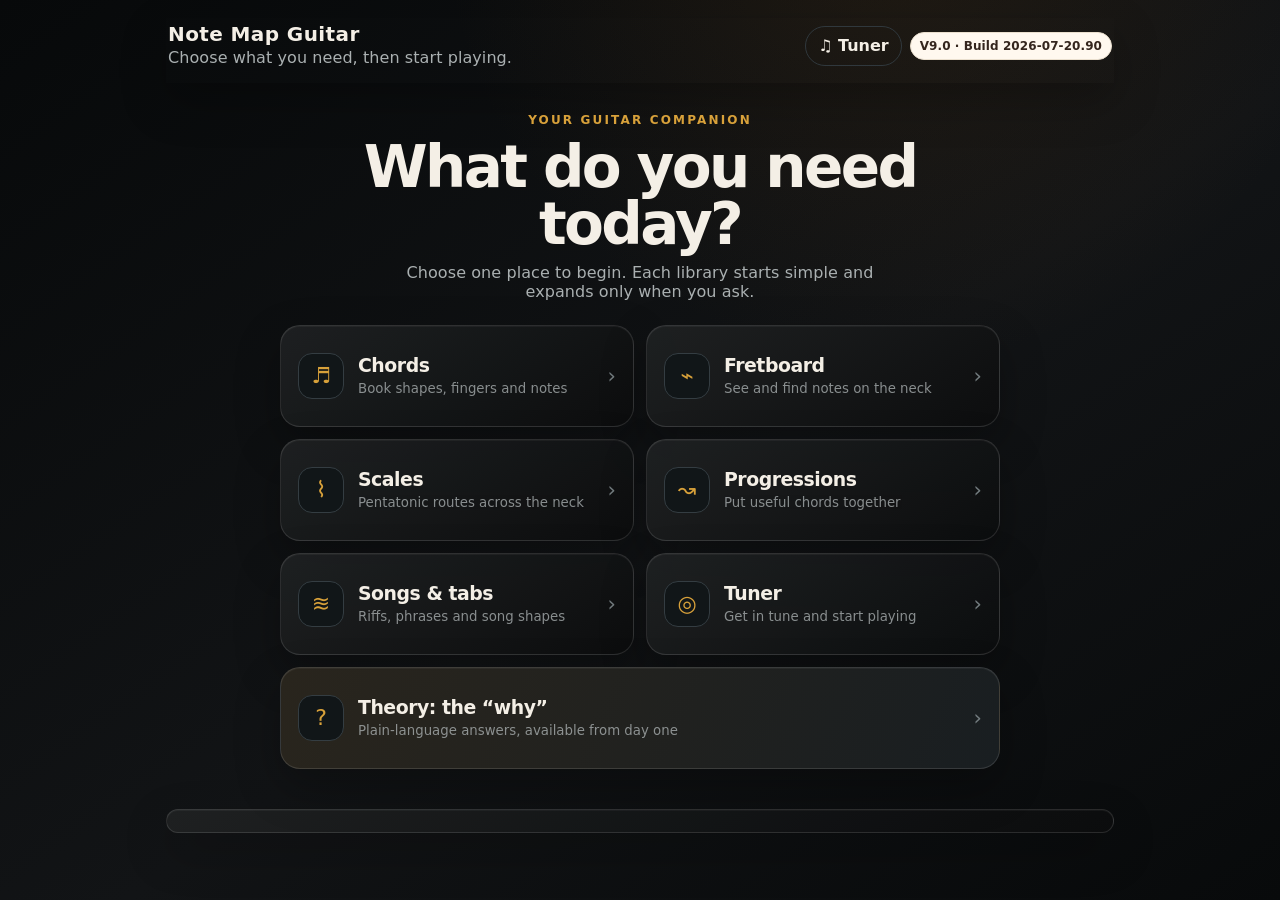
==== commit 19c484dd: "Add files via upload" ====
--- a/test.html
+++ b/test.html
@@ -7,7 +7,7 @@
 <meta name="apple-mobile-web-app-capable" content="yes" />
 <meta name="apple-mobile-web-app-title" content="Note Map" />
 <link rel="manifest" href="manifest.webmanifest" />
-<title>Note Map Guitar V8.4</title>
+<title>Note Map Guitar V9.0</title>
 <style>
 *{box-sizing:border-box}
 body{margin:0;background:#f6f3ee;color:#221f1c;font-family:system-ui,-apple-system,BlinkMacSystemFont,"Segoe UI",sans-serif;-webkit-text-size-adjust:100%}
@@ -420,13 +420,70 @@
 }
 .dot.outside,.dot.ghost{display:none!important}
 
+
+/* V8.5 — polished instrument surface and exact string-centred finger markers. */
+.neck{
+  background:
+    linear-gradient(112deg,transparent 0 10%,rgba(255,255,255,.17) 15%,transparent 21% 46%,rgba(255,214,176,.11) 51%,transparent 58% 100%),
+    radial-gradient(ellipse at 16% 24%,rgba(211,112,70,.31) 0 4%,transparent 27%),
+    radial-gradient(ellipse at 61% 70%,rgba(135,48,31,.39) 0 6%,transparent 35%),
+    repeating-linear-gradient(1deg,rgba(255,187,126,.16) 0 1px,transparent 1px 4px),
+    repeating-linear-gradient(178deg,rgba(8,1,1,.27) 0 2px,transparent 2px 8px),
+    linear-gradient(96deg,#210806 0%,#6b2818 19%,#32100b 38%,#7b301c 59%,#35100b 79%,#1c0605 100%)!important;
+  box-shadow:inset 0 2px 0 #ffd6b34a,inset 0 15px 30px #fff2,inset 0 -20px 38px #000a,0 13px 31px #0006!important;
+}
+.neck::after{content:"";position:absolute;inset:2px;pointer-events:none;border-radius:11px;background:linear-gradient(104deg,transparent 0 31%,rgba(255,255,255,.10) 37%,transparent 45% 74%,rgba(255,228,203,.07) 79%,transparent 87%);mix-blend-mode:screen}
+.cell::before{
+  background:linear-gradient(90deg,#292d30 0%,#fcffff 19%,#8f989e 40%,#fff 57%,#b9c0c4 72%,#353a3d 100%)!important;
+  box-shadow:1px 0 3px #000c,-1px 0 2px #fff9,0 0 5px #eaf7ff66!important;
+}
+.cell::after,.nutcell::after{filter:drop-shadow(0 1px 1px #000c) drop-shadow(0 -1px 1px #fff3)}
+/* True circular fingertip, with its centre exactly on the horizontal string. */
+.cell.has-finger{position:relative;display:flex!important;align-items:center!important;justify-content:center!important}
+.dot.fingering{
+  width:30px!important;height:30px!important;min-width:30px!important;min-height:30px!important;aspect-ratio:1/1!important;
+  border-radius:50%!important;box-sizing:border-box!important;
+  position:absolute!important;left:50%!important;top:50%!important;transform:translate(-50%,-50%)!important;
+  background:radial-gradient(circle at 34% 25%,#fff1dd 0 8%,#efb085 25%,#cf7654 68%,#85402d 100%)!important;
+  border:2px solid #ffe8d4!important;box-shadow:0 4px 9px #000c,inset 0 2px 2px #fff9,inset 0 -3px 5px #67291f77!important;
+}
+.dot.fingering::after{left:-10px!important;right:-10px!important;top:50%!important;transform:translateY(-50%)!important}
+/* Keep nut symbols in their own lane; strings begin only at the fretboard side of the nut. */
+.nutcell::after{left:9px!important}
+.openmark,.mutemark{position:relative;z-index:6;background:#160b08e6!important;box-shadow:0 1px 4px #000b!important}
+.openmark.ghost{visibility:hidden!important}
+
+
+/* V8.6 — unified recorded-chord deck */
+.recording-badge{display:inline-flex;align-items:center;height:28px;padding:0 10px;border:1px solid rgba(232,174,60,.38);border-radius:999px;background:rgba(232,174,60,.08);color:#e9ba58;font-size:10px;font-weight:900;letter-spacing:.11em;white-space:nowrap}
+.audio-card #playCurrent{background:linear-gradient(180deg,#f2bd50,#bb7414);color:#1b1005;border-color:#ffd67c;box-shadow:0 7px 20px rgba(173,99,11,.24)}
+
+/* V9.0 — dedicated premium visual release */
+:root{--paper:#f4efe4;--ink:#f4f0e7;--amber:#e9aa32;--panel:rgba(16,17,18,.88);--line:rgba(255,255,255,.12)}
+body{background:radial-gradient(circle at 70% -10%,rgba(111,71,25,.2),transparent 34%),linear-gradient(145deg,#07090a,#121416 55%,#080a0b);letter-spacing:.005em}
+header{background:linear-gradient(180deg,rgba(13,15,16,.96),rgba(7,9,10,.92));border-bottom:1px solid rgba(255,255,255,.12);box-shadow:0 18px 45px rgba(0,0,0,.25)}
+.card,.v8-card,.audio-card,.book-wrap{background:linear-gradient(145deg,rgba(31,33,34,.94),rgba(12,13,14,.94));border:1px solid rgba(255,255,255,.12);box-shadow:0 18px 45px rgba(0,0,0,.28),inset 0 1px rgba(255,255,255,.045)}
+.v8-card{transition:transform .18s ease,border-color .18s ease,box-shadow .18s ease}.v8-card:hover{transform:translateY(-3px);border-color:rgba(233,170,50,.5);box-shadow:0 24px 55px rgba(0,0,0,.36),0 0 0 1px rgba(233,170,50,.08)}
+button,select{border-radius:12px}button{transition:transform .14s ease,filter .14s ease,box-shadow .14s ease}button:active{transform:translateY(1px) scale(.99)}
+#board.physical-board .fretboard{background:
+linear-gradient(102deg,transparent 0 12%,rgba(255,190,105,.09) 18%,transparent 23% 56%,rgba(255,255,255,.055) 62%,transparent 69%),
+repeating-linear-gradient(3deg,rgba(255,184,91,.13) 0 1px,rgba(44,15,7,.04) 2px 7px),
+linear-gradient(180deg,#5c2316 0%,#2a0d09 23%,#6a2918 48%,#210806 74%,#4b170f 100%);
+box-shadow:inset 0 4px 8px rgba(255,210,145,.18),inset 0 -12px 20px rgba(0,0,0,.58),0 18px 38px rgba(0,0,0,.38);border:1px solid rgba(255,205,139,.22)}
+#board.physical-board .fret{border-right:5px solid transparent;border-image:linear-gradient(90deg,#414141,#fff 35%,#9e9e9e 60%,#fff 78%,#313131) 1;filter:drop-shadow(2px 0 1px rgba(0,0,0,.7))}
+#board.physical-board .cell::after{filter:brightness(1.3) drop-shadow(0 1px 1px #000)}
+#board.physical-board .dot{box-shadow:inset 0 2px 2px rgba(255,255,255,.58),inset 0 -4px 7px rgba(93,49,5,.5),0 5px 10px rgba(0,0,0,.55);border:2px solid #ffdb7a}
+h1,h2,.v8-card strong{letter-spacing:-.025em}.v8-card strong{font-size:1.18rem}.v8-card small{opacity:.78;line-height:1.45}
+.v8-home-grid{gap:16px}.v8-section-shell{max-width:1120px;margin-inline:auto}.compact-toolbar{backdrop-filter:blur(16px)}
+@media(max-width:760px){.v8-home-grid{gap:10px}.recording-badge{display:none}.card,.v8-card{border-radius:16px}}
+
 </style>
 </head>
 <body>
 <main class="app">
 <header class="v6-header">
 <div><h1>Note Map Guitar</h1><p id="routeSubtitle">Learn one small thing, or explore the neck.</p></div>
-<div class="header-actions"><button id="v6HomeBtn" class="soft-button hidden">Home</button><button id="openTunerBtn" class="tuner-button">♫ Tuner</button><b id="buildLabel">V8.4 · Build 2026-07-20.4</b></div>
+<div class="header-actions"><button id="v6HomeBtn" class="soft-button hidden">Home</button><button id="openTunerBtn" class="tuner-button">♫ Tuner</button><b id="buildLabel">V9.0 · Build 2026-07-20.90</b></div>
 </header>
 <section class="hint v6-build-note">V6 Learn & Explore · <button id="clearCachedVersion" class="link-button" type="button">Clear cached version / reload</button></section>
 <section id="tunerScreen" class="tuner-screen hidden" aria-live="polite">
@@ -589,7 +646,7 @@
 <div id="lessonSequence" class="lesson-sequence"></div>
 <button id="exitLesson" class="soft-button">Back to learning path</button>
 </section>
-<section class="card audio-card compact-toolbar"><span id="actionTitle" class="action-title"></span><span id="focusMeta" class="focus-meta"></span><button id="exploreScaleBtn" class="task-btn hidden">Explore</button><button id="practiceScaleBtn" class="task-btn hidden">Practice</button><button id="hearKeyBtn" class="task-btn hidden">Hear</button><label id="inlineChordLabelsWrap" class="inline-select hidden">Show<select id="inlineChordLabels"><option value="fingers">Finger numbers</option><option value="notes">Note names</option></select></label><button id="toggleInlineLabels" class="hidden">Notes</button><button id="prevInlineShape" class="hidden">‹ Shape</button><button id="nextInlineShape" class="hidden">Shape ›</button><button id="prevInlineChord" class="hidden">‹ Chord</button><button id="nextInlineChord" class="hidden">Chord ›</button><button id="loopProgression" class="hidden">Loop</button><button id="prevInlineProgShape" class="hidden">‹ Shape</button><button id="nextInlineProgShape" class="hidden">Shape ›</button><button id="prevCoachPattern" class="hidden">‹ Pattern</button><button id="nextCoachPattern" class="hidden">Pattern ›</button><button id="prevCoachRoot" class="hidden">‹ Chord</button><button id="nextCoachRoot" class="hidden">Chord ›</button><button id="prevCoachChordType" class="hidden">‹ Type</button><button id="nextCoachChordType" class="hidden">Type ›</button><button id="playCurrent">Play</button><button id="playPhrase">Hear phrase</button><button id="newPhrase" class="hidden">New phrase</button><button id="toggleDiagramView" class="hidden">Diagram</button><button id="markStepDone" class="hidden">Mark done</button><span id="audioHint"></span><div id="inlineProgression" class="inline-prog hidden"></div></section>
+<section class="card audio-card compact-toolbar"><span id="actionTitle" class="action-title"></span><span id="focusMeta" class="focus-meta"></span><button id="exploreScaleBtn" class="task-btn hidden">Explore</button><button id="practiceScaleBtn" class="task-btn hidden">Practice</button><button id="hearKeyBtn" class="task-btn hidden">Hear</button><label id="inlineChordLabelsWrap" class="inline-select hidden">Show<select id="inlineChordLabels"><option value="fingers">Finger numbers</option><option value="notes">Note names</option></select></label><button id="toggleInlineLabels" class="hidden">Notes</button><button id="prevInlineShape" class="hidden">‹ Shape</button><button id="nextInlineShape" class="hidden">Shape ›</button><button id="prevInlineChord" class="hidden">‹ Chord</button><button id="nextInlineChord" class="hidden">Chord ›</button><button id="loopProgression" class="hidden">Loop</button><button id="prevInlineProgShape" class="hidden">‹ Shape</button><button id="nextInlineProgShape" class="hidden">Shape ›</button><button id="prevCoachPattern" class="hidden">‹ Pattern</button><button id="nextCoachPattern" class="hidden">Pattern ›</button><button id="prevCoachRoot" class="hidden">‹ Chord</button><button id="nextCoachRoot" class="hidden">Chord ›</button><button id="prevCoachChordType" class="hidden">‹ Type</button><button id="nextCoachChordType" class="hidden">Type ›</button><button id="playCurrent">▶ Play chord</button><span class="recording-badge" title="Natural major chords use public-domain acoustic recordings">RECORDED GUITAR</span><button id="playPhrase">Hear phrase</button><button id="newPhrase" class="hidden">New phrase</button><button id="toggleDiagramView" class="hidden">Diagram</button><button id="markStepDone" class="hidden">Mark done</button><span id="audioHint"></span><div id="inlineProgression" class="inline-prog hidden"></div></section>
 <section class="neck"><div id="board"></div></section>
 <section class="card"><button id="toggleDetails">Show coaching notes</button></section>
 <section class="practice-card lesson-extra hidden">
@@ -1164,11 +1221,14 @@
   const ctx=ensureAudio(),src=ctx.createBufferSource(),tone=ctx.createBiquadFilter(),body=ctx.createBiquadFilter(),amp=ctx.createGain();
   src.buffer=guitarBuffer(midi,Math.max(1.45,dur+0.45));
   tone.type='lowpass';tone.frequency.setValueAtTime(Math.min(7200,2600+(midi-36)*95),when);tone.Q.value=.45;
-  body.type='peaking';body.frequency.value=midi<52?185:285;body.Q.value=.8;body.gain.value=3.2;
-  amp.gain.setValueAtTime(.0001,when);amp.gain.exponentialRampToValueAtTime(Math.max(.001,gain),when+.008);amp.gain.exponentialRampToValueAtTime(.0001,when+Math.max(.55,dur));
+  body.type='peaking';body.frequency.value=midi<52?175:270;body.Q.value=.72;body.gain.value=4.1;
+  amp.gain.setValueAtTime(.0001,when);amp.gain.exponentialRampToValueAtTime(Math.max(.001,gain),when+.008);amp.gain.exponentialRampToValueAtTime(Math.max(.001,gain*.44),when+.085);amp.gain.exponentialRampToValueAtTime(.0001,when+Math.max(.9,dur));
   src.connect(tone).connect(body).connect(amp);
-  if(ctx.createStereoPanner){const p=ctx.createStereoPanner();p.pan.value=Math.max(-1,Math.min(1,pan));amp.connect(p).connect(ctx.destination)}else amp.connect(ctx.destination);
-  src.start(when);src.stop(when+Math.max(.65,dur)+.12)
+  const dry=ctx.createGain(),room=ctx.createDelay(.18),roomGain=ctx.createGain();
+  dry.gain.value=.93;room.delayTime.value=.072;roomGain.gain.value=.16;
+  if(ctx.createStereoPanner){const p=ctx.createStereoPanner();p.pan.value=Math.max(-1,Math.min(1,pan));amp.connect(p);p.connect(dry);p.connect(room)}else{amp.connect(dry);amp.connect(room)}
+  dry.connect(ctx.destination);room.connect(roomGain).connect(ctx.destination);
+  src.start(when);src.stop(when+Math.max(.9,dur)+.18)
 }
 const RECORDED_MAJOR_CHORDS={
   A:"https://upload.wikimedia.org/wikipedia/commons/3/34/A-major.ogg",
@@ -1176,39 +1236,55 @@
   D:"https://upload.wikimedia.org/wikipedia/commons/4/4b/D-major.ogg",
   E:"https://upload.wikimedia.org/wikipedia/commons/8/8c/E-major.ogg",
   F:"https://upload.wikimedia.org/wikipedia/commons/c/cf/F-major.ogg",
-  G:"https://upload.wikimedia.org/wikipedia/commons/4/4e/G-major.ogg"
+  G:"https://upload.wikimedia.org/wikipedia/commons/4/4e/G-major.ogg",
+  B:"https://upload.wikimedia.org/wikipedia/commons/9/9b/B-major.ogg"
 };
 let recordedChordAudio=null;
-function playRecordedChord(root,q){
+let recordedStopTimer=null;
+const RECORDED_CHORD_META={source:"Wikimedia Commons",license:"Public domain",style:"natural acoustic strum"};
+function stopRecordedChord(){
+  if(recordedStopTimer){clearTimeout(recordedStopTimer);recordedStopTimer=null}
+  if(recordedChordAudio){recordedChordAudio.pause();recordedChordAudio.currentTime=0;recordedChordAudio=null}
+}
+function playRecordedChord(root,q,options={}){
   const url=q==="major"?RECORDED_MAJOR_CHORDS[root]:null;
   if(!url)return false;
   try{
-    if(recordedChordAudio){recordedChordAudio.pause();recordedChordAudio.currentTime=0}
-    recordedChordAudio=new Audio(url);
-    recordedChordAudio.preload="auto";
-    recordedChordAudio.volume=.92;
-    const promise=recordedChordAudio.play();
+    stopRecordedChord();
+    const audio=new Audio(url);
+    recordedChordAudio=audio;
+    audio.preload="auto";
+    audio.crossOrigin="anonymous";
+    audio.volume=options.loop?.78:.9;
+    // A single deck and fixed gain make every route sound like the same instrument.
+    audio.playbackRate=1;
+    const promise=audio.play();
     if(promise&&promise.catch)promise.catch(()=>{});
+    recordedStopTimer=setTimeout(()=>{if(recordedChordAudio===audio)stopRecordedChord()},options.loop?2350:4300);
     return true
   }catch(e){return false}
 }
-function playChord(root,q){
-  if(playRecordedChord(root,q)){
-    syncState({audioTarget:`${root} ${q} — recorded acoustic guitar`});return
-  }
-  const ctx=ensureAudio(),s=appState.currentShape,now=ctx.currentTime+.025;
+function playSampledFallback(root,q,options={}){
+  const ctx=ensureAudio(),s=appState.currentShape,now=ctx.currentTime+.018;
+  const loop=!!options.loop,dur=loop?2.15:3.95,level=loop?.092:.108;
   if(s&&s.root===root&&(!s.quality||s.quality===q)&&Array.isArray(s.frets)){
     const openMidi=[40,45,50,55,59,64],played=s.frets.map((f,i)=>({f,i})).filter(x=>x.f!=="x"&&x.f!=null);
-    // Near-simultaneous 4–6 ms sweep, with a long decay, for unsupported/minor chords.
-    played.forEach((x,n)=>{
-      const jitter=(Math.random()*1.5-0.75)/1000,delay=n*.005+jitter;
-      playTone(openMidi[x.i]+Number(x.f),now+delay,3.15,.11,-.28+(n/Math.max(1,played.length-1))*.56)
-    });
-    syncState({audioTarget:s.name||`${root} ${q}`});return
+    played.forEach((x,n)=>playTone(openMidi[x.i]+Number(x.f),now+n*.0028,dur,level,-.3+(n/Math.max(1,played.length-1))*.6));
+    return s.name||`${root} ${q}`
   }
   const ints=chords[q]?.[2]||[0,4,7],base=noteMidi(root,3);
-  ints.forEach((it,i)=>playTone(base+it+(i>1?12:0),now+i*.004,3.0,.13,-.15+i*.15));
-  syncState({audioTarget:`${root} ${q}`})
+  ints.forEach((it,i)=>playTone(base+it+(i>1?12:0),now+i*.0028,dur,level*1.15,-.18+i*.18));
+  return `${root} ${q}`
+}
+function playChord(root,q,options={}){
+  if(playRecordedChord(root,q,options)){
+    syncState({audioTarget:`${root} ${q} — recorded acoustic guitar`});
+    if(els.audioHint)els.audioHint.textContent=options.loop?"Recorded chord loop":"Recorded acoustic chord · natural strum";
+    return
+  }
+  const target=playSampledFallback(root,q,options);
+  syncState({audioTarget:`${target} — recorded-string fallback`});
+  if(els.audioHint)els.audioHint.textContent="Recorded-string fallback · matching chord voicing";
 }
 function playMelody(notes,step=.38){
   let ctx=ensureAudio(), t=ctx.currentTime;
@@ -1324,8 +1400,8 @@
   else if(currentSound.kind==="scalePath"){els.playCurrent.textContent="Play route";els.audioHint.textContent=""}
   else if(currentSound.kind==="scaleExplore"){els.playCurrent.textContent="";els.audioHint.textContent=""}
   else {els.playCurrent.textContent="Play";els.audioHint.textContent="Hear the notes that create the key. This is listening practice, not a fingering path."}
-}function playCurrentSound(){
-  if(currentSound.kind==="chord")playChord(currentSound.root,currentSound.quality);
+}function playCurrentSound(options={}){
+  if(currentSound.kind==="chord")playChord(currentSound.root,currentSound.quality,options);
   else {
     let seq=currentSound.playback||currentSound.notes||["A"];
     playMelody(seq);
@@ -1745,7 +1821,11 @@
 function toggleProgressionLoop(){
   if(progressionLoopTimer){stopProgressionLoop();return}
   els.loopProgression.textContent="Stop";
-  progressionLoopTimer=setInterval(()=>stepProgressionChord(1),2000);
+  playCurrentSound({loop:true});
+  progressionLoopTimer=setInterval(()=>{
+    stepProgressionChord(1);
+    window.setTimeout(()=>playCurrentSound({loop:true}),70);
+  },2400);
 }
 function render(){setVis(); if(!(els.skillLevel.value==="manual"&&els.mode.value==="progression"))stopProgressionLoop(); if(els.mode.value==="map")renderMap(); else if(els.mode.value==="chord")renderChord(); else if(els.mode.value==="progression")renderProg(); else renderSolo(); updateAudioControls()}
 ["key","scale","overlay","display","pattern","mapWindow","scaleAction","mode","chordRoot","chordType","shapeStyle","chordLabels","chordWindow","progKey","progType","progStyle","progLabels","near","soloKey","soloScale","soloBlueprint","soloArea"].forEach(id=>els[id].addEventListener("change",()=>{
@@ -2052,5 +2132,5 @@
 
 startPractice();setV6Route("home-route");
 </script>
-<script>window.addEventListener("load",()=>setTimeout(()=>{diagramView="neck";v8EnterFocus("open-chords",3);},250));</script></body>
+</body>
 </html>
